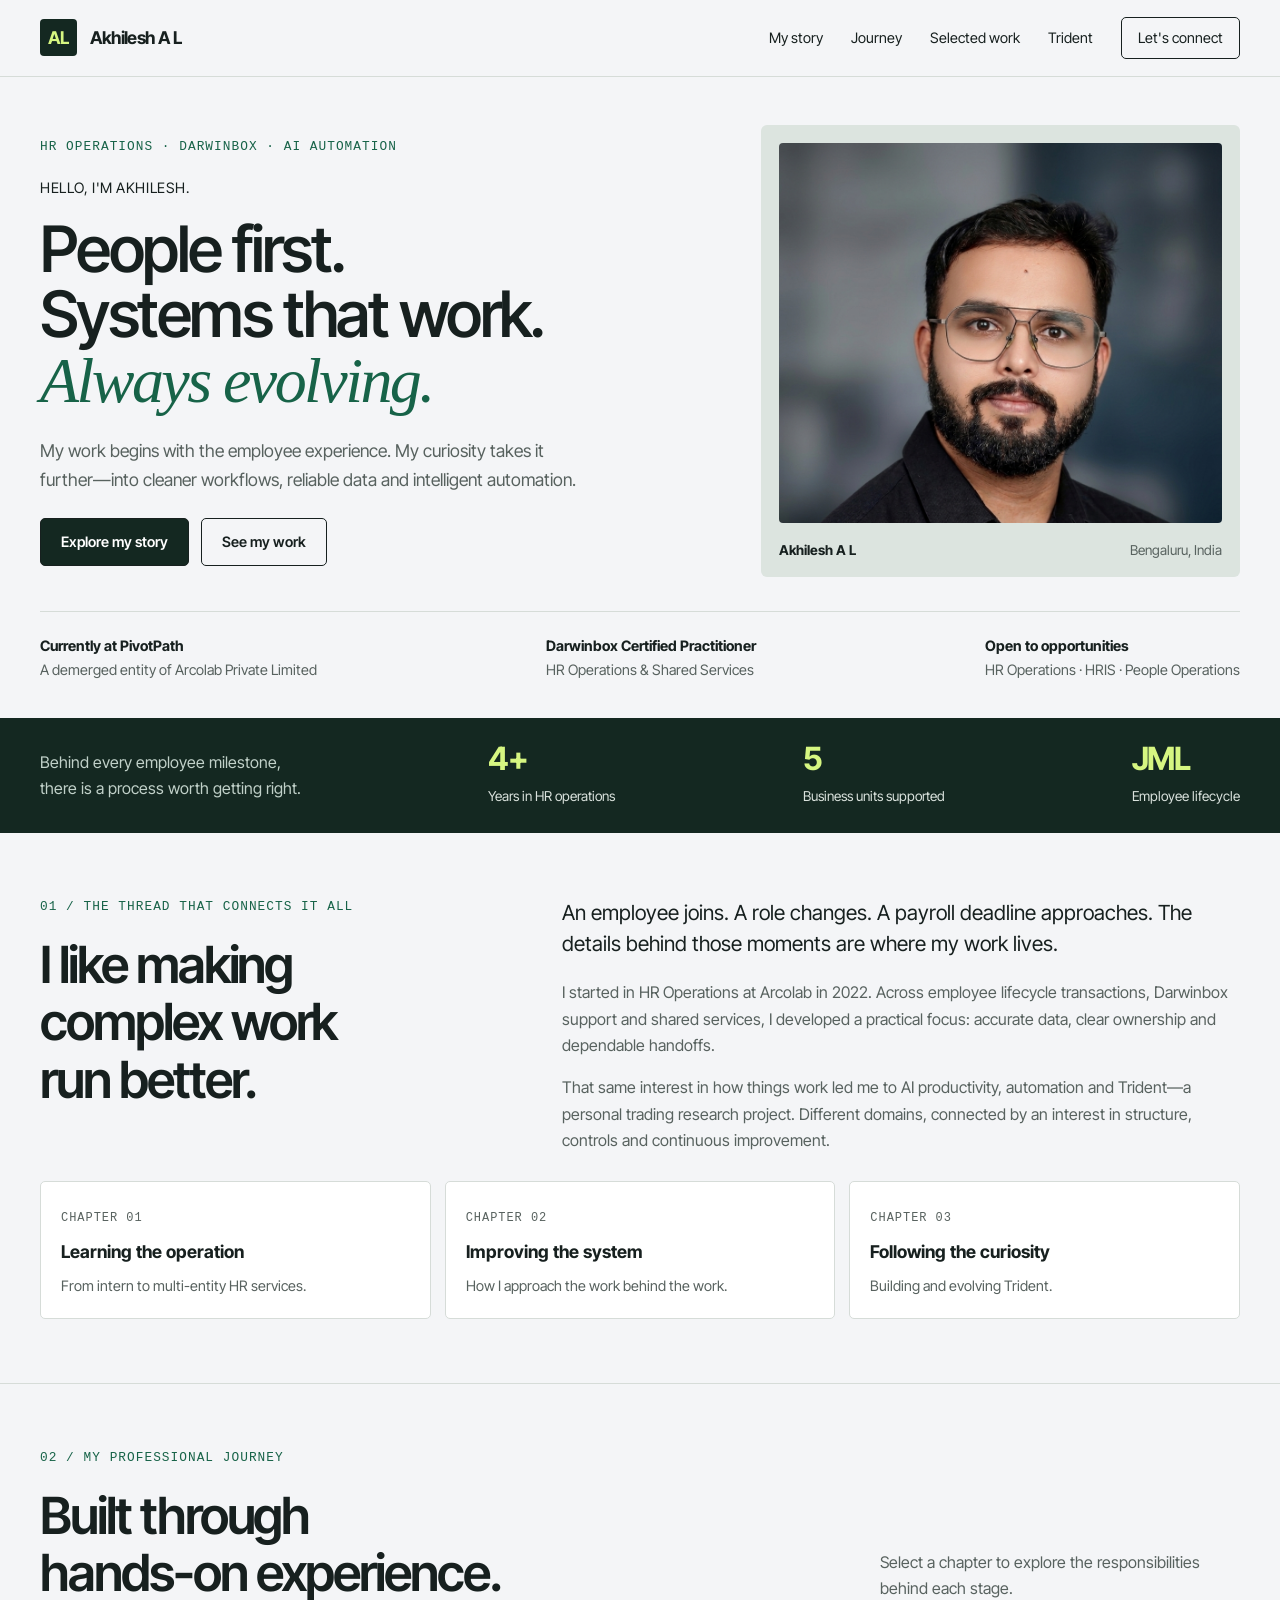
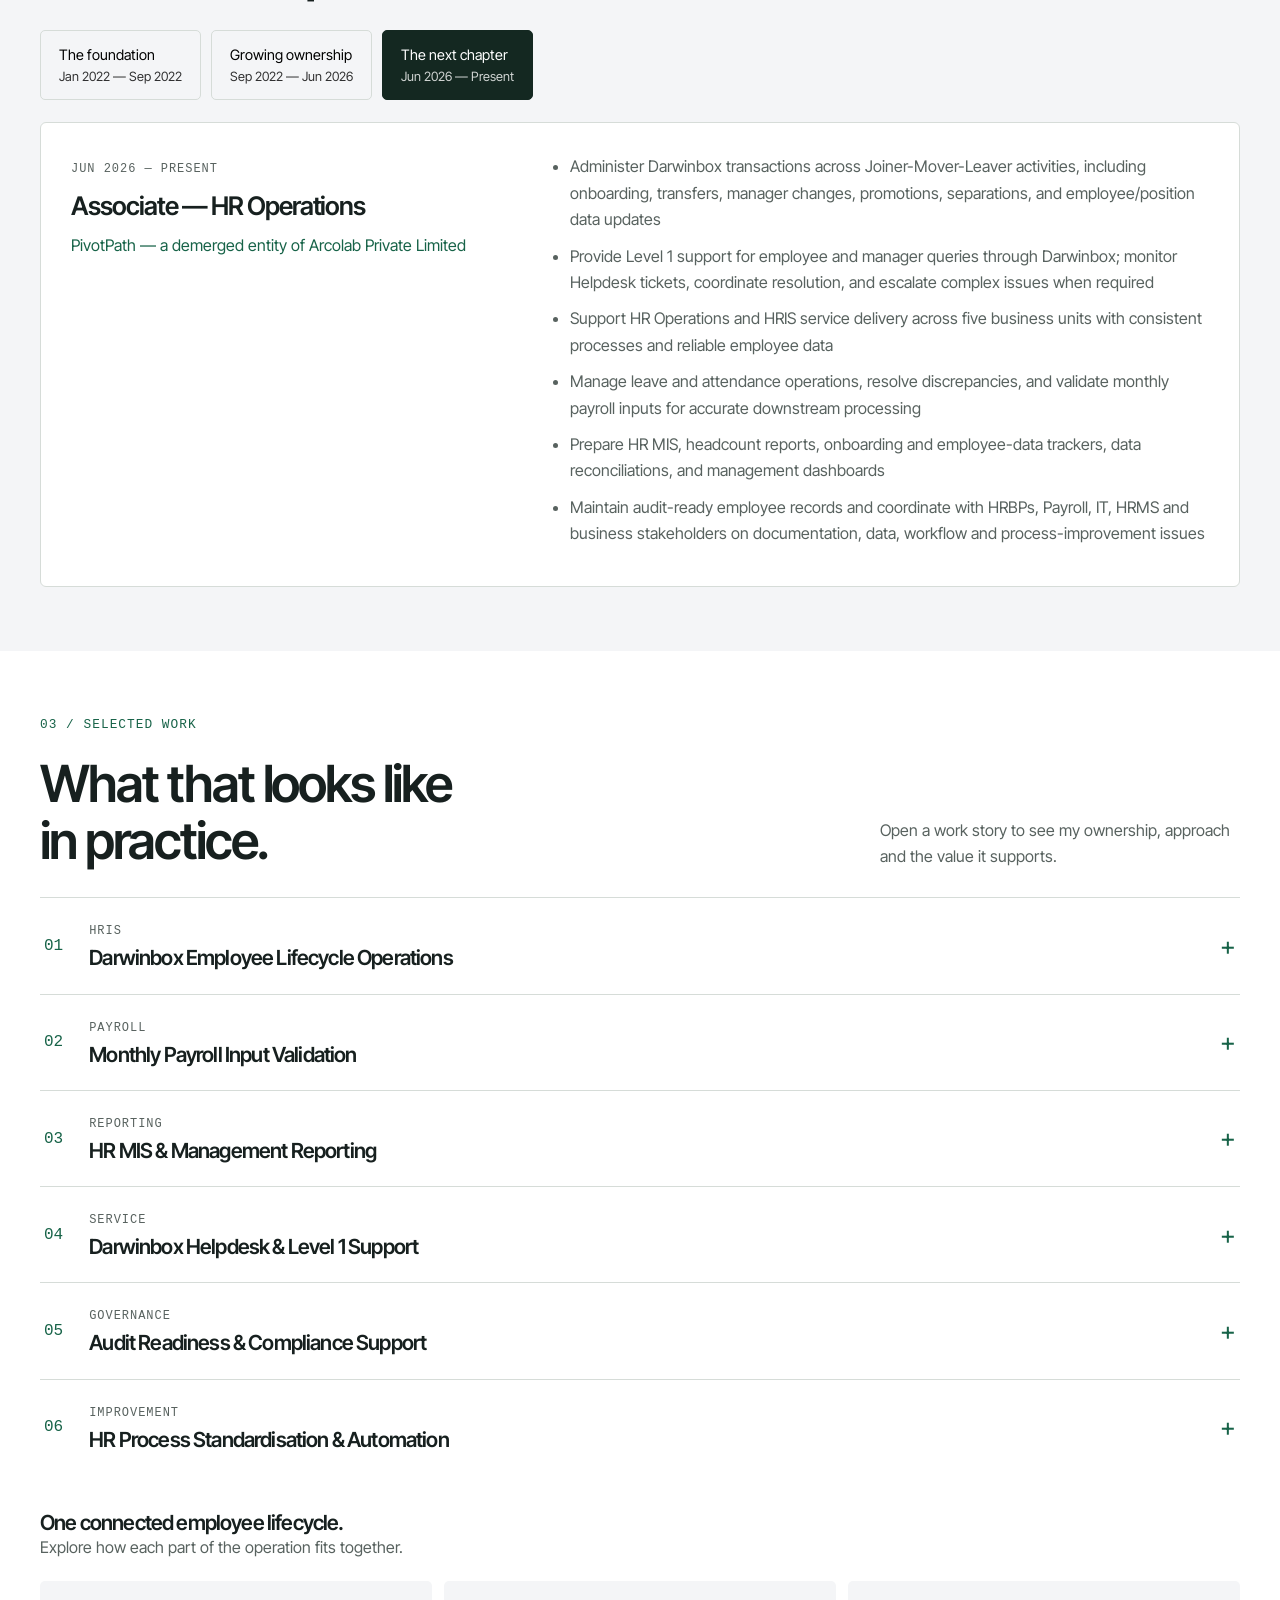
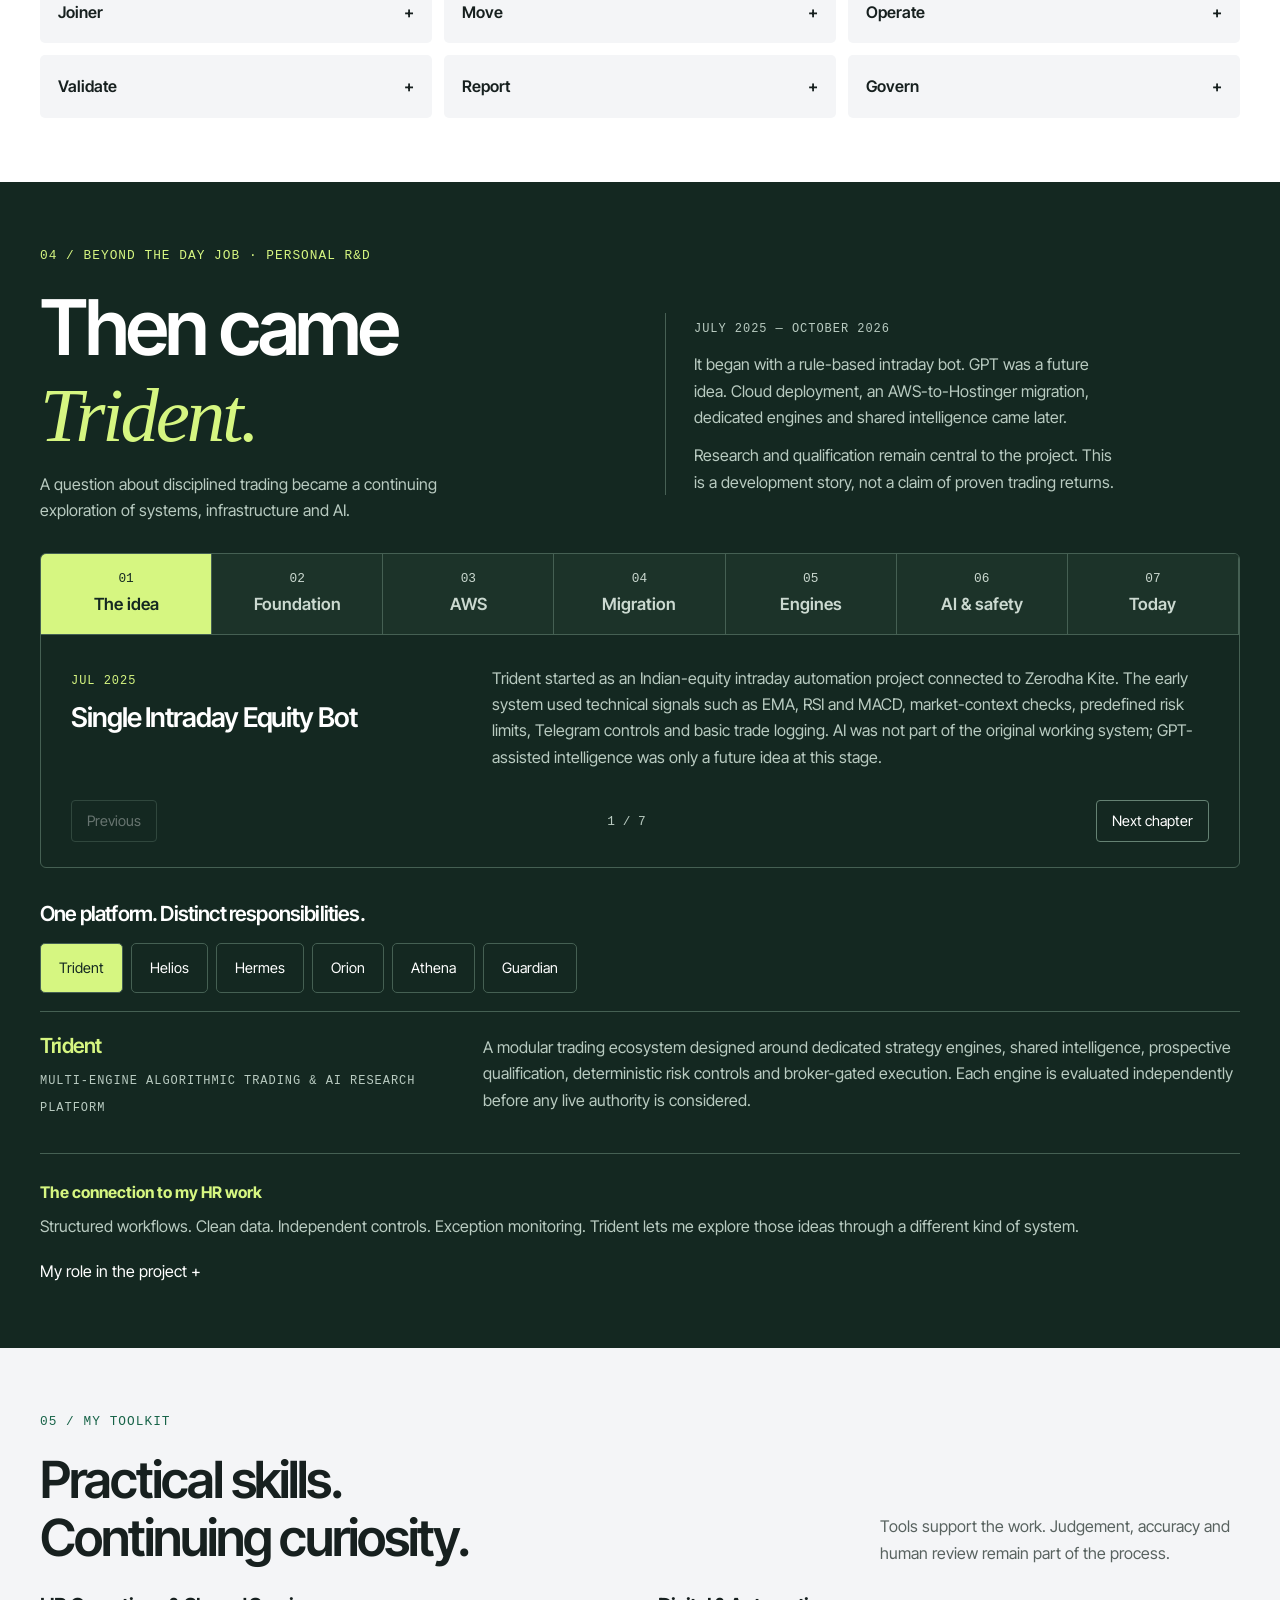
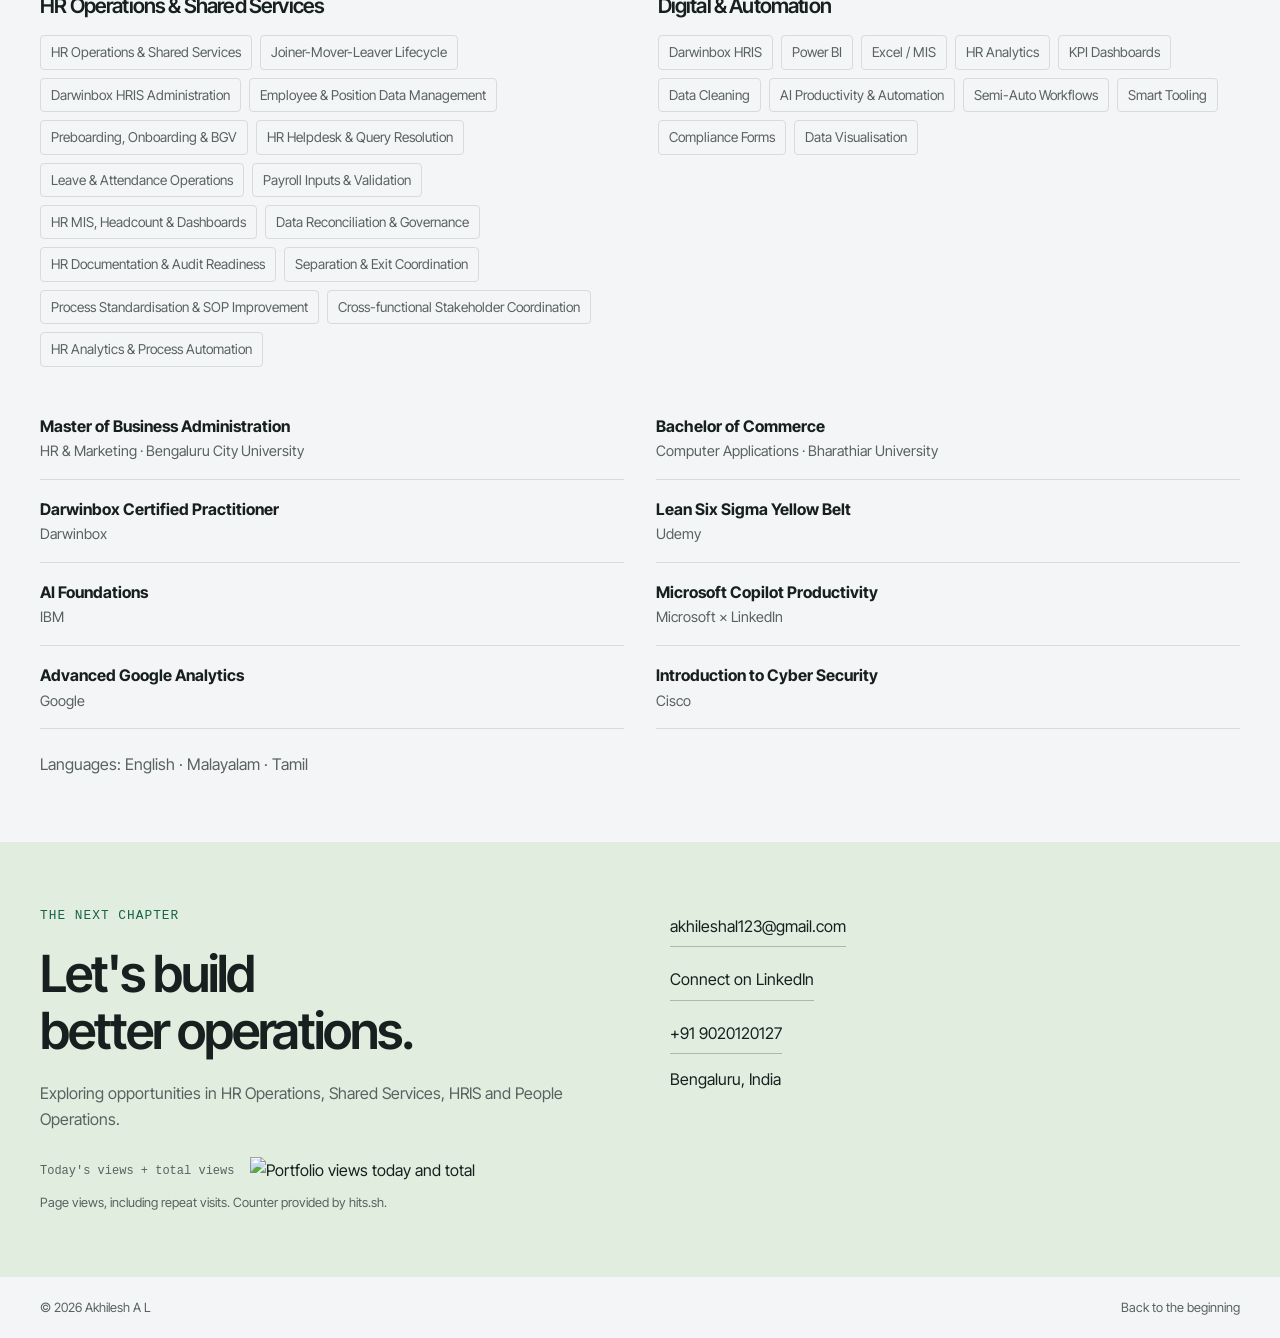
==== index.html @ 6a4f5e1f "Redesign portfolio with narrative chapters and interactive career and Trident explorers" ====
<!doctype html><html lang="en"><head><meta charset="utf-8"><meta name="viewport" content="width=device-width,initial-scale=1"><meta name="description" content="Akhilesh A L — HR Operations, Darwinbox and shared services. Explore my career, practical work and the Trident trading research journey."><title>Akhilesh A L — People, Systems & Possibility</title><link rel="preconnect" href="https://fonts.googleapis.com"><link rel="preconnect" href="https://fonts.gstatic.com" crossorigin><link href="https://fonts.googleapis.com/css2?family=Inter+Tight:wght@400;500;550;600;700&display=swap" rel="stylesheet"><style>
:root{--bg:#f4f5f7;--paper:#fff;--ink:#17201f;--muted:#58625f;--line:#d6dcd8;--accent:#176348;--lime:#d6f681;--dark:#142821;--mono:ui-monospace,SFMono-Regular,Consolas,monospace}*{box-sizing:border-box}html{scroll-behavior:smooth;scroll-padding-top:100px}body{margin:0;background:var(--bg);color:var(--ink);font:16px/1.65 'Inter Tight',Arial,sans-serif}a{color:inherit;text-decoration:none}button,summary{cursor:pointer}button{font:inherit}button,a,summary{-webkit-tap-highlight-color:transparent}button:focus-visible,a:focus-visible,summary:focus-visible{outline:3px solid #819d3e;outline-offset:5px}p,h1,h2,h3{margin:0}p{color:var(--muted)}h1,h2,h3{line-height:1.12;letter-spacing:-.04em}h2{font-size:clamp(2rem,4vw,3.4rem);font-weight:600}h3{font-size:1.3rem;font-weight:600}.wrap{width:min(1220px,calc(100% - 80px));margin:auto}section{padding:64px 0}.eyebrow,small{font:500 .8rem/1.5 var(--mono);letter-spacing:.08em;text-transform:uppercase}.eyebrow{color:var(--accent);display:block;margin-bottom:20px}small{font-size:.75rem;color:var(--muted)}nav{position:sticky;top:0;z-index:30;background:rgba(244,245,247,.96);border-bottom:1px solid var(--line);backdrop-filter:blur(16px)}.nav-row{height:76px;display:flex;align-items:center;justify-content:space-between;gap:24px}.brand{font-weight:700;letter-spacing:-.04em;font-size:1.1rem}.brand b{background:var(--dark);color:var(--lime);padding:8px;margin-right:10px;border-radius:4px}.nav-links{display:flex;gap:28px;align-items:center;font-size:.9rem}.nav-links a.active{color:var(--accent);text-decoration:underline;text-underline-offset:8px}.nav-contact{border:1px solid var(--ink);padding:8px 16px;border-radius:5px}.menu{display:none;background:none;border:1px solid var(--line);padding:8px 12px}.skip{position:absolute;top:-100px}.skip:focus{top:10px;background:white;z-index:99;padding:10px}#progress{position:fixed;top:0;left:0;height:3px;background:var(--accent);z-index:50;width:0}#hero{padding:48px 0 36px}.hero-grid{display:grid;grid-template-columns:1.4fr 1fr;gap:50px;align-items:center}.hero-name{font-size:.9rem;letter-spacing:.04em;margin-bottom:16px}h1{font-size:clamp(3rem,5vw,4.5rem);font-weight:550;line-height:1.02}h1 em{font-family:Georgia,serif;font-weight:400;color:var(--accent)}.hero-copy>p{max-width:550px;margin:24px 0;font-size:1.1rem;line-height:1.6}.actions{display:flex;gap:12px;flex-wrap:wrap}.button{display:inline-flex;align-items:center;justify-content:center;min-height:48px;border-radius:5px;padding:11px 20px;border:1px solid var(--ink);font-size:.9rem;font-weight:600;background:transparent}.button.primary{background:var(--dark);color:white}.button:hover{background:var(--accent);color:white}.portrait{position:relative;background:#dce4df;padding:18px 18px 0;border-radius:6px;overflow:hidden}.portrait img{display:block;width:100%;height:380px;object-fit:cover;object-position:center 20%;border-radius:4px}.photo-caption{display:flex;justify-content:space-between;padding:16px 0;gap:16px;font-size:.85rem}.photo-caption span{color:var(--muted)}.hero-footer{display:flex;justify-content:space-between;gap:24px;border-top:1px solid var(--line);margin-top:34px;padding-top:22px;font-size:.9rem}.hero-footer strong{display:block}.hero-footer span{color:var(--muted)}.intro-strip{padding:25px 0;background:var(--dark);color:white}.strip-inner{display:flex;justify-content:space-between;gap:24px;align-items:center}.strip-inner>p{color:#c1d1c9;max-width:340px}.metric strong{font-size:2rem;line-height:1;letter-spacing:-.05em;color:var(--lime)}.metric span{display:block;font-size:.85rem;margin-top:8px;color:#dae2dd}.heading{display:flex;justify-content:space-between;gap:35px;align-items:end;margin-bottom:28px}.heading>p{max-width:360px;font-size:1rem}.split{display:grid;grid-template-columns:.8fr 1.2fr;gap:70px}.story-lead{font-size:1.3rem;line-height:1.5;color:var(--ink);margin-bottom:20px}.story-text p+p{margin-top:16px}.chapter-links{display:grid;grid-template-columns:repeat(3,1fr);gap:14px;margin-top:28px}.chapter-links a{border:1px solid var(--line);padding:20px;border-radius:5px;background:var(--paper);transition:transform .2s,border-color .2s}.chapter-links a:hover{transform:translateY(-4px);border-color:var(--accent)}.chapter-links b{display:block;margin:8px 0;font-size:1.1rem}.chapter-links p{font-size:.9rem}#experience{border-top:1px solid var(--line)}.tab-row{display:flex;gap:10px;flex-wrap:wrap;margin-bottom:22px}.tab-row button,.engine-tabs button{border:1px solid var(--line);background:transparent;padding:12px 18px;border-radius:5px;font-size:.9rem;text-align:left}.tab-row button[aria-selected=true]{background:var(--dark);color:white;border-color:var(--dark)}.tab-row button span{display:block;font-size:.8rem;opacity:.8}.career-panel{display:grid;grid-template-columns:1fr 1.5fr;gap:40px;padding:30px;background:var(--paper);border:1px solid var(--line);border-radius:6px}.career-panel h3{font-size:1.6rem;margin:12px 0}.career-panel ul{padding-left:20px;margin:0}.career-panel li{color:var(--muted);margin-bottom:10px}.career-panel .company{color:var(--accent)}#impact{background:#fff}.case{border-top:1px solid var(--line)}.case:last-child{border-bottom:1px solid var(--line)}summary{list-style:none}summary::-webkit-details-marker{display:none}.case summary{display:flex;gap:26px;padding:24px 4px;align-items:center}.number{color:var(--accent);font:1rem var(--mono)}.case summary small{display:block;margin-bottom:6px}.plus{margin-left:auto;font-size:1.6rem;color:var(--accent);transition:transform .2s}details[open] .plus{transform:rotate(45deg)}.case-content{padding:0 42px 28px;max-width:1050px}.case-columns{display:grid;grid-template-columns:repeat(3,1fr);gap:24px;margin:24px 0}.case-columns.compact{grid-template-columns:repeat(2,1fr)}.case-columns p{margin-top:6px}.case-tools,.tags{display:flex;gap:8px;flex-wrap:wrap}.case-tools span,.tags span{padding:5px 10px;border:1px solid var(--line);border-radius:4px;font-size:.85rem;color:var(--muted)}.workflow{margin-top:36px}.workflow-list{display:grid;grid-template-columns:repeat(3,1fr);gap:12px;margin-top:20px}.workflow-item{background:var(--bg);padding:18px;border-radius:5px}.workflow-item summary{font-weight:600;display:flex;justify-content:space-between}.workflow-item p{margin-top:12px;font-size:.95rem}#lab{background:var(--dark);color:white}.dark .eyebrow{color:var(--lime)}.dark p{color:#b9cbc1}.lab-header{display:grid;grid-template-columns:1fr 1fr;gap:50px;margin-bottom:30px}.lab-header h2{font-size:clamp(3rem,6vw,5.5rem);margin-bottom:12px}.lab-header h2 em{color:var(--lime);font-family:Georgia,serif;font-weight:400}.lab-header>div>p{max-width:420px}.lab-note{border-left:1px solid #476054;padding-left:28px;align-self:center}.lab-note small{color:#b9cbc1}.lab-note p{margin-top:12px}.evolution{border:1px solid #456053;border-radius:6px;overflow:hidden}.step-tabs{display:grid;grid-template-columns:repeat(7,1fr);background:#1c3329}.step-tabs button{padding:16px 8px;background:none;border:0;border-right:1px solid #456053;border-bottom:1px solid #456053;color:#cbd9d0;font: .8rem/1.4 var(--mono)}.step-tabs button[aria-selected=true]{background:var(--lime);color:var(--dark)}.step-tabs button span{display:block;font:600 1.05rem/1.5 'Inter Tight',sans-serif;margin-top:4px}.evo-body{padding:30px;display:grid;grid-template-columns:.7fr 1.3fr;gap:35px}.evo-body h3{font-size:1.7rem;margin-top:12px}.evo-body small{color:var(--lime)}.evo-control{display:flex;justify-content:space-between;align-items:center;padding:0 30px 25px;gap:12px}.evo-control button{border:1px solid #658273;background:transparent;color:white;padding:8px 15px;border-radius:4px;font-size:.9rem}.evo-control button:disabled{opacity:.35;cursor:default}.evo-control span{color:#b9cbc1;font: .8rem var(--mono)}.engine-explorer{margin-top:34px}.engine-tabs{display:flex;flex-wrap:wrap;gap:8px;margin:18px 0}.engine-tabs button{border-color:#456053;color:white}.engine-tabs button[aria-selected=true]{background:var(--lime);color:var(--dark)}.engine-panel{display:grid;grid-template-columns:.7fr 1.3fr;gap:35px;border-top:1px solid #456053;padding-top:22px}.engine-panel h3{color:var(--lime);margin-bottom:8px}.engine-panel small{color:#b9cbc1}.bridge{margin-top:35px;border-top:1px solid #456053;padding-top:25px}.bridge strong{color:var(--lime)}.bridge p{margin-top:8px}.tools-grid{display:grid;grid-template-columns:1fr 1fr;gap:35px}.tools-grid h3{margin-bottom:18px}.credentials{display:grid;grid-template-columns:repeat(2,1fr);gap:0 32px;margin-top:30px}.credential{padding:16px 0;border-bottom:1px solid var(--line)}.credential span{display:block;color:var(--muted);font-size:.9rem}.languages{margin-top:22px;color:var(--muted)}#contact{background:#e1eddf}.contact-grid{display:grid;grid-template-columns:1fr 1fr;gap:60px}.contact-grid h2{margin-bottom:20px}.contact-links{display:flex;flex-direction:column;gap:12px;align-items:flex-start}.contact-links>a{border-bottom:1px solid #a9bca7;padding:7px 0;overflow-wrap:anywhere}.traffic{display:flex;align-items:center;gap:16px;flex-wrap:wrap;margin-top:25px}.traffic img{max-width:100%}.traffic small{text-transform:none;letter-spacing:0}.traffic-note{font-size:.8rem;margin-top:8px}footer{padding:20px 0;font-size:.8rem;color:var(--muted)}footer .wrap{display:flex;justify-content:space-between;gap:20px}button:hover{filter:brightness(.93)}@keyframes chapterIn{from{opacity:.35;transform:translateY(6px)}to{opacity:1;transform:translateY(0)}}[role=tabpanel]>div,[role=tabpanel]>p,[role=tabpanel]>ul{animation:chapterIn .28s ease-out}@media(min-width:1500px){.portrait img{height:410px}}@media(max-width:900px){.wrap{width:calc(100% - 40px)}.nav-links{gap:16px}.hero-grid{gap:25px;grid-template-columns:1.2fr 1fr}.portrait img{height:330px}.split{gap:30px}.strip-inner{flex-wrap:wrap}.strip-inner>p{max-width:none;width:100%}.career-panel{grid-template-columns:1fr;gap:22px}.step-tabs{grid-template-columns:repeat(4,1fr)}.lab-header{gap:25px}.hero-footer{flex-wrap:wrap}}@media(max-width:640px){section{padding:40px 0}.nav-row{height:66px}.menu{display:block}.nav-links{display:none;position:absolute;top:66px;left:0;right:0;padding:20px;background:var(--bg);border-bottom:1px solid var(--line);flex-direction:column;align-items:stretch}.nav-links.open{display:flex}.hero-grid{grid-template-columns:1fr;gap:28px}#hero{padding:30px 0}h1{font-size:clamp(2.7rem,12vw,4rem)}.hero-copy>p{font-size:1rem;margin:20px 0}.portrait{max-width:420px;width:100%;margin:auto}.portrait img{height:300px}.hero-footer{margin-top:24px;padding-top:18px;gap:14px}.hero-footer>div{width:100%}.strip-inner{gap:20px}.metric{flex:1}.metric strong{font-size:1.7rem}.metric span{font-size:.8rem}.heading,.split,.lab-header,.contact-grid,.tools-grid{display:block}.heading>p{margin-top:16px}.split>.story-text{margin-top:22px}.chapter-links{grid-template-columns:1fr}.chapter-links a{padding:16px}.chapter-links p{font-size:.95rem}.career-panel{padding:22px}.tab-row{gap:8px}.tab-row button{flex:1;padding:10px}.case summary{gap:14px;padding:20px 0}.case summary h3{font-size:1.15rem}.case-content{padding:0 0 24px}.case-columns,.case-columns.compact{grid-template-columns:1fr;gap:14px}.workflow-list{grid-template-columns:repeat(2,1fr)}.lab-note{margin-top:22px;padding-left:18px}.step-tabs button{font-size:.75rem}.step-tabs button span{font-size:.85rem}.evo-body,.engine-panel{grid-template-columns:1fr;gap:20px;padding:22px}.engine-panel{padding:20px 0 0}.evo-control{padding:0 22px 22px}.credentials{grid-template-columns:1fr}.tools-grid>div+div{margin-top:28px}.contact-links{margin-top:25px}footer .wrap{flex-direction:column;gap:5px}.photo-caption{font-size:.8rem}.eyebrow{margin-bottom:14px}}@media(prefers-reduced-motion:reduce){html{scroll-behavior:auto}*{transition:none!important;animation:none!important}}@media print{nav,#progress,.menu,.actions,.tab-row,.step-tabs,.evo-control{display:none}body{background:white}section{break-inside:avoid}.wrap{width:100%}}
</style></head><body><a class="skip" href="#main">Skip to content</a><div id="progress" aria-hidden="true"></div><nav aria-label="Main navigation"><div class="wrap nav-row"><a class="brand" href="#hero"><b>AL</b> Akhilesh A L</a><button class="menu" aria-expanded="false" aria-controls="navigation">Menu</button><div class="nav-links" id="navigation"><a href="#about">My story</a><a href="#experience">Journey</a><a href="#impact">Selected work</a><a href="#lab">Trident</a><a class="nav-contact" href="#contact">Let's connect</a></div></div></nav><main id="main">
<section id="hero"><div class="wrap"><div class="hero-grid"><div class="hero-copy"><div class="eyebrow">HR operations · Darwinbox · AI automation</div><div class="hero-name">HELLO, I'M AKHILESH.</div><h1>People first.<br>Systems that work.<br><em>Always evolving.</em></h1><p>My work begins with the employee experience. My curiosity takes it further—into cleaner workflows, reliable data and intelligent automation.</p><div class="actions"><a class="button primary" href="#about">Explore my story</a><a class="button" href="#impact">See my work</a></div></div><div class="portrait"><img src="[data-uri]" alt="Akhilesh A L" fetchpriority="high"><div class="photo-caption"><strong>Akhilesh A L</strong><span>Bengaluru, India</span></div></div></div><div class="hero-footer"><div><strong>Currently at PivotPath</strong><span>A demerged entity of Arcolab Private Limited</span></div><div><strong>Darwinbox Certified Practitioner</strong><span>HR Operations &amp; Shared Services</span></div><div><strong>Open to opportunities</strong><span>HR Operations · HRIS · People Operations</span></div></div></div></section>
<div class="intro-strip"><div class="wrap strip-inner"><p>Behind every employee milestone,<br>there is a process worth getting right.</p><div class="metric"><strong>4+</strong><span>Years in HR operations</span></div><div class="metric"><strong>5</strong><span>Business units supported</span></div><div class="metric"><strong>JML</strong><span>Employee lifecycle</span></div></div></div>
<section id="about"><div class="wrap"><div class="split"><div><span class="eyebrow">01 / The thread that connects it all</span><h2>I like making<br>complex work<br>run better.</h2></div><div class="story-text"><p class="story-lead">An employee joins. A role changes. A payroll deadline approaches. The details behind those moments are where my work lives.</p><p>I started in HR Operations at Arcolab in 2022. Across employee lifecycle transactions, Darwinbox support and shared services, I developed a practical focus: accurate data, clear ownership and dependable handoffs.</p><p>That same interest in how things work led me to AI productivity, automation and Trident—a personal trading research project. Different domains, connected by an interest in structure, controls and continuous improvement.</p></div></div><div class="chapter-links"><a href="#experience"><small>Chapter 01</small><b>Learning the operation</b><p>From intern to multi-entity HR services.</p></a><a href="#impact"><small>Chapter 02</small><b>Improving the system</b><p>How I approach the work behind the work.</p></a><a href="#lab"><small>Chapter 03</small><b>Following the curiosity</b><p>Building and evolving Trident.</p></a></div></div></section>
<section id="experience"><div class="wrap"><div class="heading"><div><span class="eyebrow">02 / My professional journey</span><h2>Built through<br>hands-on experience.</h2></div><p>Select a chapter to explore the responsibilities behind each stage.</p></div><div class="tab-row" role="tablist" aria-label="Career chapters"><button role="tab" id="career-tab-0" aria-controls="career-panel" aria-selected="false" tabindex="-1" data-career="0">The foundation<span>Jan 2022 — Sep 2022</span></button><button role="tab" id="career-tab-1" aria-controls="career-panel" aria-selected="false" tabindex="-1" data-career="1">Growing ownership<span>Sep 2022 — Jun 2026</span></button><button role="tab" id="career-tab-2" aria-controls="career-panel" aria-selected="true" tabindex="0" data-career="2">The next chapter<span>Jun 2026 — Present</span></button></div><div id="career-panel" class="career-panel" role="tabpanel" tabindex="0"></div></div></section>
<section id="impact"><div class="wrap"><div class="heading"><div><span class="eyebrow">03 / Selected work</span><h2>What that looks like<br>in practice.</h2></div><p>Open a work story to see my ownership, approach and the value it supports.</p></div><details class="case"><summary><span class="number">01</span><span><small>HRIS</small><h3>Darwinbox Employee Lifecycle Operations</h3></span><span class="plus" aria-hidden="true">+</span></summary><div class="case-content"><p>End-to-end operational support for employee lifecycle transactions with an emphasis on timely processing, clean data and dependable handoffs.</p><div class="case-columns">
          <div><small>OWNERSHIP</small><p>Onboarding, transfers, manager changes, promotions, separations and employee/position updates.</p></div>
          <div><small>WORKFLOW</small><p>Request → validation → Darwinbox transaction → dependency follow-up → closure.</p></div>
          <div><small>VALUE</small><p>Consistent lifecycle execution and reliable employee records across multiple business units.</p></div>
        </div>
        <div class="case-tools"><span>Darwinbox</span><span>JML</span><span>Employee Data</span><span>Position Data</span></div>
      </div></details><details class="case"><summary><span class="number">02</span><span><small>PAYROLL</small><h3>Monthly Payroll Input Validation</h3></span><span class="plus" aria-hidden="true">+</span></summary><div class="case-content"><p>Structured monthly validation of HR inputs before downstream payroll processing.</p><div class="case-columns compact">
          <div><small>CHECKS</small><p>Attendance, leave, encashment, new joiners, separations and employee changes.</p></div>
          <div><small>VALUE</small><p>Cleaner payroll handoff, better exception visibility and stronger input discipline.</p></div>
        </div>
        <div class="case-tools"><span>Darwinbox</span><span>Excel</span><span>Reconciliation</span></div>
      </div></details><details class="case"><summary><span class="number">03</span><span><small>REPORTING</small><h3>HR MIS &amp; Management Reporting</h3></span><span class="plus" aria-hidden="true">+</span></summary><div class="case-content"><p>Recurring and ad-hoc reporting to convert operational HR data into stakeholder-ready information.</p><div class="case-columns compact">
          <div><small>OUTPUTS</small><p>Headcount, joiner/exit MIS, onboarding trackers, employee-data reports and KPI views.</p></div>
          <div><small>VALUE</small><p>Better visibility, structured follow-up and a more consistent reporting rhythm.</p></div>
        </div>
        <div class="case-tools"><span>Excel</span><span>Power BI</span><span>MIS</span><span>Data Visualisation</span></div>
      </div></details><details class="case"><summary><span class="number">04</span><span><small>SERVICE</small><h3>Darwinbox Helpdesk &amp; Level 1 Support</h3></span><span class="plus" aria-hidden="true">+</span></summary><div class="case-content"><p>Front-line HRIS support for employees and managers, backed by structured escalation when issues require specialist intervention.</p><div class="case-columns compact">
          <div><small>OWNERSHIP</small><p>Ticket monitoring, query resolution, issue triage, stakeholder follow-up and escalation.</p></div>
          <div><small>VALUE</small><p>Clearer ownership of employee queries and dependable closure of recurring HRIS issues.</p></div>
        </div>
        <div class="case-tools"><span>Darwinbox Helpdesk</span><span>Level 1 Support</span><span>Stakeholder Coordination</span></div>
      </div></details><details class="case"><summary><span class="number">05</span><span><small>GOVERNANCE</small><h3>Audit Readiness &amp; Compliance Support</h3></span><span class="plus" aria-hidden="true">+</span></summary><div class="case-content"><p>Maintaining employee records, operational trackers and supporting documentation in a review-ready state.</p><div class="case-columns compact">
          <div><small>SCOPE</small><p>Employee documentation, data checks, compliance reporting and cross-functional evidence coordination.</p></div>
          <div><small>VALUE</small><p>More dependable records and faster retrieval of operational evidence during reviews.</p></div>
        </div>
        <div class="case-tools"><span>Audit Readiness</span><span>Compliance</span><span>Documentation</span></div>
      </div></details><details class="case"><summary><span class="number">06</span><span><small>IMPROVEMENT</small><h3>HR Process Standardisation &amp; Automation</h3></span><span class="plus" aria-hidden="true">+</span></summary><div class="case-content"><p>Using practical tools to simplify repetitive HR work without losing control, traceability or human review.</p><div class="case-columns compact">
          <div><small>APPROACH</small><p>Standard templates, Excel checks, AI-assisted workflow structuring and practical automation.</p></div>
          <div><small>VALUE</small><p>Less repetitive effort, more consistent outputs and easier recurring execution.</p></div>
        </div>
        <div class="case-tools"><span>Excel</span><span>AI Productivity &amp; Automation</span><span>SOPs</span></div>
      </div></details><div class="workflow" id="command"><h3>One connected employee lifecycle.</h3><p>Explore how each part of the operation fits together.</p><div class="workflow-list"><details class="workflow-item"><summary>Joiner<span aria-hidden="true">+</span></summary><p>Preboarding checks, onboarding data, BGV coordination, employee setup and stakeholder handoffs.</p></details><details class="workflow-item"><summary>Move<span aria-hidden="true">+</span></summary><p>Transfers, manager changes, promotions, organisation updates and position-data maintenance in Darwinbox.</p></details><details class="workflow-item"><summary>Operate<span aria-hidden="true">+</span></summary><p>Leave and attendance support, HR helpdesk, employee queries, master-data checks and recurring HR transactions.</p></details><details class="workflow-item"><summary>Validate<span aria-hidden="true">+</span></summary><p>Monthly payroll-input validation across attendance, leave, encashment, joiners, exits and employee changes.</p></details><details class="workflow-item"><summary>Report<span aria-hidden="true">+</span></summary><p>HR MIS, headcount, lifecycle trackers, KPI dashboards and stakeholder-ready operational reporting.</p></details><details class="workflow-item"><summary>Govern<span aria-hidden="true">+</span></summary><p>Audit-ready documentation, compliance support, access/data coordination and continuous process standardisation.</p></details></div></div></div></section>
<section id="lab" class="dark"><div class="wrap"><span class="eyebrow">04 / Beyond the day job · Personal R&amp;D</span><div class="lab-header"><div><h2>Then came<br><em>Trident.</em></h2><p>A question about disciplined trading became a continuing exploration of systems, infrastructure and AI.</p></div><div class="lab-note"><small>July 2025 — October 2026</small><p>It began with a rule-based intraday bot. GPT was a future idea. Cloud deployment, an AWS-to-Hostinger migration, dedicated engines and shared intelligence came later.</p><p>Research and qualification remain central to the project. This is a development story, not a claim of proven trading returns.</p></div></div><div class="evolution"><div class="step-tabs" role="tablist" aria-label="Trident development stages"><button role="tab" id="evo-tab-0" aria-controls="evo-panel" aria-selected="true" tabindex="0" data-step="0">01<span>The idea</span></button><button role="tab" id="evo-tab-1" aria-controls="evo-panel" aria-selected="false" tabindex="-1" data-step="1">02<span>Foundation</span></button><button role="tab" id="evo-tab-2" aria-controls="evo-panel" aria-selected="false" tabindex="-1" data-step="2">03<span>AWS</span></button><button role="tab" id="evo-tab-3" aria-controls="evo-panel" aria-selected="false" tabindex="-1" data-step="3">04<span>Migration</span></button><button role="tab" id="evo-tab-4" aria-controls="evo-panel" aria-selected="false" tabindex="-1" data-step="4">05<span>Engines</span></button><button role="tab" id="evo-tab-5" aria-controls="evo-panel" aria-selected="false" tabindex="-1" data-step="5">06<span>AI & safety</span></button><button role="tab" id="evo-tab-6" aria-controls="evo-panel" aria-selected="false" tabindex="-1" data-step="6">07<span>Today</span></button></div><div class="evo-body" id="evo-panel" role="tabpanel" tabindex="0"></div><div class="evo-control"><button id="previous">Previous</button><span id="step-count"></span><button id="next">Next chapter</button></div></div><div class="engine-explorer"><h3>One platform. Distinct responsibilities.</h3><div class="engine-tabs" role="tablist" aria-label="Trident components"><button role="tab" id="engine-tab-0" aria-controls="engine-panel" aria-selected="true" tabindex="0" data-engine="0">Trident</button><button role="tab" id="engine-tab-1" aria-controls="engine-panel" aria-selected="false" tabindex="-1" data-engine="1">Helios</button><button role="tab" id="engine-tab-2" aria-controls="engine-panel" aria-selected="false" tabindex="-1" data-engine="2">Hermes</button><button role="tab" id="engine-tab-3" aria-controls="engine-panel" aria-selected="false" tabindex="-1" data-engine="3">Orion</button><button role="tab" id="engine-tab-4" aria-controls="engine-panel" aria-selected="false" tabindex="-1" data-engine="4">Athena</button><button role="tab" id="engine-tab-5" aria-controls="engine-panel" aria-selected="false" tabindex="-1" data-engine="5">Guardian</button></div><div class="engine-panel" id="engine-panel" role="tabpanel" tabindex="0"></div></div><div class="bridge"><strong>The connection to my HR work</strong><p>Structured workflows. Clean data. Independent controls. Exception monitoring. Trident lets me explore those ideas through a different kind of system.</p><details style="margin-top:18px"><summary>My role in the project +</summary><p>Concept and product design, trading-system architecture, strategy experimentation, cloud deployment, AWS-to-VPS migration, engine orchestration, risk-control design, forward testing, monitoring, GPT integration and deployment oversight.</p></details></div></div></section>
<section id="skills"><div class="wrap"><div class="heading"><div><span class="eyebrow">05 / My toolkit</span><h2>Practical skills.<br>Continuing curiosity.</h2></div><p>Tools support the work. Judgement, accuracy and human review remain part of the process.</p></div><div class="tools-grid"><div><h3>HR Operations &amp; Shared Services</h3><div class="tags"><span>HR Operations &amp; Shared Services</span><span>Joiner-Mover-Leaver Lifecycle</span><span>Darwinbox HRIS Administration</span><span>Employee &amp; Position Data Management</span><span>Preboarding, Onboarding &amp; BGV</span><span>HR Helpdesk &amp; Query Resolution</span><span>Leave &amp; Attendance Operations</span><span>Payroll Inputs &amp; Validation</span><span>HR MIS, Headcount &amp; Dashboards</span><span>Data Reconciliation &amp; Governance</span><span>HR Documentation &amp; Audit Readiness</span><span>Separation &amp; Exit Coordination</span><span>Process Standardisation &amp; SOP Improvement</span><span>Cross-functional Stakeholder Coordination</span><span>HR Analytics &amp; Process Automation</span></div></div><div id="stack"><h3>Digital &amp; Automation</h3><div class="tags"><span>Darwinbox HRIS</span><span>Power BI</span><span>Excel / MIS</span><span>HR Analytics</span><span>KPI Dashboards</span><span>Data Cleaning</span><span>AI Productivity &amp; Automation</span><span>Semi-Auto Workflows</span><span>Smart Tooling</span><span>Compliance Forms</span><span>Data Visualisation</span></div></div></div><div class="credentials"><div class="credential"><strong>Master of Business Administration</strong><span>HR &amp; Marketing · Bengaluru City University</span></div><div class="credential"><strong>Bachelor of Commerce</strong><span>Computer Applications · Bharathiar University</span></div><div class="credential"><strong>Darwinbox Certified Practitioner</strong><span>Darwinbox</span></div><div class="credential"><strong>Lean Six Sigma Yellow Belt</strong><span>Udemy</span></div><div class="credential"><strong>AI Foundations</strong><span>IBM</span></div><div class="credential"><strong>Microsoft Copilot Productivity</strong><span>Microsoft × LinkedIn</span></div><div class="credential"><strong>Advanced Google Analytics</strong><span>Google</span></div><div class="credential"><strong>Introduction to Cyber Security</strong><span>Cisco</span></div></div><p class="languages">Languages: English · Malayalam · Tamil</p></div></section>
<section id="contact"><div class="wrap"><div class="contact-grid"><div><span class="eyebrow">The next chapter</span><h2>Let's build<br>better operations.</h2><p>Exploring opportunities in HR Operations, Shared Services, HRIS and People Operations.</p></div><div class="contact-links"><a href="mailto:akhileshal123@gmail.com">akhileshal123@gmail.com</a><a href="https://linkedin.com/in/akhilesh-hr" target="_blank" rel="noopener noreferrer">Connect on LinkedIn</a><a href="tel:+919020120127">+91 9020120127</a><span>Bengaluru, India</span></div></div><div class="traffic"><small>Today's views + total views</small><a class="traffic-badge" href="https://hits.sh/akhileshal96.github.io/" target="_blank" rel="noopener noreferrer" aria-label="View portfolio traffic statistics">
          <img src="https://hits.sh/akhileshal96.github.io.svg?view=today-total&amp;style=flat-square&amp;label=Portfolio%20Views&amp;color=1e54f5&amp;labelColor=050814" alt="Portfolio views today and total" loading="eager" referrerpolicy="no-referrer">
        </a>
      </div><p class="traffic-note">Page views, including repeat visits. Counter provided by hits.sh.</p></div></section></main><footer><div class="wrap"><span>© 2026 Akhilesh A L</span><a href="#hero">Back to the beginning</a></div></footer><script>
const career=[{"date": "Jan 2022 \u2014 Sep 2022", "role": "HR Operations Intern", "company": "Arcolab Private Limited", "items": ["Supported onboarding documentation, employee data management and payroll processing for contract employees in Darwinbox", "Prepared HR MIS on joiners, exits and onboarding status and maintained employee records across multiple entities", "Coordinated training nominations, schedules and documentation and supported access-card issuance and employee HR technical queries"]}, {"date": "Sep 2022 \u2014 Jun 2026", "role": "Associate \u2014 HR Operations", "company": "Arcolab Private Limited", "items": ["Managed HR Operations and Darwinbox support across five business units, covering preboarding/onboarding, BGV coordination, employee lifecycle transactions, employee data and HR service delivery", "Processed onboarding checks and approvals, transfers, manager changes, promotions and separations in Darwinbox with focus on accurate and timely HRIS updates", "Provided Level 1 employee and manager support and managed Darwinbox Helpdesk tickets, coordinating resolution and escalation of complex issues", "Served as leave and attendance SPOC, validating attendance, leave and encashment inputs for monthly payroll", "Validated payroll imports and new-joiner inputs and supported incentive, payout and F&F coordination using accurate employee and separation data", "Managed employee and position data, workforce planning and contract-workforce onboarding, extensions, attendance and exits", "Produced HR analytics, KPI dashboards, joiner/exit MIS and compliance reports while maintaining audit-ready employee records", "Acted as HR Operations SPOC for Steriscience and supported workflow standardisation, stakeholder coordination and AI-assisted productivity / automation improvements"]}, {"date": "Jun 2026 \u2014 Present", "role": "Associate \u2014 HR Operations", "company": "PivotPath \u2014 a demerged entity of Arcolab Private Limited", "items": ["Administer Darwinbox transactions across Joiner-Mover-Leaver activities, including onboarding, transfers, manager changes, promotions, separations, and employee/position data updates", "Provide Level 1 support for employee and manager queries through Darwinbox; monitor Helpdesk tickets, coordinate resolution, and escalate complex issues when required", "Support HR Operations and HRIS service delivery across five business units with consistent processes and reliable employee data", "Manage leave and attendance operations, resolve discrepancies, and validate monthly payroll inputs for accurate downstream processing", "Prepare HR MIS, headcount reports, onboarding and employee-data trackers, data reconciliations, and management dashboards", "Maintain audit-ready employee records and coordinate with HRBPs, Payroll, IT, HRMS and business stakeholders on documentation, data, workflow and process-improvement issues"]}], evolution=[{"date": "JUL 2025", "title": "Single Intraday Equity Bot", "body": "Trident started as an Indian-equity intraday automation project connected to Zerodha Kite. The early system used technical signals such as EMA, RSI and MACD, market-context checks, predefined risk limits, Telegram controls and basic trade logging. AI was not part of the original working system; GPT-assisted intelligence was only a future idea at this stage."}, {"date": "2025", "title": "Signal Quality, Execution Logic & Risk Controls", "body": "The system expanded with wider market screening, trailing-stop logic, re-entry rules, live/test modes, P&L tracking, Telegram notifications and stronger daily risk controls. AI remained a planned enhancement rather than an active part of the trading logic."}, {"date": "2026", "title": "Persistent Cloud Runtime & System Hardening", "body": "Trident moved from development experiments into a persistent AWS-hosted environment. GitHub-synchronised deployment, system services, paper-trading lanes, multi-position logic and runtime monitoring were introduced. The project was becoming an operational system rather than only a trading script."}, {"date": "MID 2026", "title": "AWS \u2192 Hostinger VPS", "body": "As Trident became larger and more service-oriented, the infrastructure was migrated from AWS to a dedicated Hostinger VPS. The migration created a cleaner operating base for persistent services, environment separation, monitoring, deployment management and continuous development."}, {"date": "AUG 2026", "title": "From One Bot to Dedicated Trading Engines", "body": "Trident evolved into a modular platform rather than a single strategy. Helios was developed around swing equities, Hermes around intraday equities and Orion around defined-risk options. Shared services were added so individual engines could operate independently while using common intelligence, monitoring and risk infrastructure."}, {"date": "SEP 2026", "title": "Athena Intelligence, Guardian Risk & Evidence Gates", "body": "AI was introduced later in Trident's development. Athena became the shared intelligence and monitoring layer, while Guardian was designed as an independent risk boundary. Development also moved toward prospective forward testing, engine qualification, broker reconciliation and fail-closed release gates so research or intelligence could not bypass hard deployment controls."}, {"date": "NOW \u00b7 OCT 2026", "title": "AI-Assisted Multi-Engine Trading R&D Platform", "body": "Trident now operates as a modular trading research system with engine-specific qualification, market-data infrastructure, shared intelligence, monitoring, broker integration, forward validation and fail-closed risk controls. The current focus is improving proven trading behaviour through evidence-based testing while keeping live authority behind explicit qualification and release gates."}], engines=[{"name": "Trident", "role": "Multi-Engine Algorithmic Trading & AI Research Platform", "body": "A modular trading ecosystem designed around dedicated strategy engines, shared intelligence, prospective qualification, deterministic risk controls and broker-gated execution. Each engine is evaluated independently before any live authority is considered."}, {"name": "Helios", "role": "Swing Equity Engine", "body": "Trident's swing-equity engine, designed around rule-based opportunity selection, position management and evidence-driven qualification before deployment."}, {"name": "Hermes", "role": "Intraday Equity Engine", "body": "Trident's intraday equity engine, developed around short-horizon market signals, execution constraints and prospective forward evidence."}, {"name": "Orion", "role": "Defined-Risk Options Engine", "body": "Trident's options engine, focused on defined-risk structures, volatility-aware logic and controlled qualification before production use."}, {"name": "Athena", "role": "Shared Intelligence & Monitoring Layer", "body": "Athena interprets system evidence, surfaces engine status, supports analysis and explains decisions. It is intentionally separated from hard execution and risk authority."}, {"name": "Guardian", "role": "Independent Risk & Safety Layer", "body": "A fail-closed control boundary governing exposure, order eligibility, concentration, loss limits and broker-side safety checks independently of strategy or AI logic."}];
const escapeHTML=s=>s.replace(/[&<>"']/g,c=>({'&':'&amp;','<':'&lt;','>':'&gt;','"':'&quot;',"'":'&#39;'}[c]));
function selectTabs(key,i){document.querySelectorAll(`[data-${key}]`).forEach((b,j)=>{b.setAttribute('aria-selected',String(i===j));b.tabIndex=i===j?0:-1})}
function showCareer(i){selectTabs('career',i);const c=career[i];const p=document.querySelector('#career-panel');p.setAttribute('aria-labelledby',`career-tab-${i}`);p.innerHTML=`<div><small>${escapeHTML(c.date)}</small><h3>${escapeHTML(c.role)}</h3><p class="company">${escapeHTML(c.company)}</p></div><ul>${c.items.map(t=>`<li>${escapeHTML(t)}</li>`).join('')}</ul>`}
let step=0;function showStep(i){step=i;selectTabs('step',i);const e=evolution[i],p=document.querySelector('#evo-panel');p.setAttribute('aria-labelledby',`evo-tab-${i}`);p.innerHTML=`<div><small>${escapeHTML(e.date)}</small><h3>${escapeHTML(e.title)}</h3></div><p>${escapeHTML(e.body)}</p>`;document.querySelector('#step-count').textContent=`${i+1} / ${evolution.length}`;document.querySelector('#previous').disabled=i===0;document.querySelector('#next').disabled=i===evolution.length-1}
function showEngine(i){selectTabs('engine',i);const e=engines[i],p=document.querySelector('#engine-panel');p.setAttribute('aria-labelledby',`engine-tab-${i}`);p.innerHTML=`<div><h3>${escapeHTML(e.name)}</h3><small>${escapeHTML(e.role)}</small></div><p>${escapeHTML(e.body)}</p>`}
for(const [key,fn] of [['career',showCareer],['step',showStep],['engine',showEngine]]){const tabs=[...document.querySelectorAll(`[data-${key}]`)];tabs.forEach((b,i)=>{b.addEventListener('click',()=>fn(i));b.addEventListener('keydown',event=>{let next;if(event.key==='ArrowRight')next=(i+1)%tabs.length;else if(event.key==='ArrowLeft')next=(i+tabs.length-1)%tabs.length;else if(event.key==='Home')next=0;else if(event.key==='End')next=tabs.length-1;else return;event.preventDefault();fn(next);tabs[next].focus()})})}
showCareer(2);showStep(0);showEngine(0);document.querySelector('#previous').onclick=()=>showStep(Math.max(0,step-1));document.querySelector('#next').onclick=()=>showStep(Math.min(evolution.length-1,step+1));
const menu=document.querySelector('.menu'),navigation=document.querySelector('#navigation');menu.onclick=()=>{const open=menu.getAttribute('aria-expanded')!=='true';menu.setAttribute('aria-expanded',String(open));navigation.classList.toggle('open',open)};navigation.querySelectorAll('a').forEach(a=>a.onclick=()=>{navigation.classList.remove('open');menu.setAttribute('aria-expanded','false')});document.addEventListener('keydown',e=>{if(e.key==='Escape'&&navigation.classList.contains('open')){navigation.classList.remove('open');menu.setAttribute('aria-expanded','false');menu.focus()}});
const navlinks=[...navigation.querySelectorAll('a')];function updateScroll(){const range=document.documentElement.scrollHeight-innerHeight;document.querySelector('#progress').style.width=(range>0?scrollY/range*100:0)+'%';let current='';document.querySelectorAll('section[id]').forEach(s=>{if(s.getBoundingClientRect().top<180)current=s.id});navlinks.forEach(a=>{const active=a.hash==='#'+current;a.classList.toggle('active',active);if(active)a.setAttribute('aria-current','location');else a.removeAttribute('aria-current')})}window.addEventListener('scroll',updateScroll,{passive:true});updateScroll();
</script></body></html>
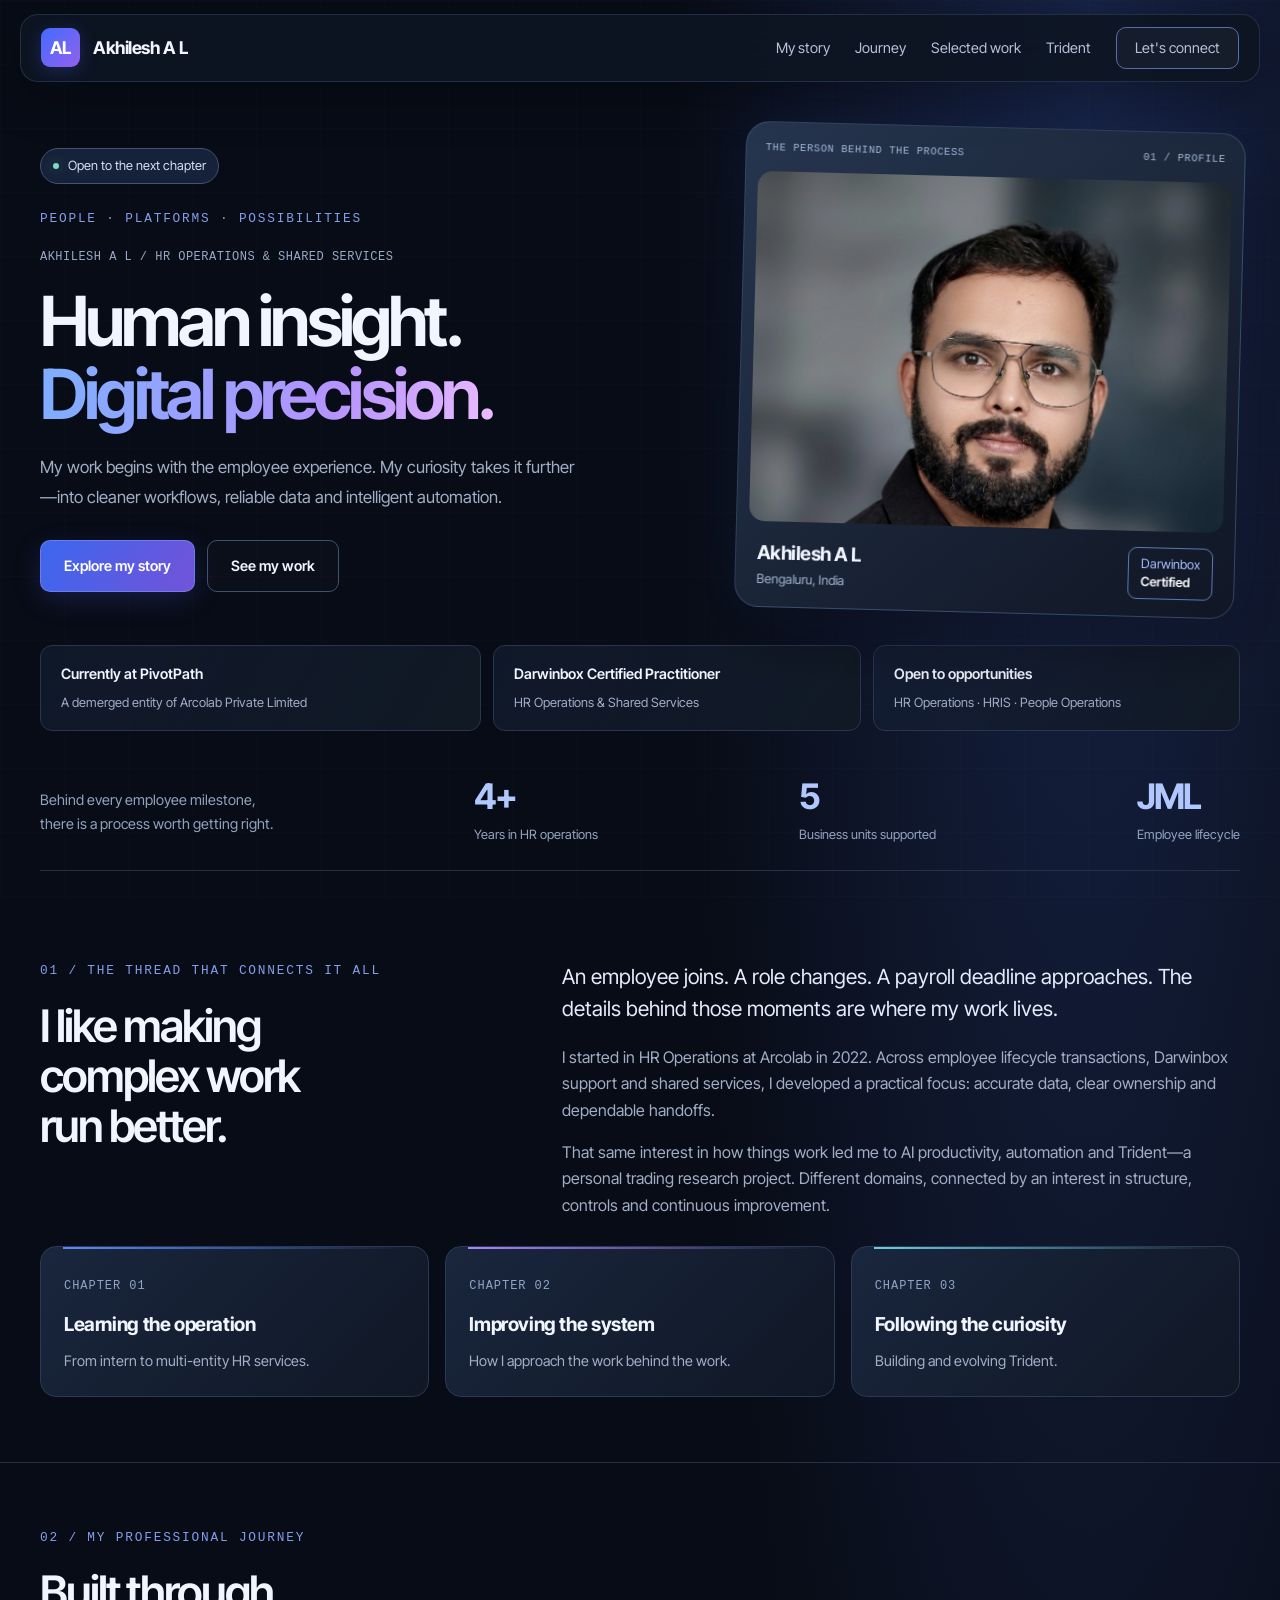
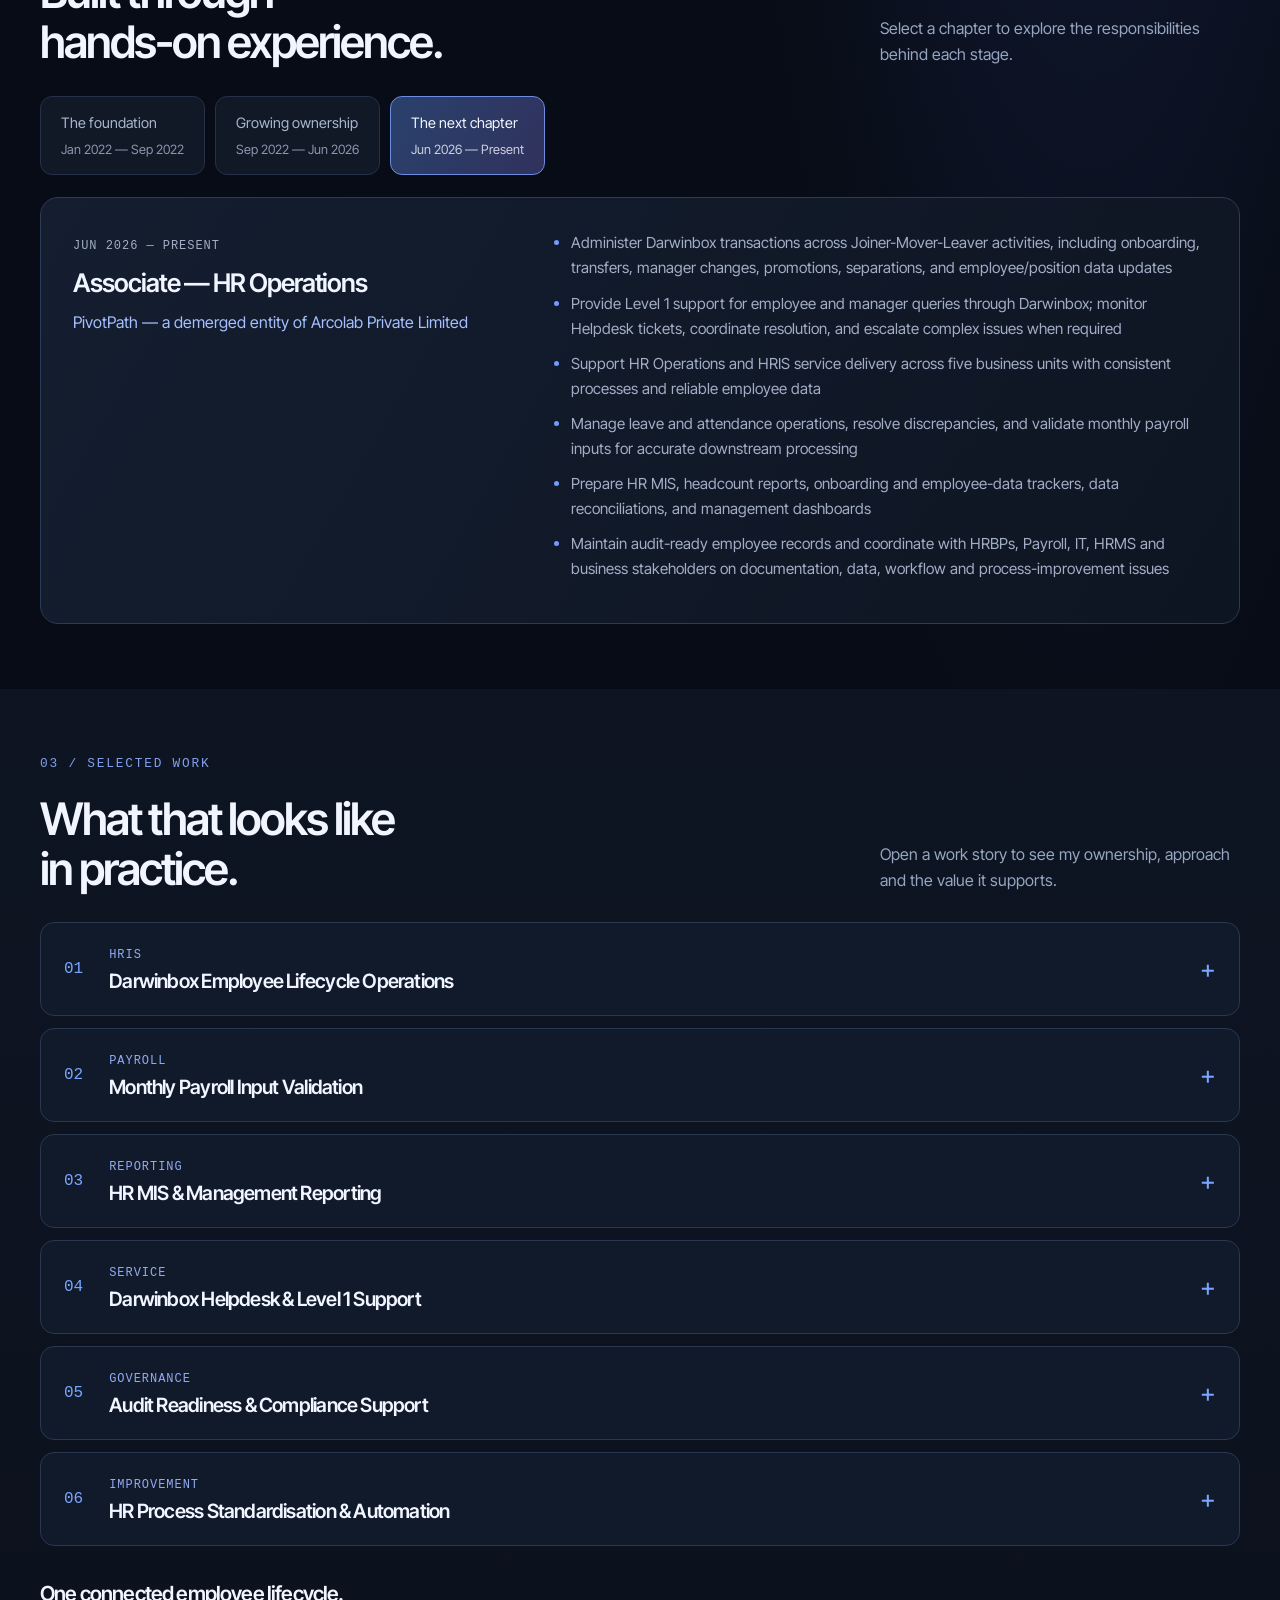
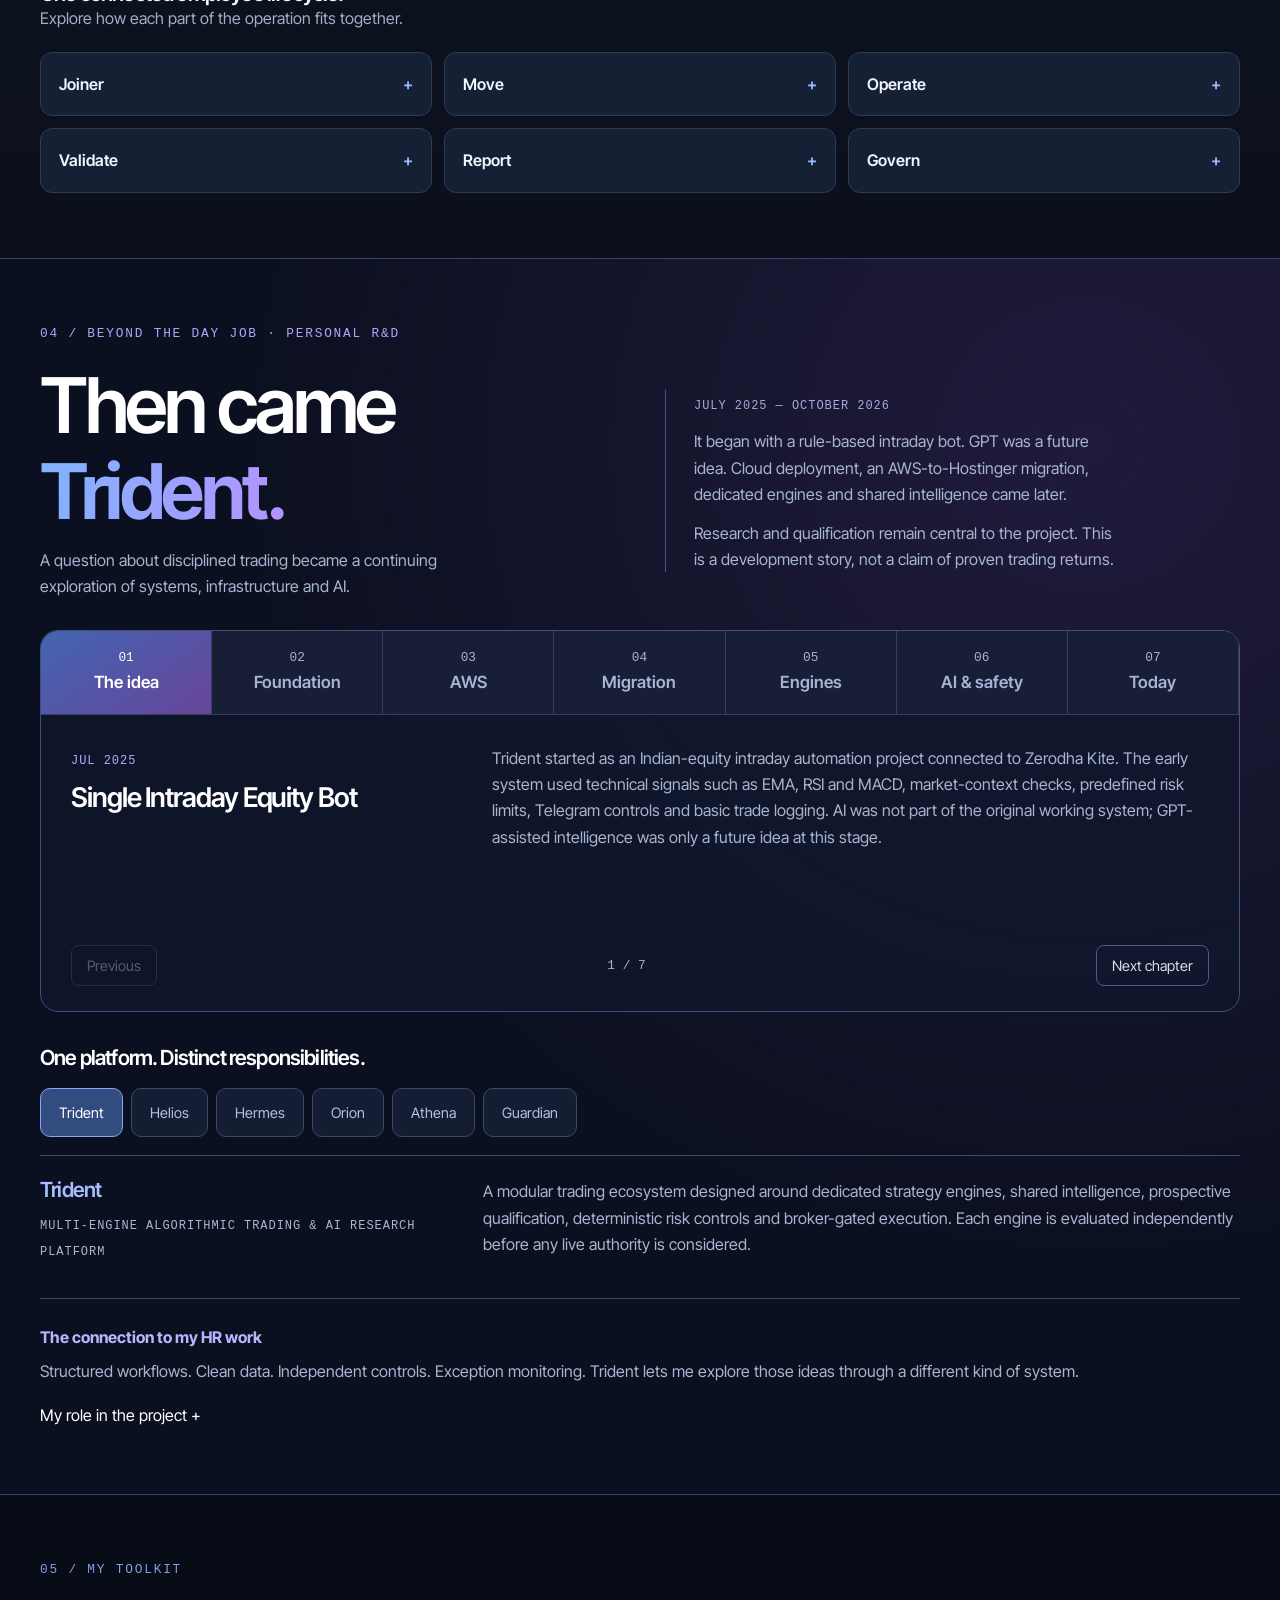
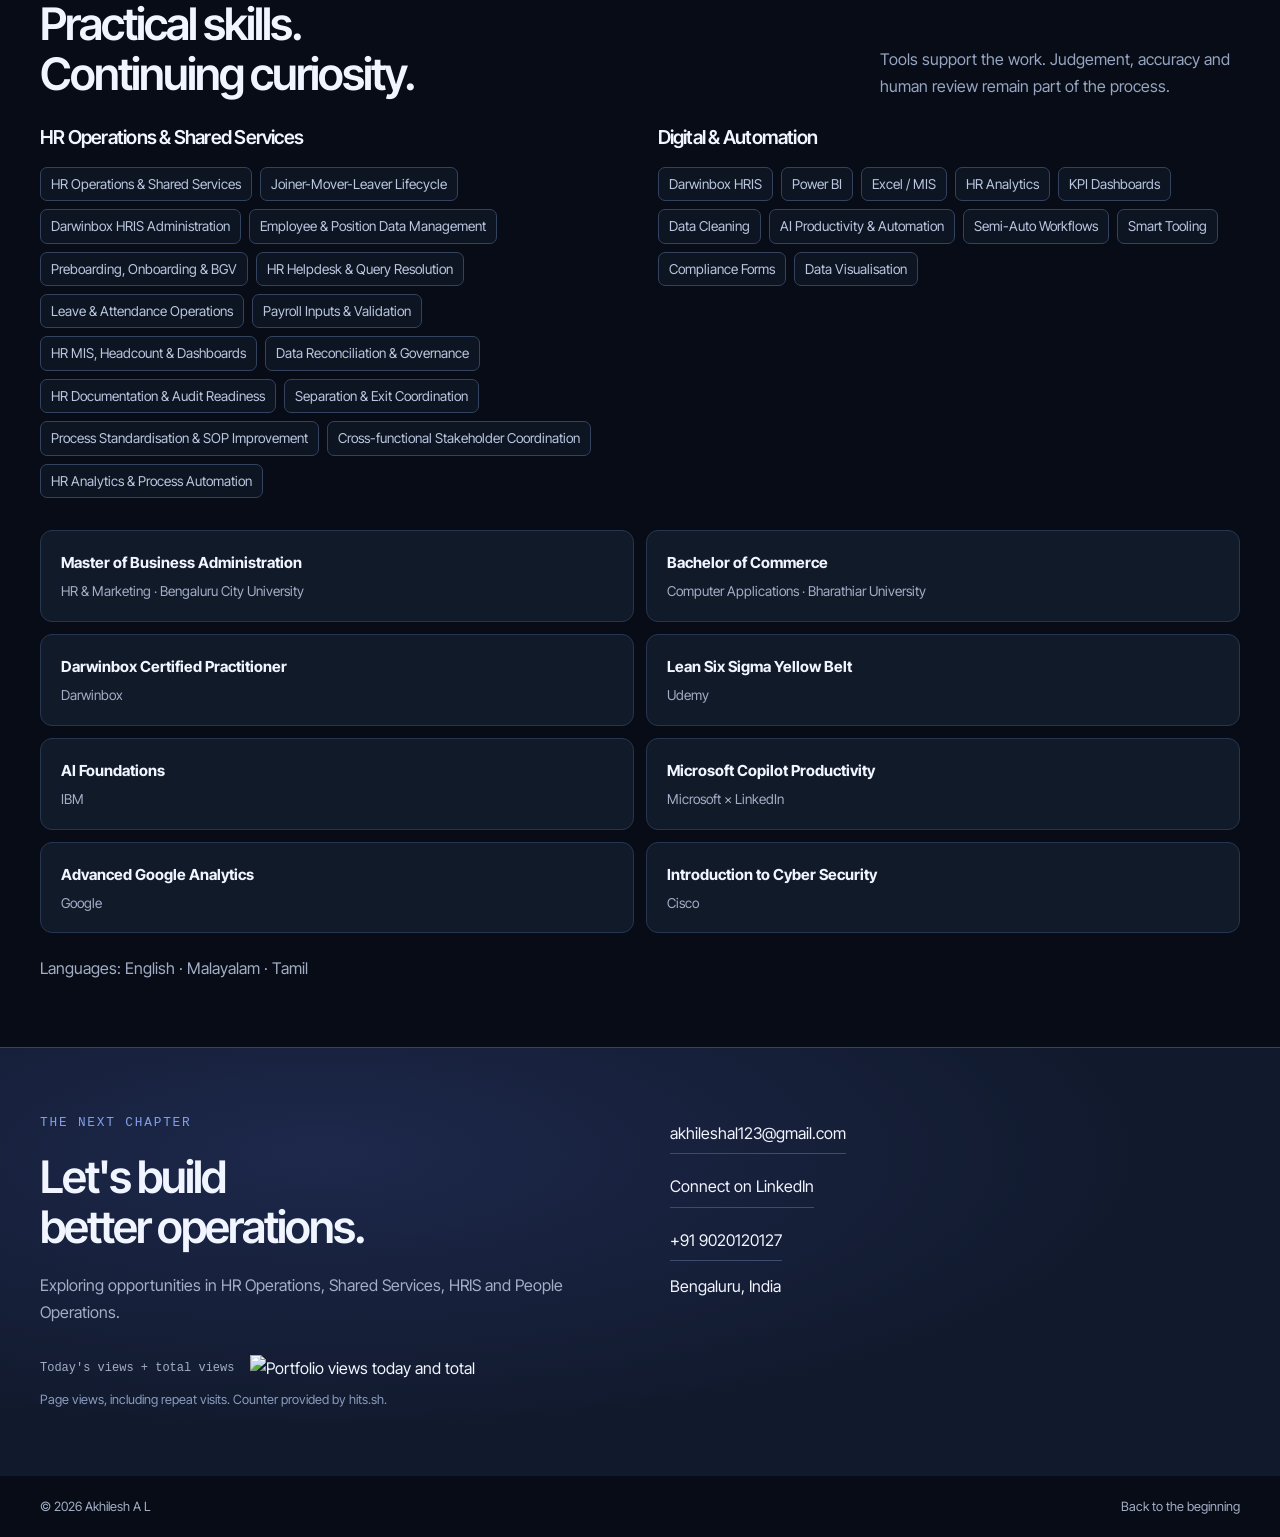
==== commit 6866e456: "Modernize portfolio with dark blue visual system, gradient typography and dimensional cards" ====
--- a/index.html
+++ b/index.html
@@ -1,7 +1,11 @@
 <!doctype html><html lang="en"><head><meta charset="utf-8"><meta name="viewport" content="width=device-width,initial-scale=1"><meta name="description" content="Akhilesh A L — HR Operations, Darwinbox and shared services. Explore my career, practical work and the Trident trading research journey."><title>Akhilesh A L — People, Systems & Possibility</title><link rel="preconnect" href="https://fonts.googleapis.com"><link rel="preconnect" href="https://fonts.gstatic.com" crossorigin><link href="https://fonts.googleapis.com/css2?family=Inter+Tight:wght@400;500;550;600;700&display=swap" rel="stylesheet"><style>
 :root{--bg:#f4f5f7;--paper:#fff;--ink:#17201f;--muted:#58625f;--line:#d6dcd8;--accent:#176348;--lime:#d6f681;--dark:#142821;--mono:ui-monospace,SFMono-Regular,Consolas,monospace}*{box-sizing:border-box}html{scroll-behavior:smooth;scroll-padding-top:100px}body{margin:0;background:var(--bg);color:var(--ink);font:16px/1.65 'Inter Tight',Arial,sans-serif}a{color:inherit;text-decoration:none}button,summary{cursor:pointer}button{font:inherit}button,a,summary{-webkit-tap-highlight-color:transparent}button:focus-visible,a:focus-visible,summary:focus-visible{outline:3px solid #819d3e;outline-offset:5px}p,h1,h2,h3{margin:0}p{color:var(--muted)}h1,h2,h3{line-height:1.12;letter-spacing:-.04em}h2{font-size:clamp(2rem,4vw,3.4rem);font-weight:600}h3{font-size:1.3rem;font-weight:600}.wrap{width:min(1220px,calc(100% - 80px));margin:auto}section{padding:64px 0}.eyebrow,small{font:500 .8rem/1.5 var(--mono);letter-spacing:.08em;text-transform:uppercase}.eyebrow{color:var(--accent);display:block;margin-bottom:20px}small{font-size:.75rem;color:var(--muted)}nav{position:sticky;top:0;z-index:30;background:rgba(244,245,247,.96);border-bottom:1px solid var(--line);backdrop-filter:blur(16px)}.nav-row{height:76px;display:flex;align-items:center;justify-content:space-between;gap:24px}.brand{font-weight:700;letter-spacing:-.04em;font-size:1.1rem}.brand b{background:var(--dark);color:var(--lime);padding:8px;margin-right:10px;border-radius:4px}.nav-links{display:flex;gap:28px;align-items:center;font-size:.9rem}.nav-links a.active{color:var(--accent);text-decoration:underline;text-underline-offset:8px}.nav-contact{border:1px solid var(--ink);padding:8px 16px;border-radius:5px}.menu{display:none;background:none;border:1px solid var(--line);padding:8px 12px}.skip{position:absolute;top:-100px}.skip:focus{top:10px;background:white;z-index:99;padding:10px}#progress{position:fixed;top:0;left:0;height:3px;background:var(--accent);z-index:50;width:0}#hero{padding:48px 0 36px}.hero-grid{display:grid;grid-template-columns:1.4fr 1fr;gap:50px;align-items:center}.hero-name{font-size:.9rem;letter-spacing:.04em;margin-bottom:16px}h1{font-size:clamp(3rem,5vw,4.5rem);font-weight:550;line-height:1.02}h1 em{font-family:Georgia,serif;font-weight:400;color:var(--accent)}.hero-copy>p{max-width:550px;margin:24px 0;font-size:1.1rem;line-height:1.6}.actions{display:flex;gap:12px;flex-wrap:wrap}.button{display:inline-flex;align-items:center;justify-content:center;min-height:48px;border-radius:5px;padding:11px 20px;border:1px solid var(--ink);font-size:.9rem;font-weight:600;background:transparent}.button.primary{background:var(--dark);color:white}.button:hover{background:var(--accent);color:white}.portrait{position:relative;background:#dce4df;padding:18px 18px 0;border-radius:6px;overflow:hidden}.portrait img{display:block;width:100%;height:380px;object-fit:cover;object-position:center 20%;border-radius:4px}.photo-caption{display:flex;justify-content:space-between;padding:16px 0;gap:16px;font-size:.85rem}.photo-caption span{color:var(--muted)}.hero-footer{display:flex;justify-content:space-between;gap:24px;border-top:1px solid var(--line);margin-top:34px;padding-top:22px;font-size:.9rem}.hero-footer strong{display:block}.hero-footer span{color:var(--muted)}.intro-strip{padding:25px 0;background:var(--dark);color:white}.strip-inner{display:flex;justify-content:space-between;gap:24px;align-items:center}.strip-inner>p{color:#c1d1c9;max-width:340px}.metric strong{font-size:2rem;line-height:1;letter-spacing:-.05em;color:var(--lime)}.metric span{display:block;font-size:.85rem;margin-top:8px;color:#dae2dd}.heading{display:flex;justify-content:space-between;gap:35px;align-items:end;margin-bottom:28px}.heading>p{max-width:360px;font-size:1rem}.split{display:grid;grid-template-columns:.8fr 1.2fr;gap:70px}.story-lead{font-size:1.3rem;line-height:1.5;color:var(--ink);margin-bottom:20px}.story-text p+p{margin-top:16px}.chapter-links{display:grid;grid-template-columns:repeat(3,1fr);gap:14px;margin-top:28px}.chapter-links a{border:1px solid var(--line);padding:20px;border-radius:5px;background:var(--paper);transition:transform .2s,border-color .2s}.chapter-links a:hover{transform:translateY(-4px);border-color:var(--accent)}.chapter-links b{display:block;margin:8px 0;font-size:1.1rem}.chapter-links p{font-size:.9rem}#experience{border-top:1px solid var(--line)}.tab-row{display:flex;gap:10px;flex-wrap:wrap;margin-bottom:22px}.tab-row button,.engine-tabs button{border:1px solid var(--line);background:transparent;padding:12px 18px;border-radius:5px;font-size:.9rem;text-align:left}.tab-row button[aria-selected=true]{background:var(--dark);color:white;border-color:var(--dark)}.tab-row button span{display:block;font-size:.8rem;opacity:.8}.career-panel{display:grid;grid-template-columns:1fr 1.5fr;gap:40px;padding:30px;background:var(--paper);border:1px solid var(--line);border-radius:6px}.career-panel h3{font-size:1.6rem;margin:12px 0}.career-panel ul{padding-left:20px;margin:0}.career-panel li{color:var(--muted);margin-bottom:10px}.career-panel .company{color:var(--accent)}#impact{background:#fff}.case{border-top:1px solid var(--line)}.case:last-child{border-bottom:1px solid var(--line)}summary{list-style:none}summary::-webkit-details-marker{display:none}.case summary{display:flex;gap:26px;padding:24px 4px;align-items:center}.number{color:var(--accent);font:1rem var(--mono)}.case summary small{display:block;margin-bottom:6px}.plus{margin-left:auto;font-size:1.6rem;color:var(--accent);transition:transform .2s}details[open] .plus{transform:rotate(45deg)}.case-content{padding:0 42px 28px;max-width:1050px}.case-columns{display:grid;grid-template-columns:repeat(3,1fr);gap:24px;margin:24px 0}.case-columns.compact{grid-template-columns:repeat(2,1fr)}.case-columns p{margin-top:6px}.case-tools,.tags{display:flex;gap:8px;flex-wrap:wrap}.case-tools span,.tags span{padding:5px 10px;border:1px solid var(--line);border-radius:4px;font-size:.85rem;color:var(--muted)}.workflow{margin-top:36px}.workflow-list{display:grid;grid-template-columns:repeat(3,1fr);gap:12px;margin-top:20px}.workflow-item{background:var(--bg);padding:18px;border-radius:5px}.workflow-item summary{font-weight:600;display:flex;justify-content:space-between}.workflow-item p{margin-top:12px;font-size:.95rem}#lab{background:var(--dark);color:white}.dark .eyebrow{color:var(--lime)}.dark p{color:#b9cbc1}.lab-header{display:grid;grid-template-columns:1fr 1fr;gap:50px;margin-bottom:30px}.lab-header h2{font-size:clamp(3rem,6vw,5.5rem);margin-bottom:12px}.lab-header h2 em{color:var(--lime);font-family:Georgia,serif;font-weight:400}.lab-header>div>p{max-width:420px}.lab-note{border-left:1px solid #476054;padding-left:28px;align-self:center}.lab-note small{color:#b9cbc1}.lab-note p{margin-top:12px}.evolution{border:1px solid #456053;border-radius:6px;overflow:hidden}.step-tabs{display:grid;grid-template-columns:repeat(7,1fr);background:#1c3329}.step-tabs button{padding:16px 8px;background:none;border:0;border-right:1px solid #456053;border-bottom:1px solid #456053;color:#cbd9d0;font: .8rem/1.4 var(--mono)}.step-tabs button[aria-selected=true]{background:var(--lime);color:var(--dark)}.step-tabs button span{display:block;font:600 1.05rem/1.5 'Inter Tight',sans-serif;margin-top:4px}.evo-body{padding:30px;display:grid;grid-template-columns:.7fr 1.3fr;gap:35px}.evo-body h3{font-size:1.7rem;margin-top:12px}.evo-body small{color:var(--lime)}.evo-control{display:flex;justify-content:space-between;align-items:center;padding:0 30px 25px;gap:12px}.evo-control button{border:1px solid #658273;background:transparent;color:white;padding:8px 15px;border-radius:4px;font-size:.9rem}.evo-control button:disabled{opacity:.35;cursor:default}.evo-control span{color:#b9cbc1;font: .8rem var(--mono)}.engine-explorer{margin-top:34px}.engine-tabs{display:flex;flex-wrap:wrap;gap:8px;margin:18px 0}.engine-tabs button{border-color:#456053;color:white}.engine-tabs button[aria-selected=true]{background:var(--lime);color:var(--dark)}.engine-panel{display:grid;grid-template-columns:.7fr 1.3fr;gap:35px;border-top:1px solid #456053;padding-top:22px}.engine-panel h3{color:var(--lime);margin-bottom:8px}.engine-panel small{color:#b9cbc1}.bridge{margin-top:35px;border-top:1px solid #456053;padding-top:25px}.bridge strong{color:var(--lime)}.bridge p{margin-top:8px}.tools-grid{display:grid;grid-template-columns:1fr 1fr;gap:35px}.tools-grid h3{margin-bottom:18px}.credentials{display:grid;grid-template-columns:repeat(2,1fr);gap:0 32px;margin-top:30px}.credential{padding:16px 0;border-bottom:1px solid var(--line)}.credential span{display:block;color:var(--muted);font-size:.9rem}.languages{margin-top:22px;color:var(--muted)}#contact{background:#e1eddf}.contact-grid{display:grid;grid-template-columns:1fr 1fr;gap:60px}.contact-grid h2{margin-bottom:20px}.contact-links{display:flex;flex-direction:column;gap:12px;align-items:flex-start}.contact-links>a{border-bottom:1px solid #a9bca7;padding:7px 0;overflow-wrap:anywhere}.traffic{display:flex;align-items:center;gap:16px;flex-wrap:wrap;margin-top:25px}.traffic img{max-width:100%}.traffic small{text-transform:none;letter-spacing:0}.traffic-note{font-size:.8rem;margin-top:8px}footer{padding:20px 0;font-size:.8rem;color:var(--muted)}footer .wrap{display:flex;justify-content:space-between;gap:20px}button:hover{filter:brightness(.93)}@keyframes chapterIn{from{opacity:.35;transform:translateY(6px)}to{opacity:1;transform:translateY(0)}}[role=tabpanel]>div,[role=tabpanel]>p,[role=tabpanel]>ul{animation:chapterIn .28s ease-out}@media(min-width:1500px){.portrait img{height:410px}}@media(max-width:900px){.wrap{width:calc(100% - 40px)}.nav-links{gap:16px}.hero-grid{gap:25px;grid-template-columns:1.2fr 1fr}.portrait img{height:330px}.split{gap:30px}.strip-inner{flex-wrap:wrap}.strip-inner>p{max-width:none;width:100%}.career-panel{grid-template-columns:1fr;gap:22px}.step-tabs{grid-template-columns:repeat(4,1fr)}.lab-header{gap:25px}.hero-footer{flex-wrap:wrap}}@media(max-width:640px){section{padding:40px 0}.nav-row{height:66px}.menu{display:block}.nav-links{display:none;position:absolute;top:66px;left:0;right:0;padding:20px;background:var(--bg);border-bottom:1px solid var(--line);flex-direction:column;align-items:stretch}.nav-links.open{display:flex}.hero-grid{grid-template-columns:1fr;gap:28px}#hero{padding:30px 0}h1{font-size:clamp(2.7rem,12vw,4rem)}.hero-copy>p{font-size:1rem;margin:20px 0}.portrait{max-width:420px;width:100%;margin:auto}.portrait img{height:300px}.hero-footer{margin-top:24px;padding-top:18px;gap:14px}.hero-footer>div{width:100%}.strip-inner{gap:20px}.metric{flex:1}.metric strong{font-size:1.7rem}.metric span{font-size:.8rem}.heading,.split,.lab-header,.contact-grid,.tools-grid{display:block}.heading>p{margin-top:16px}.split>.story-text{margin-top:22px}.chapter-links{grid-template-columns:1fr}.chapter-links a{padding:16px}.chapter-links p{font-size:.95rem}.career-panel{padding:22px}.tab-row{gap:8px}.tab-row button{flex:1;padding:10px}.case summary{gap:14px;padding:20px 0}.case summary h3{font-size:1.15rem}.case-content{padding:0 0 24px}.case-columns,.case-columns.compact{grid-template-columns:1fr;gap:14px}.workflow-list{grid-template-columns:repeat(2,1fr)}.lab-note{margin-top:22px;padding-left:18px}.step-tabs button{font-size:.75rem}.step-tabs button span{font-size:.85rem}.evo-body,.engine-panel{grid-template-columns:1fr;gap:20px;padding:22px}.engine-panel{padding:20px 0 0}.evo-control{padding:0 22px 22px}.credentials{grid-template-columns:1fr}.tools-grid>div+div{margin-top:28px}.contact-links{margin-top:25px}footer .wrap{flex-direction:column;gap:5px}.photo-caption{font-size:.8rem}.eyebrow{margin-bottom:14px}}@media(prefers-reduced-motion:reduce){html{scroll-behavior:auto}*{transition:none!important;animation:none!important}}@media print{nav,#progress,.menu,.actions,.tab-row,.step-tabs,.evo-control{display:none}body{background:white}section{break-inside:avoid}.wrap{width:100%}}
+
+/* Modern visual system */
+:root{--bg:#080c16;--paper:#101725;--ink:#f1f5ff;--muted:#a2aec6;--line:#253147;--accent:#7aa5ff;--lime:#9bb9ff;--dark:#0c1222}
+body{background:radial-gradient(ellipse at 85% 0%,#172346 0,transparent 27%),var(--bg);font-family:'Inter Tight',Arial,sans-serif}body::before{content:'';position:fixed;inset:0;pointer-events:none;background-image:linear-gradient(#6c8ed206 1px,transparent 1px),linear-gradient(90deg,#6c8ed206 1px,transparent 1px);background-size:64px 64px;z-index:-1}.wrap{width:min(1220px,calc(100% - 80px))}nav{top:14px;width:min(1280px,calc(100% - 40px));margin:14px auto 0;border:1px solid #43577766;background:#0e1523e8;box-shadow:0 12px 50px #0004;border-radius:18px}.nav-row{height:66px;width:calc(100% - 40px)}.brand{letter-spacing:-.03em}.brand b{background:linear-gradient(135deg,#426cff,#9360ed);color:white;border-radius:9px;padding:9px;box-shadow:0 4px 18px #5264ff40}.nav-links{gap:25px;color:#b6c1d7}.nav-links a:hover{color:white}.nav-contact{border:1px solid #566eae;background:#ffffff08;border-radius:10px;padding:8px 18px}.nav-links a.active{color:#a5bfff}.menu{color:var(--ink);border-radius:8px}#progress{background:linear-gradient(90deg,#547eff,#ba79ff);height:2px}section{padding:65px 0}.eyebrow{color:#839fea;font-size:.8rem;letter-spacing:.14em}.hero-status{display:inline-flex;align-items:center;gap:9px;border:1px solid #415472;border-radius:30px;padding:6px 12px;margin-bottom:25px;color:#d5e0f5;font-size:.8rem;background:#162239}.hero-status span{width:6px;height:6px;border-radius:50%;background:#7dddc0;box-shadow:0 0 12px #7dddc060}#hero{padding:45px 0 30px}.hero-grid{grid-template-columns:1.3fr 1fr;gap:50px}.hero-name{color:#99a8c4;font:500 .75rem/1.6 var(--mono);letter-spacing:.04em;margin-bottom:18px}h1{font-size:clamp(2.8rem,5.4vw,4.6rem);line-height:1.06;letter-spacing:-.055em;font-weight:650}h1 em{font:inherit;background:linear-gradient(105deg,#80adff 5%,#b593ff 65%,#edbdff);background-clip:text;-webkit-background-clip:text;color:transparent}.hero-copy>p{font-size:1.05rem;max-width:550px;margin:22px 0 28px;line-height:1.75}.button{border:1px solid #42516e;border-radius:10px;padding:13px 23px;background:#ffffff04}.button.primary{background:linear-gradient(120deg,#3b67ee,#7353d9);color:white;border-color:#839cf780;box-shadow:0 8px 28px #4c60ec33}.button:hover{background:#283c69;border-color:#8ba4f5;transform:translateY(-2px)}.button.primary:hover{background:linear-gradient(120deg,#537cff,#885feb)}.button,.chapter-links a{transition:transform .2s,background .2s,border-color .2s}.portrait{background:linear-gradient(140deg,#26364f,#101624);padding:12px;border:1px solid #5473a16b;border-radius:24px;box-shadow:0 24px 70px #0006,0 0 60px #5174f51a;transform:rotate(1.5deg)}.portrait-top{display:flex;justify-content:space-between;gap:10px;padding:6px 7px 15px;font:500 .65rem/1.5 var(--mono);letter-spacing:.06em;color:#a3b6d7}.portrait img{height:350px;border-radius:15px;object-position:center 20%;filter:saturate(.83)}.photo-caption{padding:16px 9px 5px;align-items:center}.photo-caption strong{display:block;font-size:1.2rem;letter-spacing:-.03em}.photo-caption span{display:block;color:#a5b5d0;font-size:.8rem}.photo-caption .profile-seal{border:1px solid #5978b6;padding:7px 12px;border-radius:9px;line-height:1.4;color:#a6beff}.profile-seal b{color:white;font-weight:600}.hero-footer{border:0;margin-top:32px;padding:0;display:grid;grid-template-columns:1.2fr 1fr 1fr;gap:12px}.hero-footer>div{background:linear-gradient(120deg,#152037a0,#111925);border:1px solid #283650;padding:16px 20px;border-radius:12px}.hero-footer strong{font-size:.9rem;font-weight:600;margin-bottom:4px}.hero-footer span{font-size:.8rem}.intro-strip{background:transparent;padding:18px 0 25px}.strip-inner{border-bottom:1px solid var(--line);padding-bottom:25px}.strip-inner>p{color:#92a2be;font-size:.9rem}.metric strong{color:#b1c8ff;font-size:2.2rem}.metric span{color:#94a4c0;font-size:.8rem}h2{font-size:clamp(2rem,3.5vw,3rem);font-weight:600;letter-spacing:-.045em}.story-lead{color:#e4ebfc}.chapter-links{gap:16px}.chapter-links a{background:linear-gradient(135deg,#19263d,#101725);border:1px solid #2b3a54;border-radius:16px;padding:23px;position:relative;overflow:hidden}.chapter-links a::before{content:'';position:absolute;top:0;left:22px;right:22px;height:2px;background:linear-gradient(90deg,#5d87ff,transparent)}.chapter-links a:nth-child(2)::before{background:linear-gradient(90deg,#ad82fc,transparent)}.chapter-links a:nth-child(3)::before{background:linear-gradient(90deg,#6bcedf,transparent)}.chapter-links b{font-size:1.2rem;letter-spacing:-.02em;margin:12px 0 9px}.chapter-links small{color:#91a4c6}.chapter-links a:hover{border-color:#728bca;box-shadow:0 10px 30px #0003}.tab-row{gap:10px}.tab-row button{border-radius:12px;color:#a8b6d0;background:#111927;padding:14px 20px}.tab-row button[aria-selected=true]{background:linear-gradient(120deg,#29416c,#30325d);border-color:#6d8de3;color:#f3f6ff}.tab-row button span{margin-top:5px}.career-panel{background:linear-gradient(120deg,#141e30,#0e1522);border-radius:18px;padding:32px;border-color:#2c3b57}.career-panel .company{color:#a6c0ff}.career-panel li::marker{color:#729aff}.career-panel li{font-size:.95rem}#impact{background:linear-gradient(180deg,#0e1522,#0b101c)}.case{border:1px solid #293750;border-radius:14px;background:#111a2b;margin-bottom:12px;overflow:hidden}.case:last-child{border:1px solid #293750}.case summary{padding:23px}.case summary:hover{background:#ffffff03}.case[open]{border-color:#5876b7;background:linear-gradient(115deg,#17243d,#111827)}.case summary small{color:#91aaf1}.case-content{padding:0 28px 27px 67px;max-width:none}.case summary h3{font-size:1.23rem}.case-tools span,.tags span{border-color:#33435f;background:#1c2a4050;color:#bac7df;border-radius:7px}.workflow-item{background:#162035;border:1px solid #2d3b56;border-radius:12px}.workflow-item summary span{color:#98b8ff}#lab{background:radial-gradient(ellipse at 85% 15%,#30235190,transparent 55%),#0b1020;position:relative;border-top:1px solid #3c4265;border-bottom:1px solid #3c4265}.lab-header h2{font-size:clamp(3rem,6vw,5.2rem)}.lab-header h2 em{font:inherit;font-weight:650;background:linear-gradient(100deg,#7fb4ff,#b592ff);background-clip:text;-webkit-background-clip:text;color:transparent}.dark p{color:#a7b6d0}.dark .eyebrow{color:#afa6ff}.lab-note{border-left-color:#514e82}.lab-note small{color:#a9a9d9}.evolution{border-color:#454d78;border-radius:18px;background:#11172bd0}.step-tabs{background:#171e35}.step-tabs button{border-color:#373f62;color:#a7b4d4;padding:18px 8px}.step-tabs button[aria-selected=true]{background:linear-gradient(145deg,#4265b1,#68459a);color:white}.evo-body{padding:30px;min-height:230px}.evo-body small{color:#b4abff}.evo-control button{border-color:#505a87;border-radius:8px;color:#d2ddf3}.evo-control span{color:#a1aed0}.engine-tabs button{border-color:#394969;border-radius:10px;background:#151d32;color:#afc2df}.engine-tabs button[aria-selected=true]{background:#334c80;color:#fff;border-color:#87a5f5}.engine-panel{border-color:#394969}.engine-panel h3{color:#a6beff}.engine-panel small{color:#a9b6d1}.bridge{border-color:#394969}.bridge strong{color:#b8b5ff}.credentials{gap:12px;grid-template-columns:repeat(2,1fr);margin-top:32px}.credential{background:#111a29;border:1px solid #273650;padding:18px 20px;border-radius:12px}.credential strong{font-size:.95rem}.credential span{font-size:.85rem;margin-top:5px}#contact{background:radial-gradient(ellipse at 25% 25%,#29366a80,transparent 60%),#111a2d;border-top:1px solid #344568}.contact-links>a{border-color:#3a4c70}.contact-links>a:hover{color:#a8beff}.traffic{margin-top:30px}.traffic-note{color:#8a9bbd}.heading>p{color:#96a6c2}.tools-grid h3{font-size:1.2rem}.skip:focus{background:#18233d}footer{background:#080c16}.menu:hover{background:#233351}@media(min-width:1500px){.portrait img{height:370px}}@media(max-width:900px){.hero-grid{gap:25px;grid-template-columns:1.2fr 1fr}.portrait img{height:310px}.hero-footer{grid-template-columns:1fr 1fr}.hero-footer>div:last-child{grid-column:1/-1}.nav-links{gap:15px}.nav-row{width:calc(100% - 28px)}.wrap{width:calc(100% - 40px)}.portrait-top{font-size:.6rem}.portrait-top span:last-child{display:none}.strip-inner>p{width:100%}}@media(max-width:640px){nav{width:calc(100% - 24px);top:8px;margin-top:8px;border-radius:14px}.nav-row{height:60px}.nav-links{top:67px;left:0;right:0;border:1px solid #364666;border-radius:14px;background:#111a2b;padding:18px}.wrap{width:calc(100% - 36px)}section{padding:42px 0}#hero{padding:30px 0 22px}.hero-grid{grid-template-columns:1fr;gap:26px}.hero-status{margin-bottom:20px}.hero-name{font-size:.7rem;margin-bottom:17px}h1{font-size:clamp(2.4rem,10vw,3.8rem);line-height:1.12}.hero-copy>p{font-size:1rem;margin:20px 0 23px}.portrait{transform:none;max-width:390px;border-radius:18px}.portrait img{height:310px}.portrait-top{font-size:.62rem}.portrait-top span:last-child{display:block}.photo-caption strong{font-size:1.1rem}.hero-footer{grid-template-columns:1fr;gap:9px;margin-top:22px}.hero-footer>div{padding:12px 16px}.hero-footer>div:last-child{grid-column:auto}.intro-strip{padding:5px 0 10px}.metric strong{font-size:1.8rem}.strip-inner{gap:15px;padding-bottom:22px}.metric span{font-size:.75rem}.chapter-links a{padding:20px}.career-panel{padding:23px}.tab-row{gap:7px}.tab-row button{padding:11px 9px;font-size:.8rem;border-radius:10px}.tab-row button span{font-size:.7rem}.case summary{padding:20px 16px;gap:12px}.case summary h3{font-size:1.1rem}.case-content{padding:0 20px 24px}.case summary small{font-size:.7rem}.number{font-size:.85rem}.evo-body{min-height:0;padding:24px}.evo-control{padding:0 24px 24px}.step-tabs{grid-template-columns:repeat(4,1fr)}.step-tabs button{padding:13px 5px}.credentials{grid-template-columns:1fr}.workflow-item{padding:15px}.evolution{border-radius:14px}.engine-tabs{gap:7px}.engine-tabs button{padding:9px 14px}.contact-links{font-size:.95rem}}@media(prefers-reduced-motion:no-preference){.hero-copy{animation:chapterIn .65s ease both}.portrait{animation:profileIn .8s ease both}@keyframes profileIn{from{opacity:0;translate:0 12px}to{opacity:1;translate:0 0}}}
 </style></head><body><a class="skip" href="#main">Skip to content</a><div id="progress" aria-hidden="true"></div><nav aria-label="Main navigation"><div class="wrap nav-row"><a class="brand" href="#hero"><b>AL</b> Akhilesh A L</a><button class="menu" aria-expanded="false" aria-controls="navigation">Menu</button><div class="nav-links" id="navigation"><a href="#about">My story</a><a href="#experience">Journey</a><a href="#impact">Selected work</a><a href="#lab">Trident</a><a class="nav-contact" href="#contact">Let's connect</a></div></div></nav><main id="main">
-<section id="hero"><div class="wrap"><div class="hero-grid"><div class="hero-copy"><div class="eyebrow">HR operations · Darwinbox · AI automation</div><div class="hero-name">HELLO, I'M AKHILESH.</div><h1>People first.<br>Systems that work.<br><em>Always evolving.</em></h1><p>My work begins with the employee experience. My curiosity takes it further—into cleaner workflows, reliable data and intelligent automation.</p><div class="actions"><a class="button primary" href="#about">Explore my story</a><a class="button" href="#impact">See my work</a></div></div><div class="portrait"><img src="[data-uri]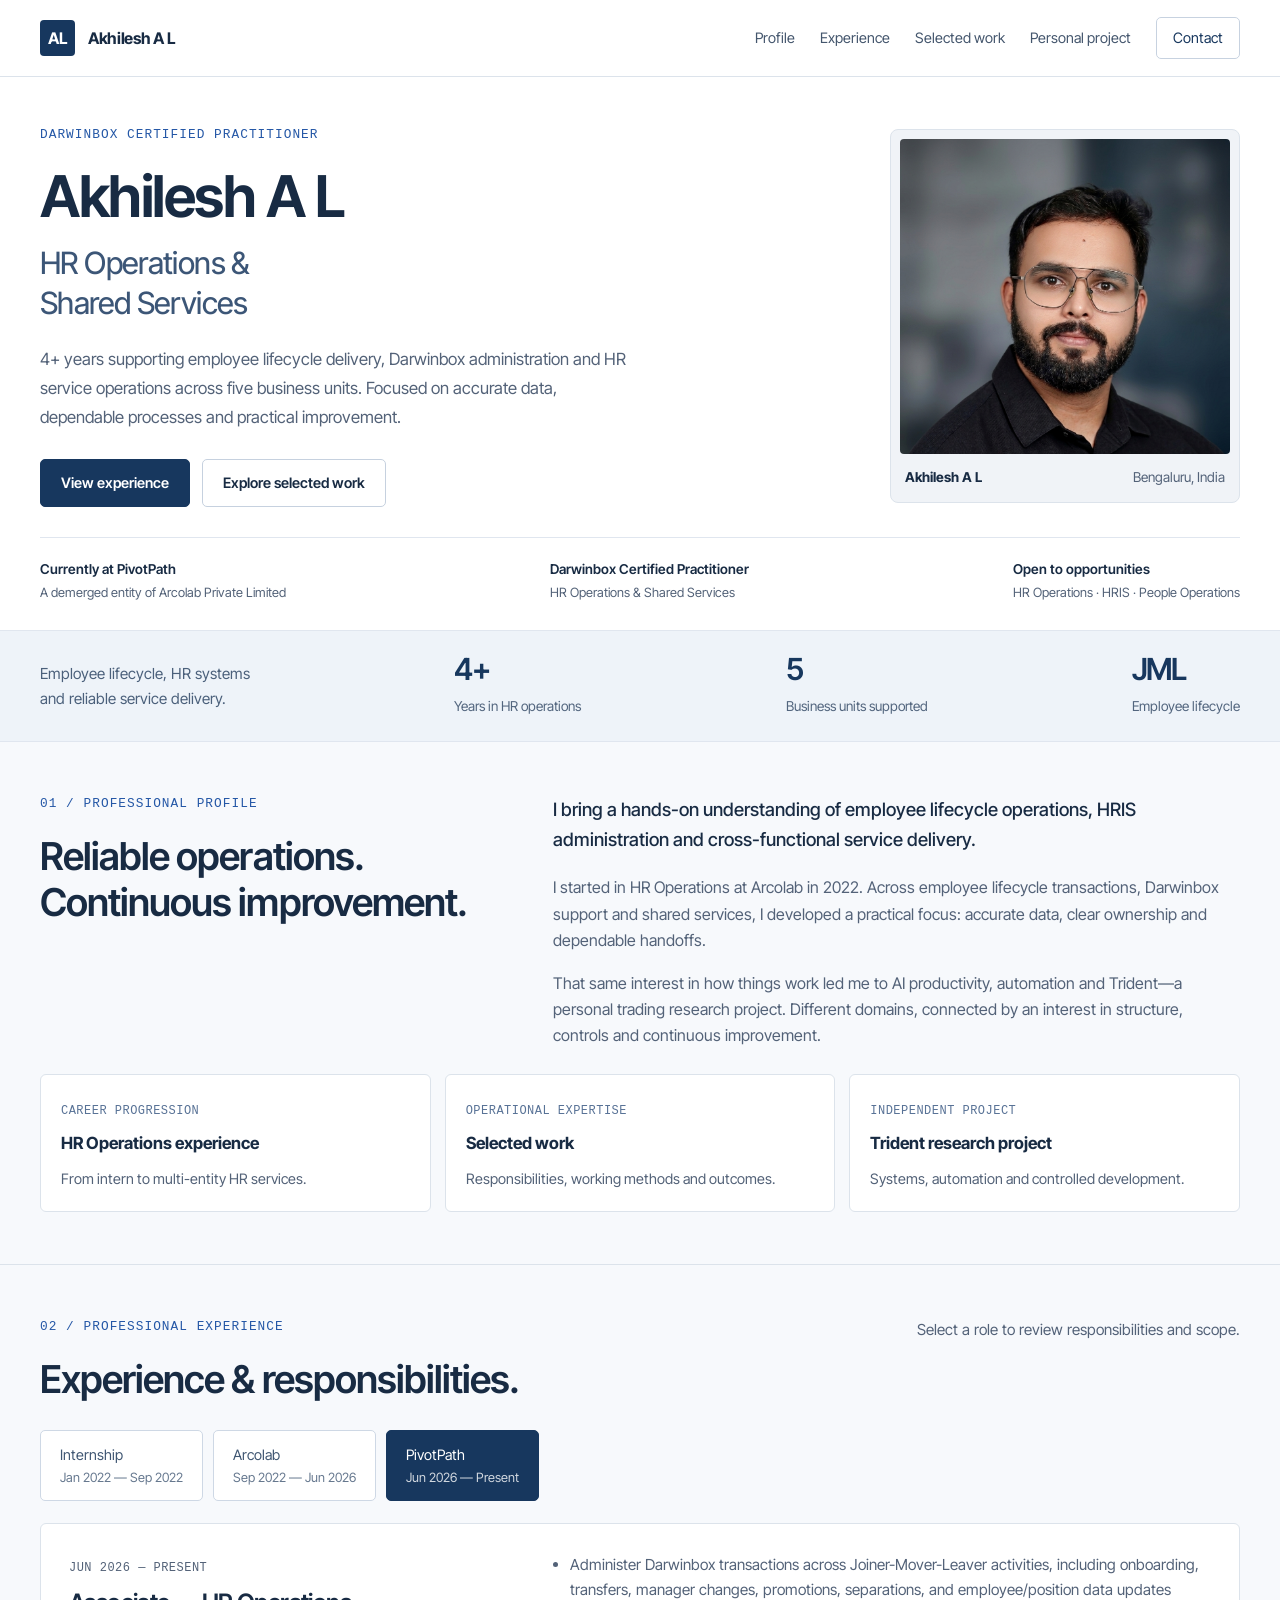
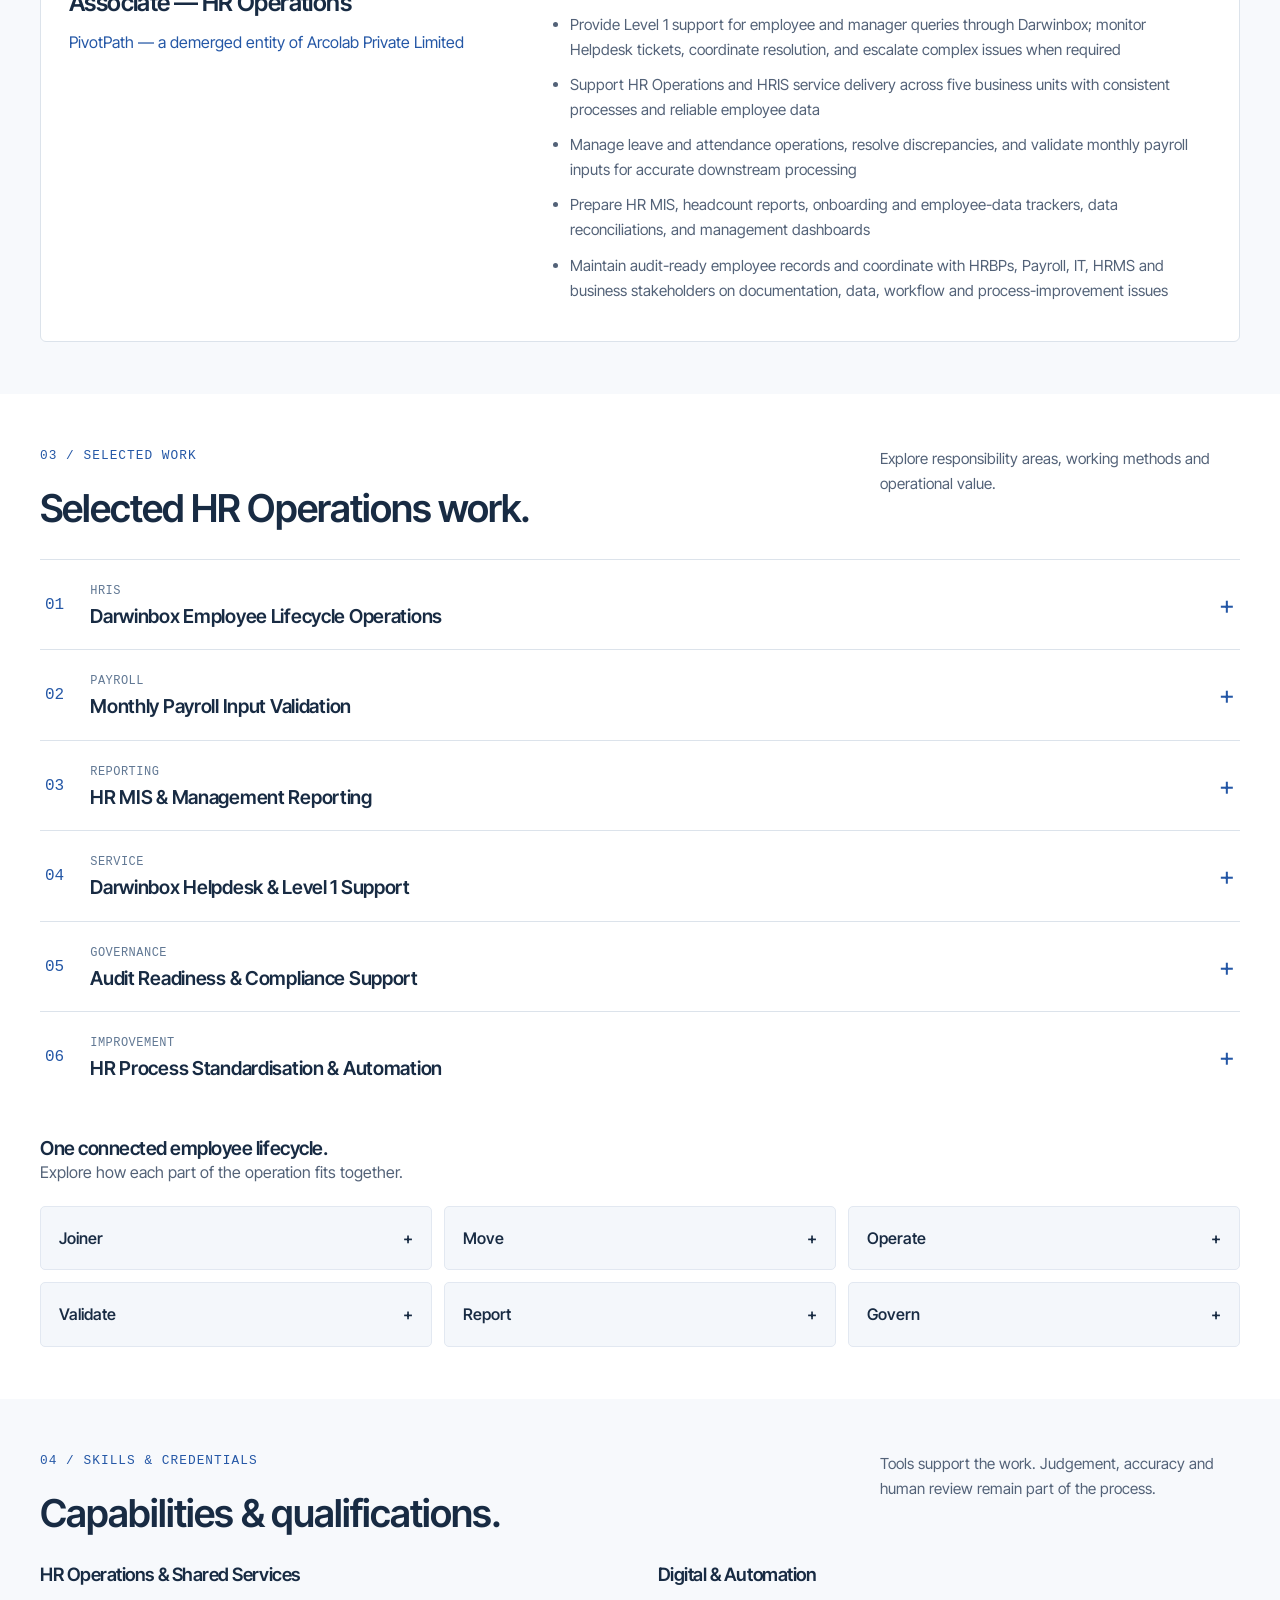
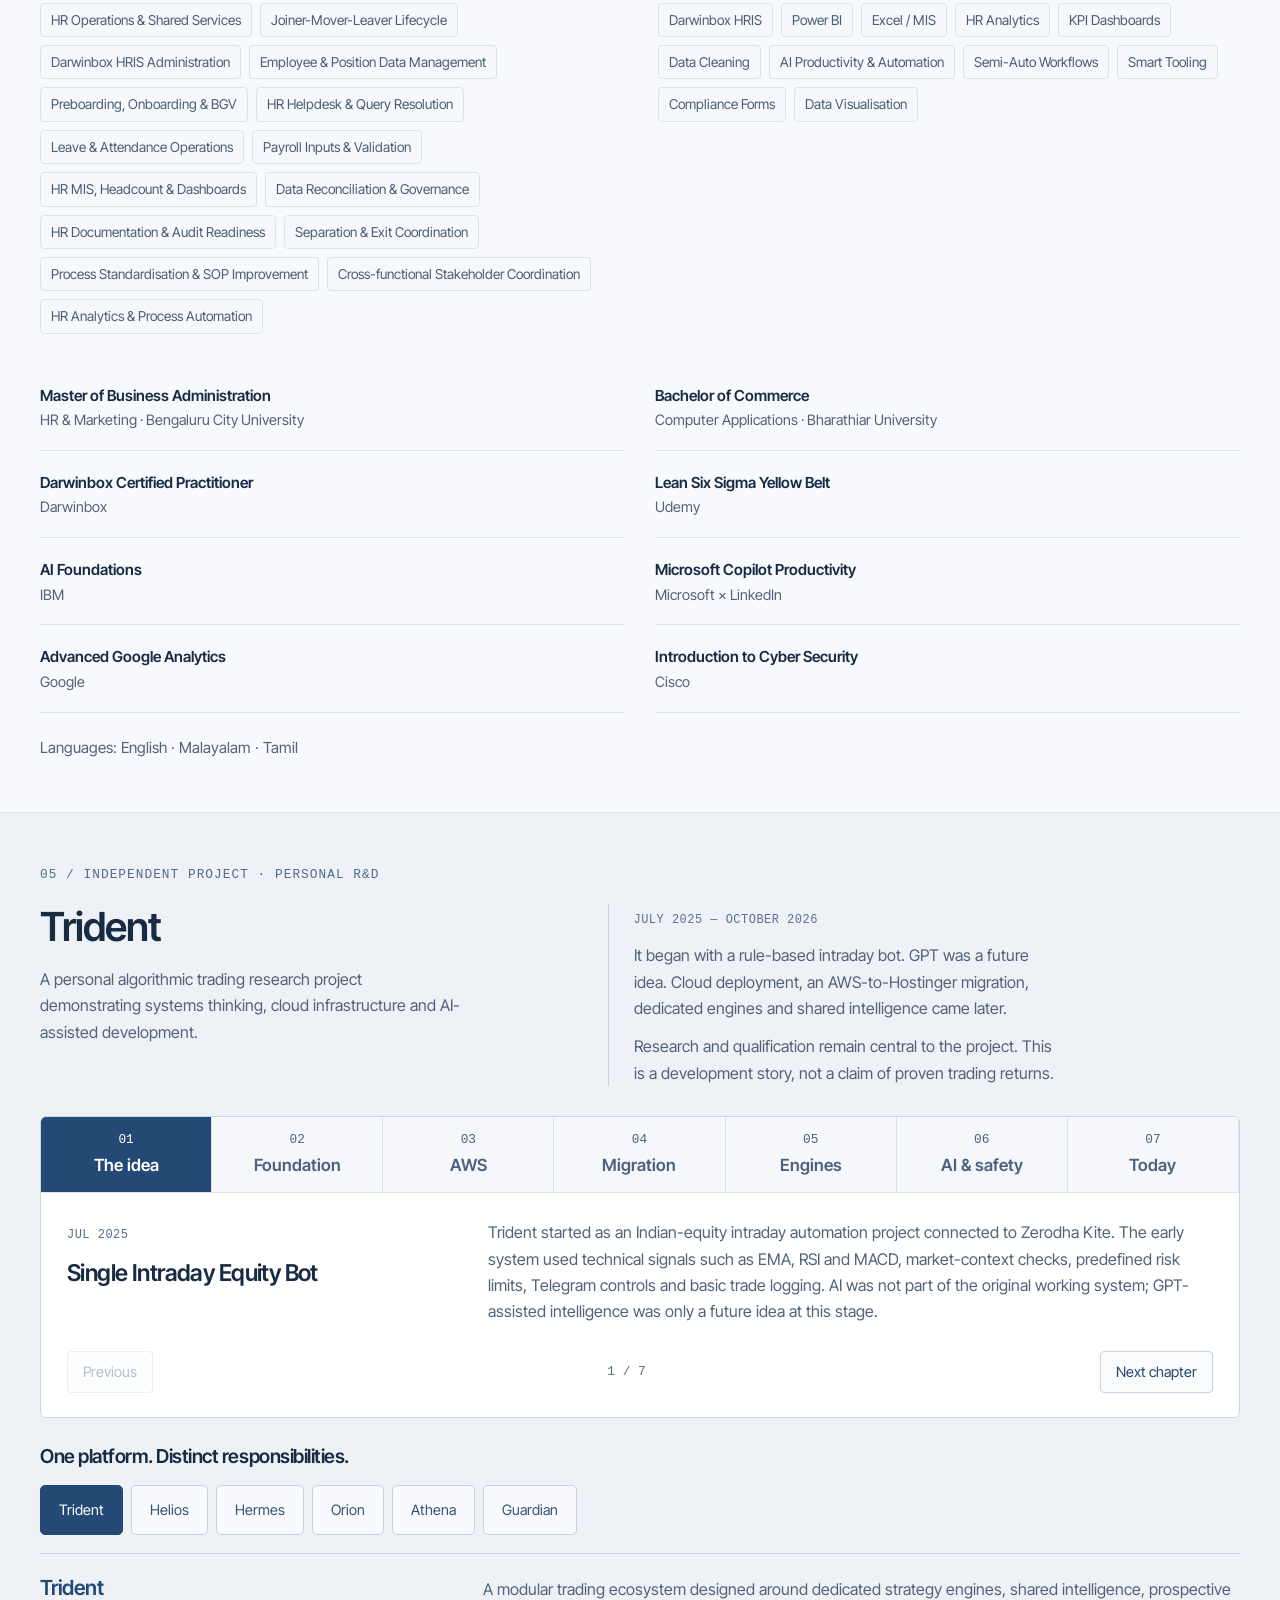
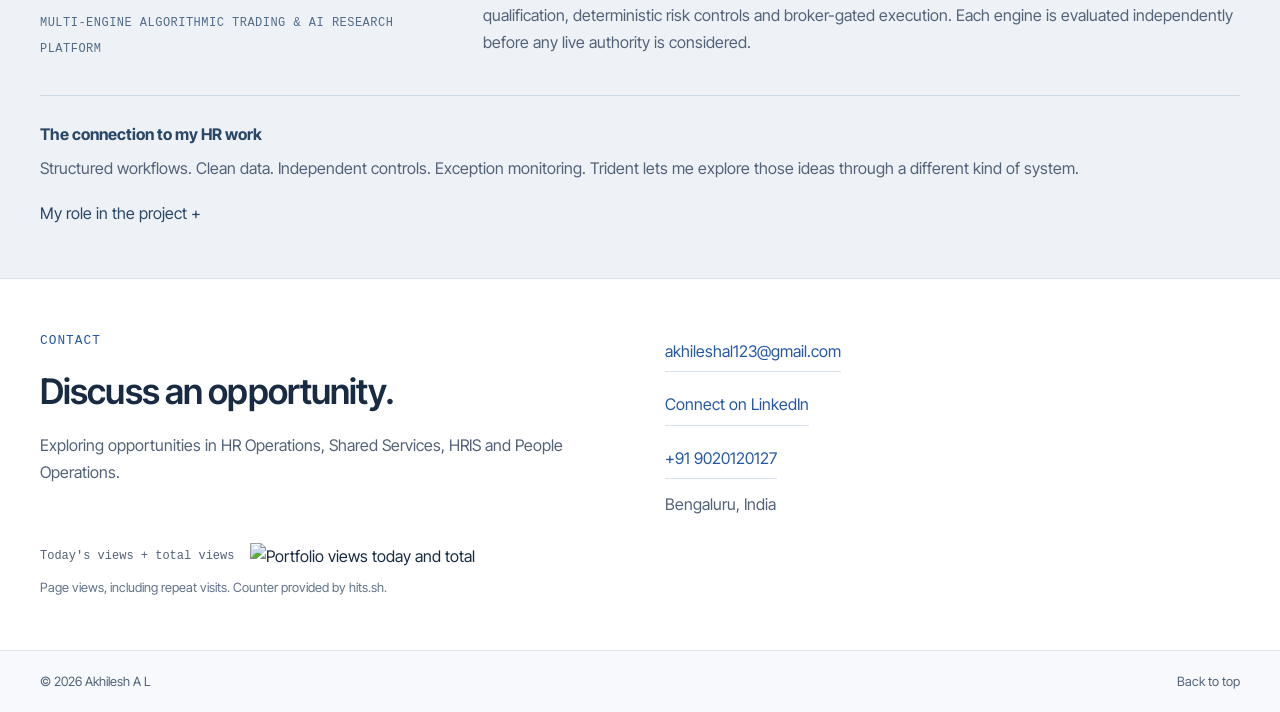
==== commit d31449f2: "Refine portfolio for professional HR positioning with restrained design and career-first hierarchy" ====
--- a/index.html
+++ b/index.html
@@ -1,15 +1,15 @@
-<!doctype html><html lang="en"><head><meta charset="utf-8"><meta name="viewport" content="width=device-width,initial-scale=1"><meta name="description" content="Akhilesh A L — HR Operations, Darwinbox and shared services. Explore my career, practical work and the Trident trading research journey."><title>Akhilesh A L — People, Systems & Possibility</title><link rel="preconnect" href="https://fonts.googleapis.com"><link rel="preconnect" href="https://fonts.gstatic.com" crossorigin><link href="https://fonts.googleapis.com/css2?family=Inter+Tight:wght@400;500;550;600;700&display=swap" rel="stylesheet"><style>
+<!doctype html><html lang="en"><head><meta charset="utf-8"><meta name="viewport" content="width=device-width,initial-scale=1"><meta name="description" content="Akhilesh A L — HR Operations, Darwinbox and shared services. Explore my career, practical work and the Trident trading research journey."><title>Akhilesh A L — HR Operations & Shared Services</title><link rel="preconnect" href="https://fonts.googleapis.com"><link rel="preconnect" href="https://fonts.gstatic.com" crossorigin><link href="https://fonts.googleapis.com/css2?family=Inter+Tight:wght@400;500;550;600;700&display=swap" rel="stylesheet"><style>
 :root{--bg:#f4f5f7;--paper:#fff;--ink:#17201f;--muted:#58625f;--line:#d6dcd8;--accent:#176348;--lime:#d6f681;--dark:#142821;--mono:ui-monospace,SFMono-Regular,Consolas,monospace}*{box-sizing:border-box}html{scroll-behavior:smooth;scroll-padding-top:100px}body{margin:0;background:var(--bg);color:var(--ink);font:16px/1.65 'Inter Tight',Arial,sans-serif}a{color:inherit;text-decoration:none}button,summary{cursor:pointer}button{font:inherit}button,a,summary{-webkit-tap-highlight-color:transparent}button:focus-visible,a:focus-visible,summary:focus-visible{outline:3px solid #819d3e;outline-offset:5px}p,h1,h2,h3{margin:0}p{color:var(--muted)}h1,h2,h3{line-height:1.12;letter-spacing:-.04em}h2{font-size:clamp(2rem,4vw,3.4rem);font-weight:600}h3{font-size:1.3rem;font-weight:600}.wrap{width:min(1220px,calc(100% - 80px));margin:auto}section{padding:64px 0}.eyebrow,small{font:500 .8rem/1.5 var(--mono);letter-spacing:.08em;text-transform:uppercase}.eyebrow{color:var(--accent);display:block;margin-bottom:20px}small{font-size:.75rem;color:var(--muted)}nav{position:sticky;top:0;z-index:30;background:rgba(244,245,247,.96);border-bottom:1px solid var(--line);backdrop-filter:blur(16px)}.nav-row{height:76px;display:flex;align-items:center;justify-content:space-between;gap:24px}.brand{font-weight:700;letter-spacing:-.04em;font-size:1.1rem}.brand b{background:var(--dark);color:var(--lime);padding:8px;margin-right:10px;border-radius:4px}.nav-links{display:flex;gap:28px;align-items:center;font-size:.9rem}.nav-links a.active{color:var(--accent);text-decoration:underline;text-underline-offset:8px}.nav-contact{border:1px solid var(--ink);padding:8px 16px;border-radius:5px}.menu{display:none;background:none;border:1px solid var(--line);padding:8px 12px}.skip{position:absolute;top:-100px}.skip:focus{top:10px;background:white;z-index:99;padding:10px}#progress{position:fixed;top:0;left:0;height:3px;background:var(--accent);z-index:50;width:0}#hero{padding:48px 0 36px}.hero-grid{display:grid;grid-template-columns:1.4fr 1fr;gap:50px;align-items:center}.hero-name{font-size:.9rem;letter-spacing:.04em;margin-bottom:16px}h1{font-size:clamp(3rem,5vw,4.5rem);font-weight:550;line-height:1.02}h1 em{font-family:Georgia,serif;font-weight:400;color:var(--accent)}.hero-copy>p{max-width:550px;margin:24px 0;font-size:1.1rem;line-height:1.6}.actions{display:flex;gap:12px;flex-wrap:wrap}.button{display:inline-flex;align-items:center;justify-content:center;min-height:48px;border-radius:5px;padding:11px 20px;border:1px solid var(--ink);font-size:.9rem;font-weight:600;background:transparent}.button.primary{background:var(--dark);color:white}.button:hover{background:var(--accent);color:white}.portrait{position:relative;background:#dce4df;padding:18px 18px 0;border-radius:6px;overflow:hidden}.portrait img{display:block;width:100%;height:380px;object-fit:cover;object-position:center 20%;border-radius:4px}.photo-caption{display:flex;justify-content:space-between;padding:16px 0;gap:16px;font-size:.85rem}.photo-caption span{color:var(--muted)}.hero-footer{display:flex;justify-content:space-between;gap:24px;border-top:1px solid var(--line);margin-top:34px;padding-top:22px;font-size:.9rem}.hero-footer strong{display:block}.hero-footer span{color:var(--muted)}.intro-strip{padding:25px 0;background:var(--dark);color:white}.strip-inner{display:flex;justify-content:space-between;gap:24px;align-items:center}.strip-inner>p{color:#c1d1c9;max-width:340px}.metric strong{font-size:2rem;line-height:1;letter-spacing:-.05em;color:var(--lime)}.metric span{display:block;font-size:.85rem;margin-top:8px;color:#dae2dd}.heading{display:flex;justify-content:space-between;gap:35px;align-items:end;margin-bottom:28px}.heading>p{max-width:360px;font-size:1rem}.split{display:grid;grid-template-columns:.8fr 1.2fr;gap:70px}.story-lead{font-size:1.3rem;line-height:1.5;color:var(--ink);margin-bottom:20px}.story-text p+p{margin-top:16px}.chapter-links{display:grid;grid-template-columns:repeat(3,1fr);gap:14px;margin-top:28px}.chapter-links a{border:1px solid var(--line);padding:20px;border-radius:5px;background:var(--paper);transition:transform .2s,border-color .2s}.chapter-links a:hover{transform:translateY(-4px);border-color:var(--accent)}.chapter-links b{display:block;margin:8px 0;font-size:1.1rem}.chapter-links p{font-size:.9rem}#experience{border-top:1px solid var(--line)}.tab-row{display:flex;gap:10px;flex-wrap:wrap;margin-bottom:22px}.tab-row button,.engine-tabs button{border:1px solid var(--line);background:transparent;padding:12px 18px;border-radius:5px;font-size:.9rem;text-align:left}.tab-row button[aria-selected=true]{background:var(--dark);color:white;border-color:var(--dark)}.tab-row button span{display:block;font-size:.8rem;opacity:.8}.career-panel{display:grid;grid-template-columns:1fr 1.5fr;gap:40px;padding:30px;background:var(--paper);border:1px solid var(--line);border-radius:6px}.career-panel h3{font-size:1.6rem;margin:12px 0}.career-panel ul{padding-left:20px;margin:0}.career-panel li{color:var(--muted);margin-bottom:10px}.career-panel .company{color:var(--accent)}#impact{background:#fff}.case{border-top:1px solid var(--line)}.case:last-child{border-bottom:1px solid var(--line)}summary{list-style:none}summary::-webkit-details-marker{display:none}.case summary{display:flex;gap:26px;padding:24px 4px;align-items:center}.number{color:var(--accent);font:1rem var(--mono)}.case summary small{display:block;margin-bottom:6px}.plus{margin-left:auto;font-size:1.6rem;color:var(--accent);transition:transform .2s}details[open] .plus{transform:rotate(45deg)}.case-content{padding:0 42px 28px;max-width:1050px}.case-columns{display:grid;grid-template-columns:repeat(3,1fr);gap:24px;margin:24px 0}.case-columns.compact{grid-template-columns:repeat(2,1fr)}.case-columns p{margin-top:6px}.case-tools,.tags{display:flex;gap:8px;flex-wrap:wrap}.case-tools span,.tags span{padding:5px 10px;border:1px solid var(--line);border-radius:4px;font-size:.85rem;color:var(--muted)}.workflow{margin-top:36px}.workflow-list{display:grid;grid-template-columns:repeat(3,1fr);gap:12px;margin-top:20px}.workflow-item{background:var(--bg);padding:18px;border-radius:5px}.workflow-item summary{font-weight:600;display:flex;justify-content:space-between}.workflow-item p{margin-top:12px;font-size:.95rem}#lab{background:var(--dark);color:white}.dark .eyebrow{color:var(--lime)}.dark p{color:#b9cbc1}.lab-header{display:grid;grid-template-columns:1fr 1fr;gap:50px;margin-bottom:30px}.lab-header h2{font-size:clamp(3rem,6vw,5.5rem);margin-bottom:12px}.lab-header h2 em{color:var(--lime);font-family:Georgia,serif;font-weight:400}.lab-header>div>p{max-width:420px}.lab-note{border-left:1px solid #476054;padding-left:28px;align-self:center}.lab-note small{color:#b9cbc1}.lab-note p{margin-top:12px}.evolution{border:1px solid #456053;border-radius:6px;overflow:hidden}.step-tabs{display:grid;grid-template-columns:repeat(7,1fr);background:#1c3329}.step-tabs button{padding:16px 8px;background:none;border:0;border-right:1px solid #456053;border-bottom:1px solid #456053;color:#cbd9d0;font: .8rem/1.4 var(--mono)}.step-tabs button[aria-selected=true]{background:var(--lime);color:var(--dark)}.step-tabs button span{display:block;font:600 1.05rem/1.5 'Inter Tight',sans-serif;margin-top:4px}.evo-body{padding:30px;display:grid;grid-template-columns:.7fr 1.3fr;gap:35px}.evo-body h3{font-size:1.7rem;margin-top:12px}.evo-body small{color:var(--lime)}.evo-control{display:flex;justify-content:space-between;align-items:center;padding:0 30px 25px;gap:12px}.evo-control button{border:1px solid #658273;background:transparent;color:white;padding:8px 15px;border-radius:4px;font-size:.9rem}.evo-control button:disabled{opacity:.35;cursor:default}.evo-control span{color:#b9cbc1;font: .8rem var(--mono)}.engine-explorer{margin-top:34px}.engine-tabs{display:flex;flex-wrap:wrap;gap:8px;margin:18px 0}.engine-tabs button{border-color:#456053;color:white}.engine-tabs button[aria-selected=true]{background:var(--lime);color:var(--dark)}.engine-panel{display:grid;grid-template-columns:.7fr 1.3fr;gap:35px;border-top:1px solid #456053;padding-top:22px}.engine-panel h3{color:var(--lime);margin-bottom:8px}.engine-panel small{color:#b9cbc1}.bridge{margin-top:35px;border-top:1px solid #456053;padding-top:25px}.bridge strong{color:var(--lime)}.bridge p{margin-top:8px}.tools-grid{display:grid;grid-template-columns:1fr 1fr;gap:35px}.tools-grid h3{margin-bottom:18px}.credentials{display:grid;grid-template-columns:repeat(2,1fr);gap:0 32px;margin-top:30px}.credential{padding:16px 0;border-bottom:1px solid var(--line)}.credential span{display:block;color:var(--muted);font-size:.9rem}.languages{margin-top:22px;color:var(--muted)}#contact{background:#e1eddf}.contact-grid{display:grid;grid-template-columns:1fr 1fr;gap:60px}.contact-grid h2{margin-bottom:20px}.contact-links{display:flex;flex-direction:column;gap:12px;align-items:flex-start}.contact-links>a{border-bottom:1px solid #a9bca7;padding:7px 0;overflow-wrap:anywhere}.traffic{display:flex;align-items:center;gap:16px;flex-wrap:wrap;margin-top:25px}.traffic img{max-width:100%}.traffic small{text-transform:none;letter-spacing:0}.traffic-note{font-size:.8rem;margin-top:8px}footer{padding:20px 0;font-size:.8rem;color:var(--muted)}footer .wrap{display:flex;justify-content:space-between;gap:20px}button:hover{filter:brightness(.93)}@keyframes chapterIn{from{opacity:.35;transform:translateY(6px)}to{opacity:1;transform:translateY(0)}}[role=tabpanel]>div,[role=tabpanel]>p,[role=tabpanel]>ul{animation:chapterIn .28s ease-out}@media(min-width:1500px){.portrait img{height:410px}}@media(max-width:900px){.wrap{width:calc(100% - 40px)}.nav-links{gap:16px}.hero-grid{gap:25px;grid-template-columns:1.2fr 1fr}.portrait img{height:330px}.split{gap:30px}.strip-inner{flex-wrap:wrap}.strip-inner>p{max-width:none;width:100%}.career-panel{grid-template-columns:1fr;gap:22px}.step-tabs{grid-template-columns:repeat(4,1fr)}.lab-header{gap:25px}.hero-footer{flex-wrap:wrap}}@media(max-width:640px){section{padding:40px 0}.nav-row{height:66px}.menu{display:block}.nav-links{display:none;position:absolute;top:66px;left:0;right:0;padding:20px;background:var(--bg);border-bottom:1px solid var(--line);flex-direction:column;align-items:stretch}.nav-links.open{display:flex}.hero-grid{grid-template-columns:1fr;gap:28px}#hero{padding:30px 0}h1{font-size:clamp(2.7rem,12vw,4rem)}.hero-copy>p{font-size:1rem;margin:20px 0}.portrait{max-width:420px;width:100%;margin:auto}.portrait img{height:300px}.hero-footer{margin-top:24px;padding-top:18px;gap:14px}.hero-footer>div{width:100%}.strip-inner{gap:20px}.metric{flex:1}.metric strong{font-size:1.7rem}.metric span{font-size:.8rem}.heading,.split,.lab-header,.contact-grid,.tools-grid{display:block}.heading>p{margin-top:16px}.split>.story-text{margin-top:22px}.chapter-links{grid-template-columns:1fr}.chapter-links a{padding:16px}.chapter-links p{font-size:.95rem}.career-panel{padding:22px}.tab-row{gap:8px}.tab-row button{flex:1;padding:10px}.case summary{gap:14px;padding:20px 0}.case summary h3{font-size:1.15rem}.case-content{padding:0 0 24px}.case-columns,.case-columns.compact{grid-template-columns:1fr;gap:14px}.workflow-list{grid-template-columns:repeat(2,1fr)}.lab-note{margin-top:22px;padding-left:18px}.step-tabs button{font-size:.75rem}.step-tabs button span{font-size:.85rem}.evo-body,.engine-panel{grid-template-columns:1fr;gap:20px;padding:22px}.engine-panel{padding:20px 0 0}.evo-control{padding:0 22px 22px}.credentials{grid-template-columns:1fr}.tools-grid>div+div{margin-top:28px}.contact-links{margin-top:25px}footer .wrap{flex-direction:column;gap:5px}.photo-caption{font-size:.8rem}.eyebrow{margin-bottom:14px}}@media(prefers-reduced-motion:reduce){html{scroll-behavior:auto}*{transition:none!important;animation:none!important}}@media print{nav,#progress,.menu,.actions,.tab-row,.step-tabs,.evo-control{display:none}body{background:white}section{break-inside:avoid}.wrap{width:100%}}
 
-/* Modern visual system */
-:root{--bg:#080c16;--paper:#101725;--ink:#f1f5ff;--muted:#a2aec6;--line:#253147;--accent:#7aa5ff;--lime:#9bb9ff;--dark:#0c1222}
-body{background:radial-gradient(ellipse at 85% 0%,#172346 0,transparent 27%),var(--bg);font-family:'Inter Tight',Arial,sans-serif}body::before{content:'';position:fixed;inset:0;pointer-events:none;background-image:linear-gradient(#6c8ed206 1px,transparent 1px),linear-gradient(90deg,#6c8ed206 1px,transparent 1px);background-size:64px 64px;z-index:-1}.wrap{width:min(1220px,calc(100% - 80px))}nav{top:14px;width:min(1280px,calc(100% - 40px));margin:14px auto 0;border:1px solid #43577766;background:#0e1523e8;box-shadow:0 12px 50px #0004;border-radius:18px}.nav-row{height:66px;width:calc(100% - 40px)}.brand{letter-spacing:-.03em}.brand b{background:linear-gradient(135deg,#426cff,#9360ed);color:white;border-radius:9px;padding:9px;box-shadow:0 4px 18px #5264ff40}.nav-links{gap:25px;color:#b6c1d7}.nav-links a:hover{color:white}.nav-contact{border:1px solid #566eae;background:#ffffff08;border-radius:10px;padding:8px 18px}.nav-links a.active{color:#a5bfff}.menu{color:var(--ink);border-radius:8px}#progress{background:linear-gradient(90deg,#547eff,#ba79ff);height:2px}section{padding:65px 0}.eyebrow{color:#839fea;font-size:.8rem;letter-spacing:.14em}.hero-status{display:inline-flex;align-items:center;gap:9px;border:1px solid #415472;border-radius:30px;padding:6px 12px;margin-bottom:25px;color:#d5e0f5;font-size:.8rem;background:#162239}.hero-status span{width:6px;height:6px;border-radius:50%;background:#7dddc0;box-shadow:0 0 12px #7dddc060}#hero{padding:45px 0 30px}.hero-grid{grid-template-columns:1.3fr 1fr;gap:50px}.hero-name{color:#99a8c4;font:500 .75rem/1.6 var(--mono);letter-spacing:.04em;margin-bottom:18px}h1{font-size:clamp(2.8rem,5.4vw,4.6rem);line-height:1.06;letter-spacing:-.055em;font-weight:650}h1 em{font:inherit;background:linear-gradient(105deg,#80adff 5%,#b593ff 65%,#edbdff);background-clip:text;-webkit-background-clip:text;color:transparent}.hero-copy>p{font-size:1.05rem;max-width:550px;margin:22px 0 28px;line-height:1.75}.button{border:1px solid #42516e;border-radius:10px;padding:13px 23px;background:#ffffff04}.button.primary{background:linear-gradient(120deg,#3b67ee,#7353d9);color:white;border-color:#839cf780;box-shadow:0 8px 28px #4c60ec33}.button:hover{background:#283c69;border-color:#8ba4f5;transform:translateY(-2px)}.button.primary:hover{background:linear-gradient(120deg,#537cff,#885feb)}.button,.chapter-links a{transition:transform .2s,background .2s,border-color .2s}.portrait{background:linear-gradient(140deg,#26364f,#101624);padding:12px;border:1px solid #5473a16b;border-radius:24px;box-shadow:0 24px 70px #0006,0 0 60px #5174f51a;transform:rotate(1.5deg)}.portrait-top{display:flex;justify-content:space-between;gap:10px;padding:6px 7px 15px;font:500 .65rem/1.5 var(--mono);letter-spacing:.06em;color:#a3b6d7}.portrait img{height:350px;border-radius:15px;object-position:center 20%;filter:saturate(.83)}.photo-caption{padding:16px 9px 5px;align-items:center}.photo-caption strong{display:block;font-size:1.2rem;letter-spacing:-.03em}.photo-caption span{display:block;color:#a5b5d0;font-size:.8rem}.photo-caption .profile-seal{border:1px solid #5978b6;padding:7px 12px;border-radius:9px;line-height:1.4;color:#a6beff}.profile-seal b{color:white;font-weight:600}.hero-footer{border:0;margin-top:32px;padding:0;display:grid;grid-template-columns:1.2fr 1fr 1fr;gap:12px}.hero-footer>div{background:linear-gradient(120deg,#152037a0,#111925);border:1px solid #283650;padding:16px 20px;border-radius:12px}.hero-footer strong{font-size:.9rem;font-weight:600;margin-bottom:4px}.hero-footer span{font-size:.8rem}.intro-strip{background:transparent;padding:18px 0 25px}.strip-inner{border-bottom:1px solid var(--line);padding-bottom:25px}.strip-inner>p{color:#92a2be;font-size:.9rem}.metric strong{color:#b1c8ff;font-size:2.2rem}.metric span{color:#94a4c0;font-size:.8rem}h2{font-size:clamp(2rem,3.5vw,3rem);font-weight:600;letter-spacing:-.045em}.story-lead{color:#e4ebfc}.chapter-links{gap:16px}.chapter-links a{background:linear-gradient(135deg,#19263d,#101725);border:1px solid #2b3a54;border-radius:16px;padding:23px;position:relative;overflow:hidden}.chapter-links a::before{content:'';position:absolute;top:0;left:22px;right:22px;height:2px;background:linear-gradient(90deg,#5d87ff,transparent)}.chapter-links a:nth-child(2)::before{background:linear-gradient(90deg,#ad82fc,transparent)}.chapter-links a:nth-child(3)::before{background:linear-gradient(90deg,#6bcedf,transparent)}.chapter-links b{font-size:1.2rem;letter-spacing:-.02em;margin:12px 0 9px}.chapter-links small{color:#91a4c6}.chapter-links a:hover{border-color:#728bca;box-shadow:0 10px 30px #0003}.tab-row{gap:10px}.tab-row button{border-radius:12px;color:#a8b6d0;background:#111927;padding:14px 20px}.tab-row button[aria-selected=true]{background:linear-gradient(120deg,#29416c,#30325d);border-color:#6d8de3;color:#f3f6ff}.tab-row button span{margin-top:5px}.career-panel{background:linear-gradient(120deg,#141e30,#0e1522);border-radius:18px;padding:32px;border-color:#2c3b57}.career-panel .company{color:#a6c0ff}.career-panel li::marker{color:#729aff}.career-panel li{font-size:.95rem}#impact{background:linear-gradient(180deg,#0e1522,#0b101c)}.case{border:1px solid #293750;border-radius:14px;background:#111a2b;margin-bottom:12px;overflow:hidden}.case:last-child{border:1px solid #293750}.case summary{padding:23px}.case summary:hover{background:#ffffff03}.case[open]{border-color:#5876b7;background:linear-gradient(115deg,#17243d,#111827)}.case summary small{color:#91aaf1}.case-content{padding:0 28px 27px 67px;max-width:none}.case summary h3{font-size:1.23rem}.case-tools span,.tags span{border-color:#33435f;background:#1c2a4050;color:#bac7df;border-radius:7px}.workflow-item{background:#162035;border:1px solid #2d3b56;border-radius:12px}.workflow-item summary span{color:#98b8ff}#lab{background:radial-gradient(ellipse at 85% 15%,#30235190,transparent 55%),#0b1020;position:relative;border-top:1px solid #3c4265;border-bottom:1px solid #3c4265}.lab-header h2{font-size:clamp(3rem,6vw,5.2rem)}.lab-header h2 em{font:inherit;font-weight:650;background:linear-gradient(100deg,#7fb4ff,#b592ff);background-clip:text;-webkit-background-clip:text;color:transparent}.dark p{color:#a7b6d0}.dark .eyebrow{color:#afa6ff}.lab-note{border-left-color:#514e82}.lab-note small{color:#a9a9d9}.evolution{border-color:#454d78;border-radius:18px;background:#11172bd0}.step-tabs{background:#171e35}.step-tabs button{border-color:#373f62;color:#a7b4d4;padding:18px 8px}.step-tabs button[aria-selected=true]{background:linear-gradient(145deg,#4265b1,#68459a);color:white}.evo-body{padding:30px;min-height:230px}.evo-body small{color:#b4abff}.evo-control button{border-color:#505a87;border-radius:8px;color:#d2ddf3}.evo-control span{color:#a1aed0}.engine-tabs button{border-color:#394969;border-radius:10px;background:#151d32;color:#afc2df}.engine-tabs button[aria-selected=true]{background:#334c80;color:#fff;border-color:#87a5f5}.engine-panel{border-color:#394969}.engine-panel h3{color:#a6beff}.engine-panel small{color:#a9b6d1}.bridge{border-color:#394969}.bridge strong{color:#b8b5ff}.credentials{gap:12px;grid-template-columns:repeat(2,1fr);margin-top:32px}.credential{background:#111a29;border:1px solid #273650;padding:18px 20px;border-radius:12px}.credential strong{font-size:.95rem}.credential span{font-size:.85rem;margin-top:5px}#contact{background:radial-gradient(ellipse at 25% 25%,#29366a80,transparent 60%),#111a2d;border-top:1px solid #344568}.contact-links>a{border-color:#3a4c70}.contact-links>a:hover{color:#a8beff}.traffic{margin-top:30px}.traffic-note{color:#8a9bbd}.heading>p{color:#96a6c2}.tools-grid h3{font-size:1.2rem}.skip:focus{background:#18233d}footer{background:#080c16}.menu:hover{background:#233351}@media(min-width:1500px){.portrait img{height:370px}}@media(max-width:900px){.hero-grid{gap:25px;grid-template-columns:1.2fr 1fr}.portrait img{height:310px}.hero-footer{grid-template-columns:1fr 1fr}.hero-footer>div:last-child{grid-column:1/-1}.nav-links{gap:15px}.nav-row{width:calc(100% - 28px)}.wrap{width:calc(100% - 40px)}.portrait-top{font-size:.6rem}.portrait-top span:last-child{display:none}.strip-inner>p{width:100%}}@media(max-width:640px){nav{width:calc(100% - 24px);top:8px;margin-top:8px;border-radius:14px}.nav-row{height:60px}.nav-links{top:67px;left:0;right:0;border:1px solid #364666;border-radius:14px;background:#111a2b;padding:18px}.wrap{width:calc(100% - 36px)}section{padding:42px 0}#hero{padding:30px 0 22px}.hero-grid{grid-template-columns:1fr;gap:26px}.hero-status{margin-bottom:20px}.hero-name{font-size:.7rem;margin-bottom:17px}h1{font-size:clamp(2.4rem,10vw,3.8rem);line-height:1.12}.hero-copy>p{font-size:1rem;margin:20px 0 23px}.portrait{transform:none;max-width:390px;border-radius:18px}.portrait img{height:310px}.portrait-top{font-size:.62rem}.portrait-top span:last-child{display:block}.photo-caption strong{font-size:1.1rem}.hero-footer{grid-template-columns:1fr;gap:9px;margin-top:22px}.hero-footer>div{padding:12px 16px}.hero-footer>div:last-child{grid-column:auto}.intro-strip{padding:5px 0 10px}.metric strong{font-size:1.8rem}.strip-inner{gap:15px;padding-bottom:22px}.metric span{font-size:.75rem}.chapter-links a{padding:20px}.career-panel{padding:23px}.tab-row{gap:7px}.tab-row button{padding:11px 9px;font-size:.8rem;border-radius:10px}.tab-row button span{font-size:.7rem}.case summary{padding:20px 16px;gap:12px}.case summary h3{font-size:1.1rem}.case-content{padding:0 20px 24px}.case summary small{font-size:.7rem}.number{font-size:.85rem}.evo-body{min-height:0;padding:24px}.evo-control{padding:0 24px 24px}.step-tabs{grid-template-columns:repeat(4,1fr)}.step-tabs button{padding:13px 5px}.credentials{grid-template-columns:1fr}.workflow-item{padding:15px}.evolution{border-radius:14px}.engine-tabs{gap:7px}.engine-tabs button{padding:9px 14px}.contact-links{font-size:.95rem}}@media(prefers-reduced-motion:no-preference){.hero-copy{animation:chapterIn .65s ease both}.portrait{animation:profileIn .8s ease both}@keyframes profileIn{from{opacity:0;translate:0 12px}to{opacity:1;translate:0 0}}}
-</style></head><body><a class="skip" href="#main">Skip to content</a><div id="progress" aria-hidden="true"></div><nav aria-label="Main navigation"><div class="wrap nav-row"><a class="brand" href="#hero"><b>AL</b> Akhilesh A L</a><button class="menu" aria-expanded="false" aria-controls="navigation">Menu</button><div class="nav-links" id="navigation"><a href="#about">My story</a><a href="#experience">Journey</a><a href="#impact">Selected work</a><a href="#lab">Trident</a><a class="nav-contact" href="#contact">Let's connect</a></div></div></nav><main id="main">
-<section id="hero"><div class="wrap"><div class="hero-grid"><div class="hero-copy"><div class="hero-status"><span></span> Open to the next chapter</div><div class="eyebrow">People · Platforms · Possibilities</div><div class="hero-name">AKHILESH A L / HR OPERATIONS &amp; SHARED SERVICES</div><h1>Human insight.<br><em>Digital precision.</em></h1><p>My work begins with the employee experience. My curiosity takes it further—into cleaner workflows, reliable data and intelligent automation.</p><div class="actions"><a class="button primary" href="#about">Explore my story</a><a class="button" href="#impact">See my work</a></div></div><div class="portrait"><div class="portrait-top"><span>THE PERSON BEHIND THE PROCESS</span><span>01 / PROFILE</span></div><img src="[data-uri]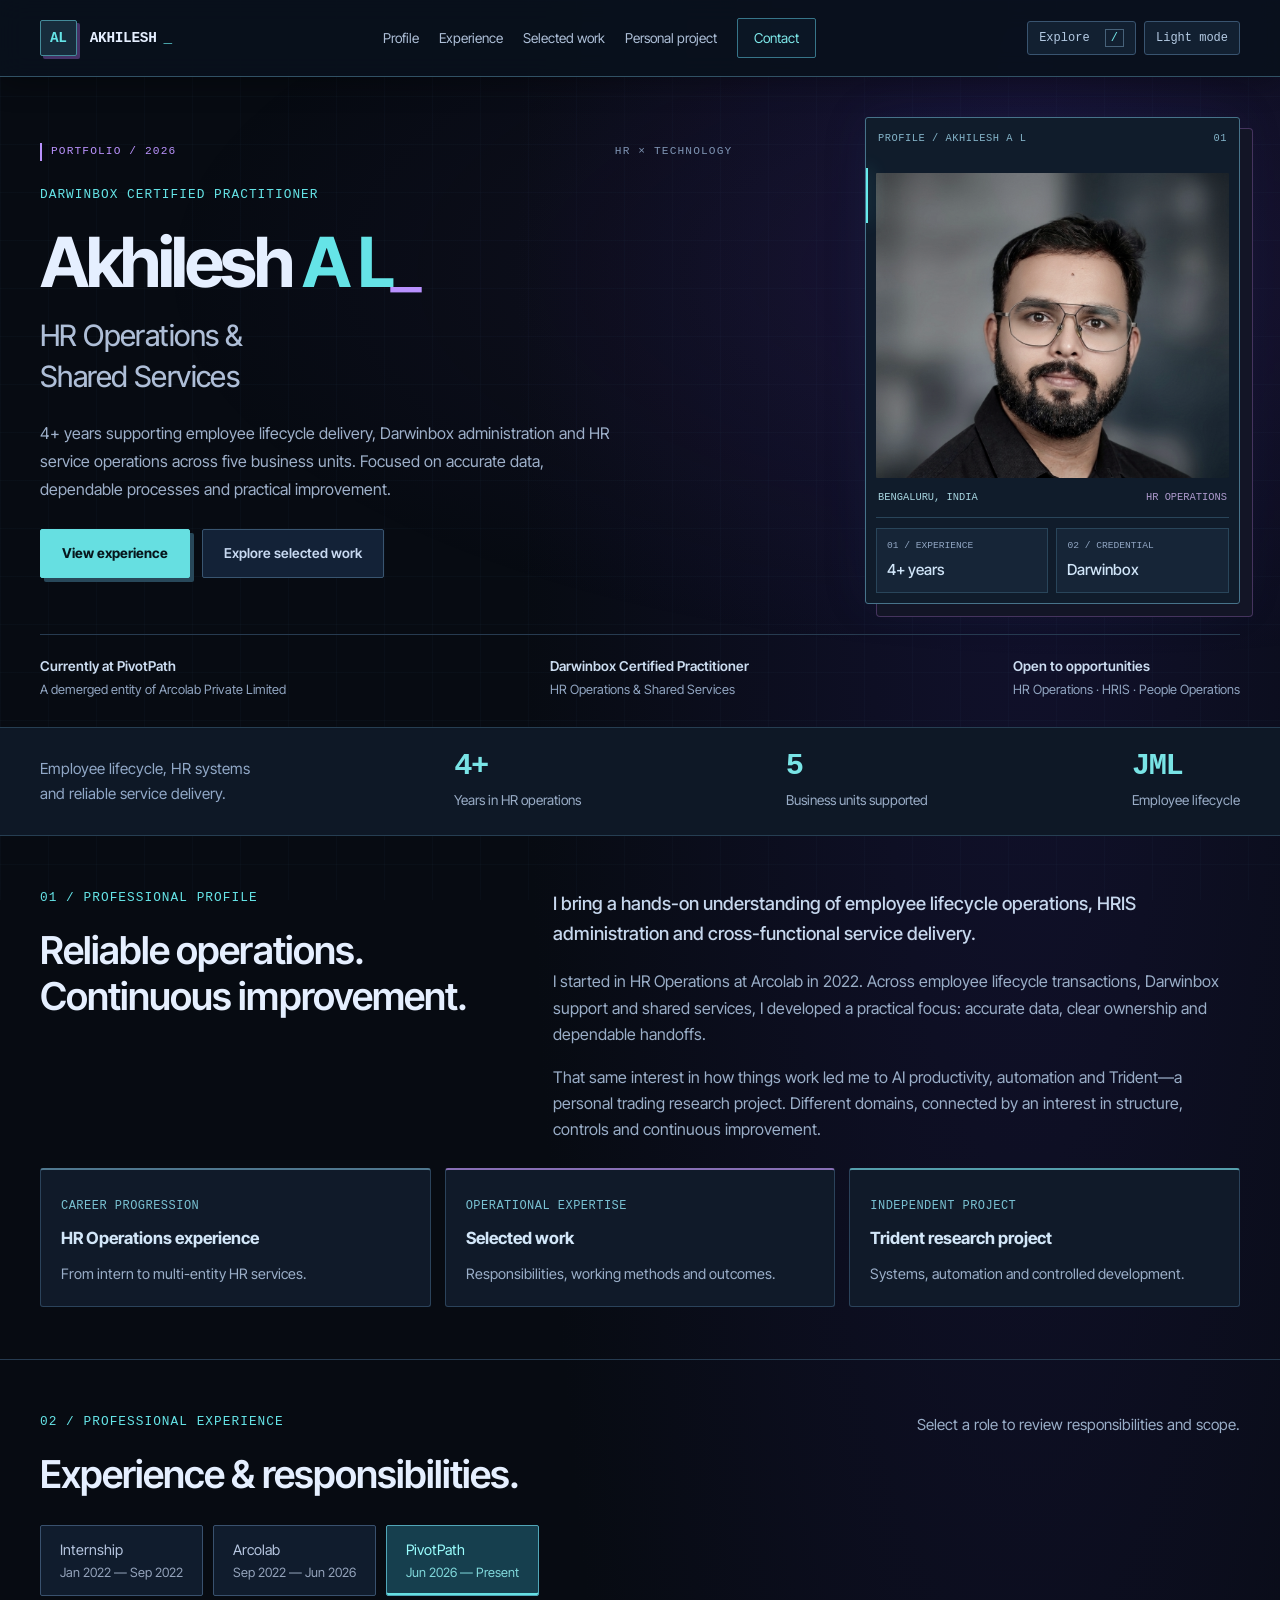
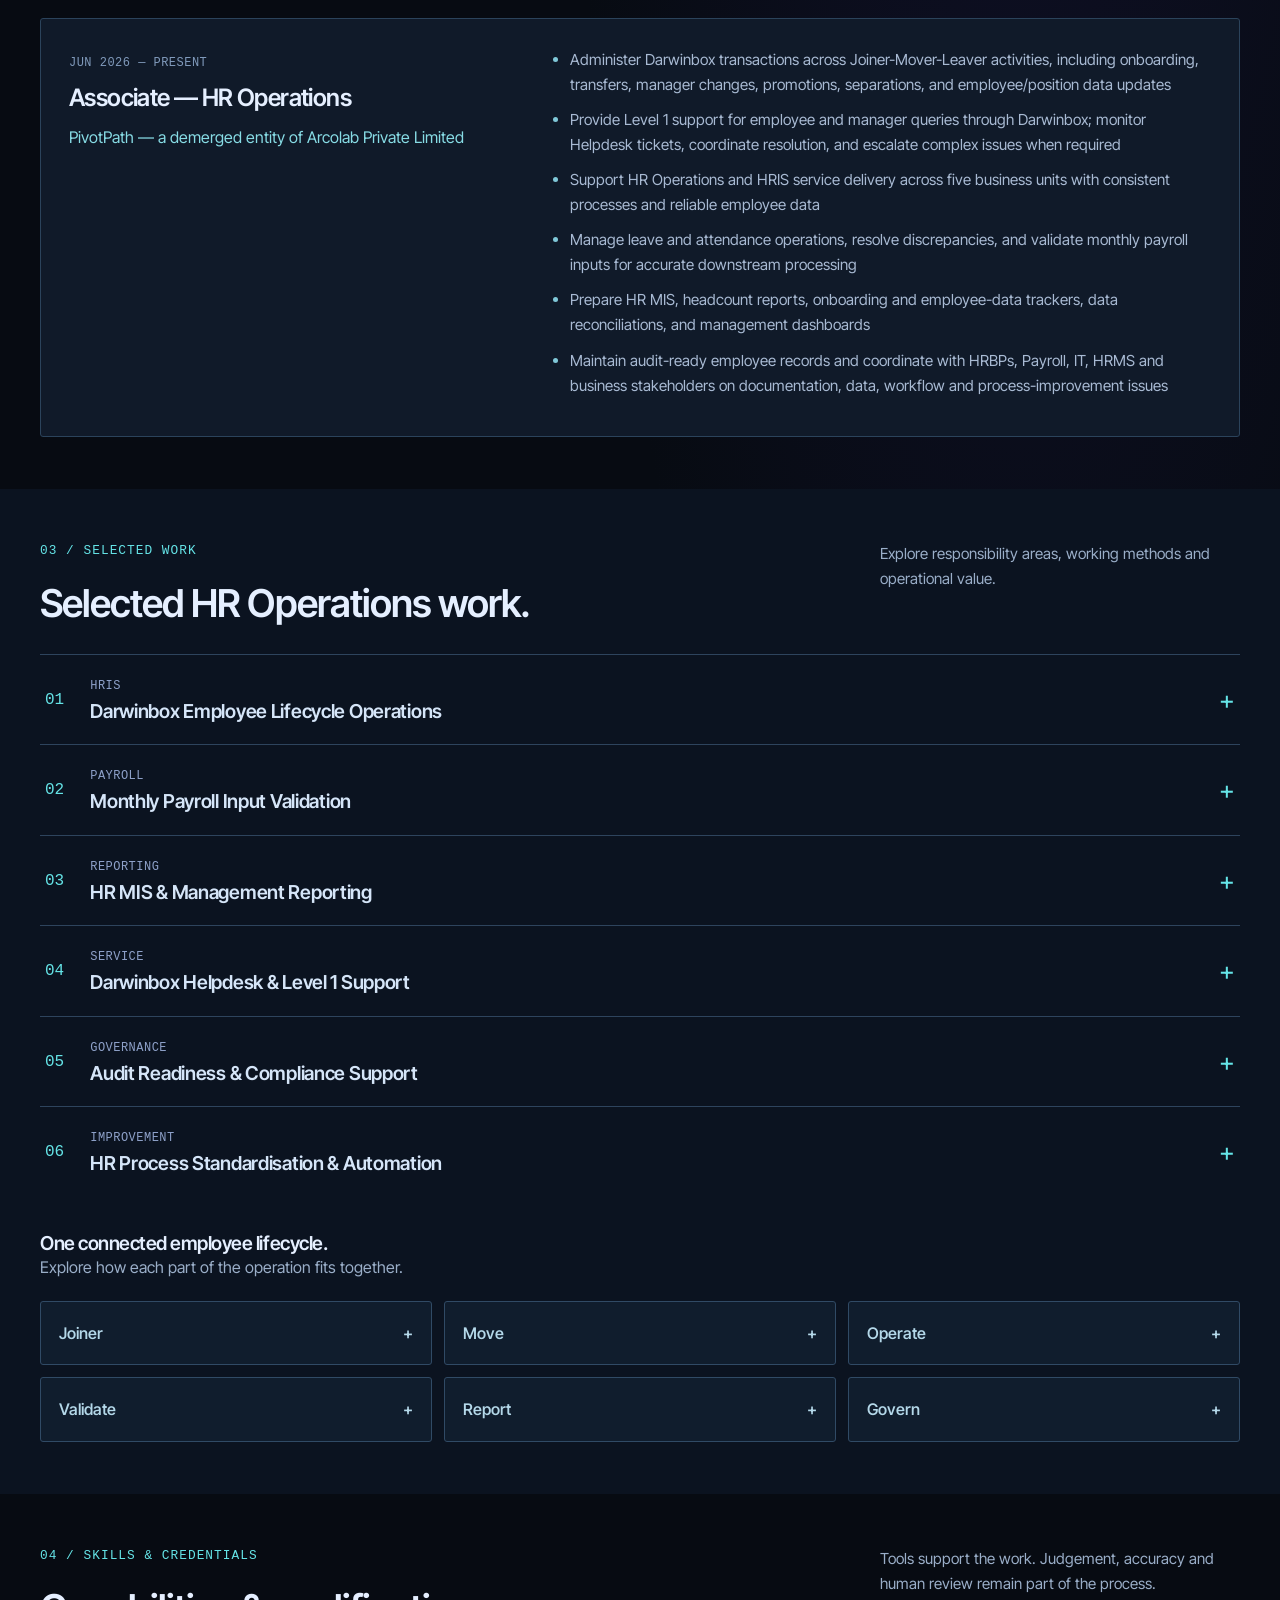
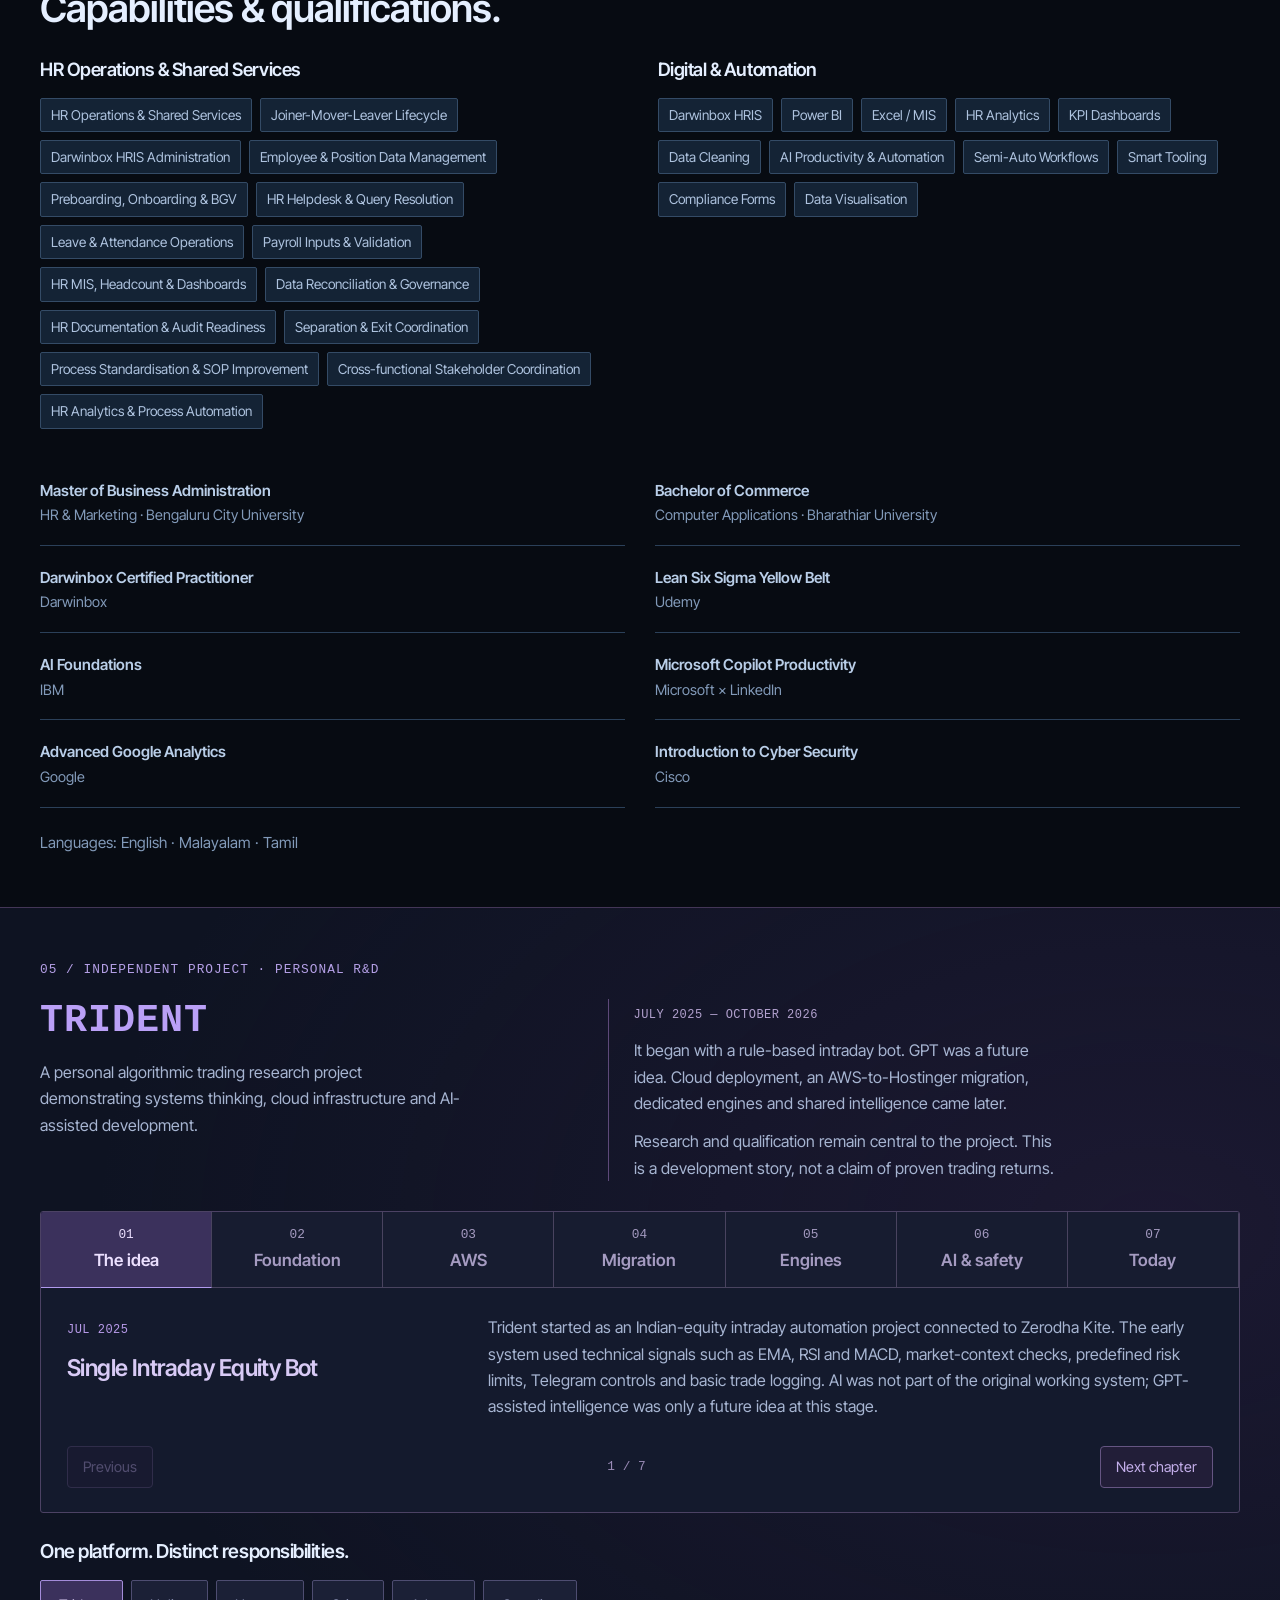
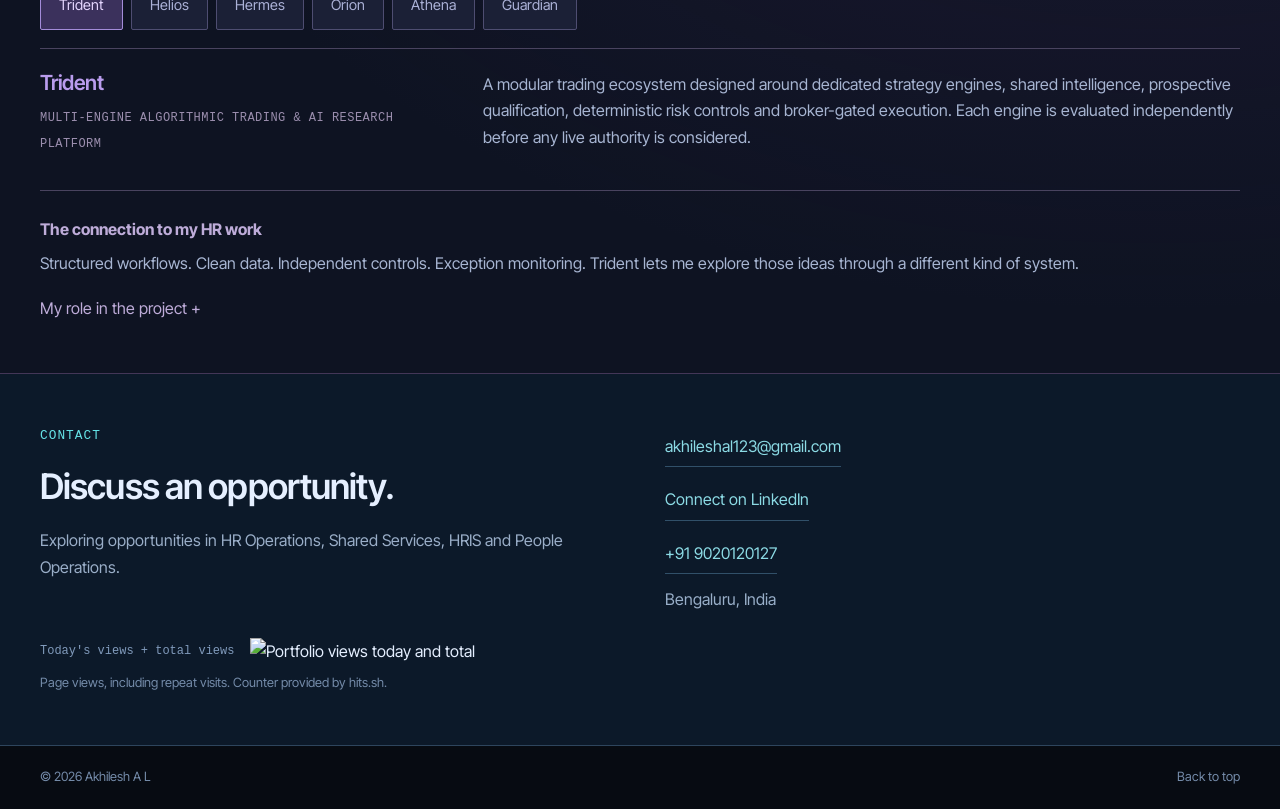
==== commit d286ea42: "Add professional cyberpunk design, theme switch and keyboard section navigator" ====
--- a/index.html
+++ b/index.html
@@ -4,8 +4,10 @@
 
 /* Professional portfolio: restrained type, clear hierarchy, consistent surfaces */
 :root{--bg:#f7f9fc;--paper:#fff;--ink:#182b43;--muted:#536278;--line:#dce3eb;--accent:#2457a6;--lime:#2457a6;--dark:#17375e}body{background:var(--bg);font-family:'Inter Tight',Arial,sans-serif;letter-spacing:0}h1,h2,h3{letter-spacing:-.025em}h1{font-size:clamp(2.6rem,4.5vw,4rem);font-weight:650;line-height:1.12}h2{font-size:clamp(1.9rem,3vw,2.5rem);font-weight:600;line-height:1.2}h3{font-size:1.2rem}nav{background:#ffffffed;border-bottom:1px solid var(--line);backdrop-filter:blur(12px)}.nav-row{height:76px}.brand{font-size:1rem;letter-spacing:-.02em}.brand b{background:var(--dark);color:#fff;border-radius:4px}.nav-links{font-size:.9rem;color:#44566d;gap:25px}.nav-contact{border-color:#c7d2e0;border-radius:5px;color:var(--dark)}#progress{background:#2457a6;height:2px}.eyebrow{font-size:.8rem;letter-spacing:.08em;color:#2457a6}.hero-grid{grid-template-columns:1.4fr .8fr;gap:70px}.professional-role{font-size:clamp(1.6rem,2.4vw,2.1rem);font-weight:450;line-height:1.3;color:#3c5677;letter-spacing:-.02em;margin-top:14px}#hero{padding:48px 0 26px;background:white}.hero-copy>p{font-size:1.05rem;max-width:590px;line-height:1.75;margin:22px 0 26px}.portrait{justify-self:end;width:100%;max-width:350px;background:#f0f3f7;padding:9px;border:1px solid #dce3eb;border-radius:8px;box-shadow:none;transform:none}.portrait img{height:315px;border-radius:4px;filter:none;object-position:center 20%}.photo-caption{padding:12px 5px 4px;font-size:.85rem;display:flex;justify-content:space-between}.photo-caption span{color:#536278}.button{border-radius:5px;padding:11px 20px;font-size:.9rem;border:1px solid #c6d1df;box-shadow:none;background:white}.button.primary{background:#17375e;border-color:#17375e;color:white}.button:hover{background:#2457a6;color:white;border-color:#2457a6}.hero-footer{margin-top:30px;padding-top:20px;border-color:#e0e6ef}.hero-footer strong{font-size:.85rem;font-weight:600}.hero-footer span{font-size:.8rem}.intro-strip{background:#eef3f9;color:var(--ink);padding:23px 0;border-top:1px solid #e0e6ef;border-bottom:1px solid #e0e6ef}.strip-inner>p{color:#4b607b;font-size:.95rem}.metric strong{color:#17375e;font-size:1.9rem;font-weight:600}.metric span{color:#52657e;font-size:.85rem}section{padding:52px 0}.split{gap:55px;grid-template-columns:.8fr 1.2fr}.story-lead{font-size:1.15rem;font-weight:500;line-height:1.65}.chapter-links{gap:14px;margin-top:25px}.chapter-links a{background:white;border:1px solid #dce3eb;padding:20px;border-radius:6px;box-shadow:none}.chapter-links a:hover{border-color:#7d9bc3;transform:none;background:#f7faff}.chapter-links small{color:#587296;font-size:.75rem}.chapter-links b{font-size:1.05rem;margin:9px 0}.chapter-links p{font-size:.9rem}.heading{align-items:start}.heading>p{font-size:.95rem}.tab-row button{border-radius:5px;border-color:#ced8e5;padding:12px 19px;color:#405773;background:white}.tab-row button[aria-selected=true]{background:#17375e;border-color:#17375e;color:white}.career-panel{border-radius:6px;padding:28px;background:white;border-color:#dce3eb}.career-panel h3{font-size:1.5rem}.career-panel li{font-size:.95rem;margin-bottom:10px}.career-panel .company{color:#2457a6}.case summary h3{font-size:1.2rem;letter-spacing:-.015em}.case summary{padding:22px 5px}.case summary small{color:#617894}.case-content{padding-bottom:25px}.case-tools span,.tags span{border-radius:4px;background:#f6f8fb;color:#4b5d73;border-color:#dce3eb;font-size:.85rem}.workflow-item{background:#f4f7fb;border:1px solid #e2e8f1;border-radius:5px}.workflow-item summary{font-weight:550}.credentials{gap:0 30px}.credential{padding:18px 0}.credential strong{font-size:.95rem;font-weight:600}.credential span{font-size:.9rem}.tools-grid h3{font-size:1.15rem}.tags{gap:8px}#lab{background:#eef2f7;border-top:1px solid #d9e1ec;border-bottom:1px solid #d9e1ec;color:#182b43}.dark .eyebrow{color:#526b8c}.lab-header h2{font-size:2.5rem;line-height:1.15;margin-bottom:16px;font-weight:600}.lab-header{grid-template-columns:.9fr 1.1fr;gap:50px}.dark p{color:#536278}.lab-note{border-left-color:#c7d3e2;padding-left:25px}.lab-note small{color:#5c7190}.evolution{background:#fff;border:1px solid #cbd6e4;border-radius:6px}.step-tabs{background:#f5f7fb}.step-tabs button{color:#4b617e;border-color:#d9e2ee;padding:14px 8px}.step-tabs button[aria-selected=true]{background:#234974;color:#fff}.evo-body{padding:26px;gap:30px}.evo-body h3{font-size:1.45rem;line-height:1.3}.evo-body small{color:#526b8c}.evo-control{padding:0 26px 24px}.evo-control button{color:#27466a;border-color:#c5d2e2;border-radius:4px;background:#f9fbfd}.evo-control span{color:#5a6d86}.engine-tabs button{color:#385472;border:1px solid #c5d2e2;border-radius:5px;background:#f8fafd}.engine-tabs button[aria-selected=true]{background:#234974;color:white;border-color:#234974}.engine-panel{border-color:#ccd7e5}.engine-panel h3{color:#244a77;font-size:1.3rem}.engine-panel small{color:#526b8c}.bridge{border-color:#ccd7e5}.bridge strong{color:#294767}.bridge summary{color:#294767}.engine-explorer{margin-top:28px}#contact{background:#fff;border-bottom:1px solid var(--line)}.contact-grid{gap:50px}.contact-grid h2{font-size:2.2rem}.contact-links>a{border-color:#d9e2ec;color:#2457a6}.contact-links span{color:#536278}.traffic-note{color:#62728a}.skip:focus{background:white}footer{background:#f7f9fc}.languages{font-size:.95rem}.nav-links a.active{color:#2457a6}small{letter-spacing:.04em}button:focus-visible,a:focus-visible,summary:focus-visible{outline-color:#5483c3}@media(min-width:1500px){.portrait img{height:335px}}@media(max-width:900px){.hero-grid{grid-template-columns:1.2fr .8fr;gap:30px}.portrait img{height:300px}.nav-links{gap:16px}.split{gap:30px}.hero-footer{gap:18px}.lab-header{gap:30px}}@media(max-width:640px){.nav-row{height:66px}.nav-links{top:66px;background:white}.menu{color:#17375e;border-radius:4px}.hero-grid{grid-template-columns:1fr;gap:26px}#hero{padding:30px 0 24px}.hero-copy>p{font-size:1rem;margin:18px 0 22px}.professional-role{font-size:1.65rem;margin-top:11px}.portrait{max-width:330px;justify-self:center}.portrait img{height:285px}.hero-footer{margin-top:24px;gap:13px}.hero-footer>div{width:100%}.hero-footer strong{font-size:.9rem}.hero-footer span{font-size:.8rem}section{padding:38px 0}.strip-inner{gap:20px}.strip-inner>p{font-size:.9rem}.metric strong{font-size:1.7rem}.metric span{font-size:.75rem}.split{display:block}.chapter-links a{padding:17px}.tab-row button{padding:10px;font-size:.85rem}.tab-row button span{font-size:.75rem}.career-panel{padding:22px}.case summary h3{font-size:1.1rem}.case-content{padding:0 0 24px}.case summary{padding:20px 0}.workflow-list{gap:9px}.workflow-item{padding:15px}.credentials{grid-template-columns:1fr}.lab-header{display:block}.lab-note{margin-top:22px}.lab-header h2{font-size:2.1rem}.evo-body{padding:22px;gap:18px}.evo-control{padding:0 22px 22px}.step-tabs button{padding:12px 5px}.engine-tabs{gap:7px}.engine-tabs button{padding:10px 14px}.contact-grid h2{font-size:1.9rem}}
-</style></head><body><a class="skip" href="#main">Skip to content</a><div id="progress" aria-hidden="true"></div><nav aria-label="Main navigation"><div class="wrap nav-row"><a class="brand" href="#hero"><b>AL</b> Akhilesh A L</a><button class="menu" aria-expanded="false" aria-controls="navigation">Menu</button><div class="nav-links" id="navigation"><a href="#about">Profile</a><a href="#experience">Experience</a><a href="#impact">Selected work</a><a href="#lab">Personal project</a><a class="nav-contact" href="#contact">Contact</a></div></div></nav><main id="main">
-<section id="hero"><div class="wrap"><div class="hero-grid"><div class="hero-copy"><div class="eyebrow">Darwinbox Certified Practitioner</div><h1>Akhilesh A L</h1><h2 class="professional-role">HR Operations &amp;<br>Shared Services</h2><p>4+ years supporting employee lifecycle delivery, Darwinbox administration and HR service operations across five business units. Focused on accurate data, dependable processes and practical improvement.</p><div class="actions"><a class="button primary" href="#experience">View experience</a><a class="button" href="#impact">Explore selected work</a></div></div><div class="portrait"><img src="[data-uri]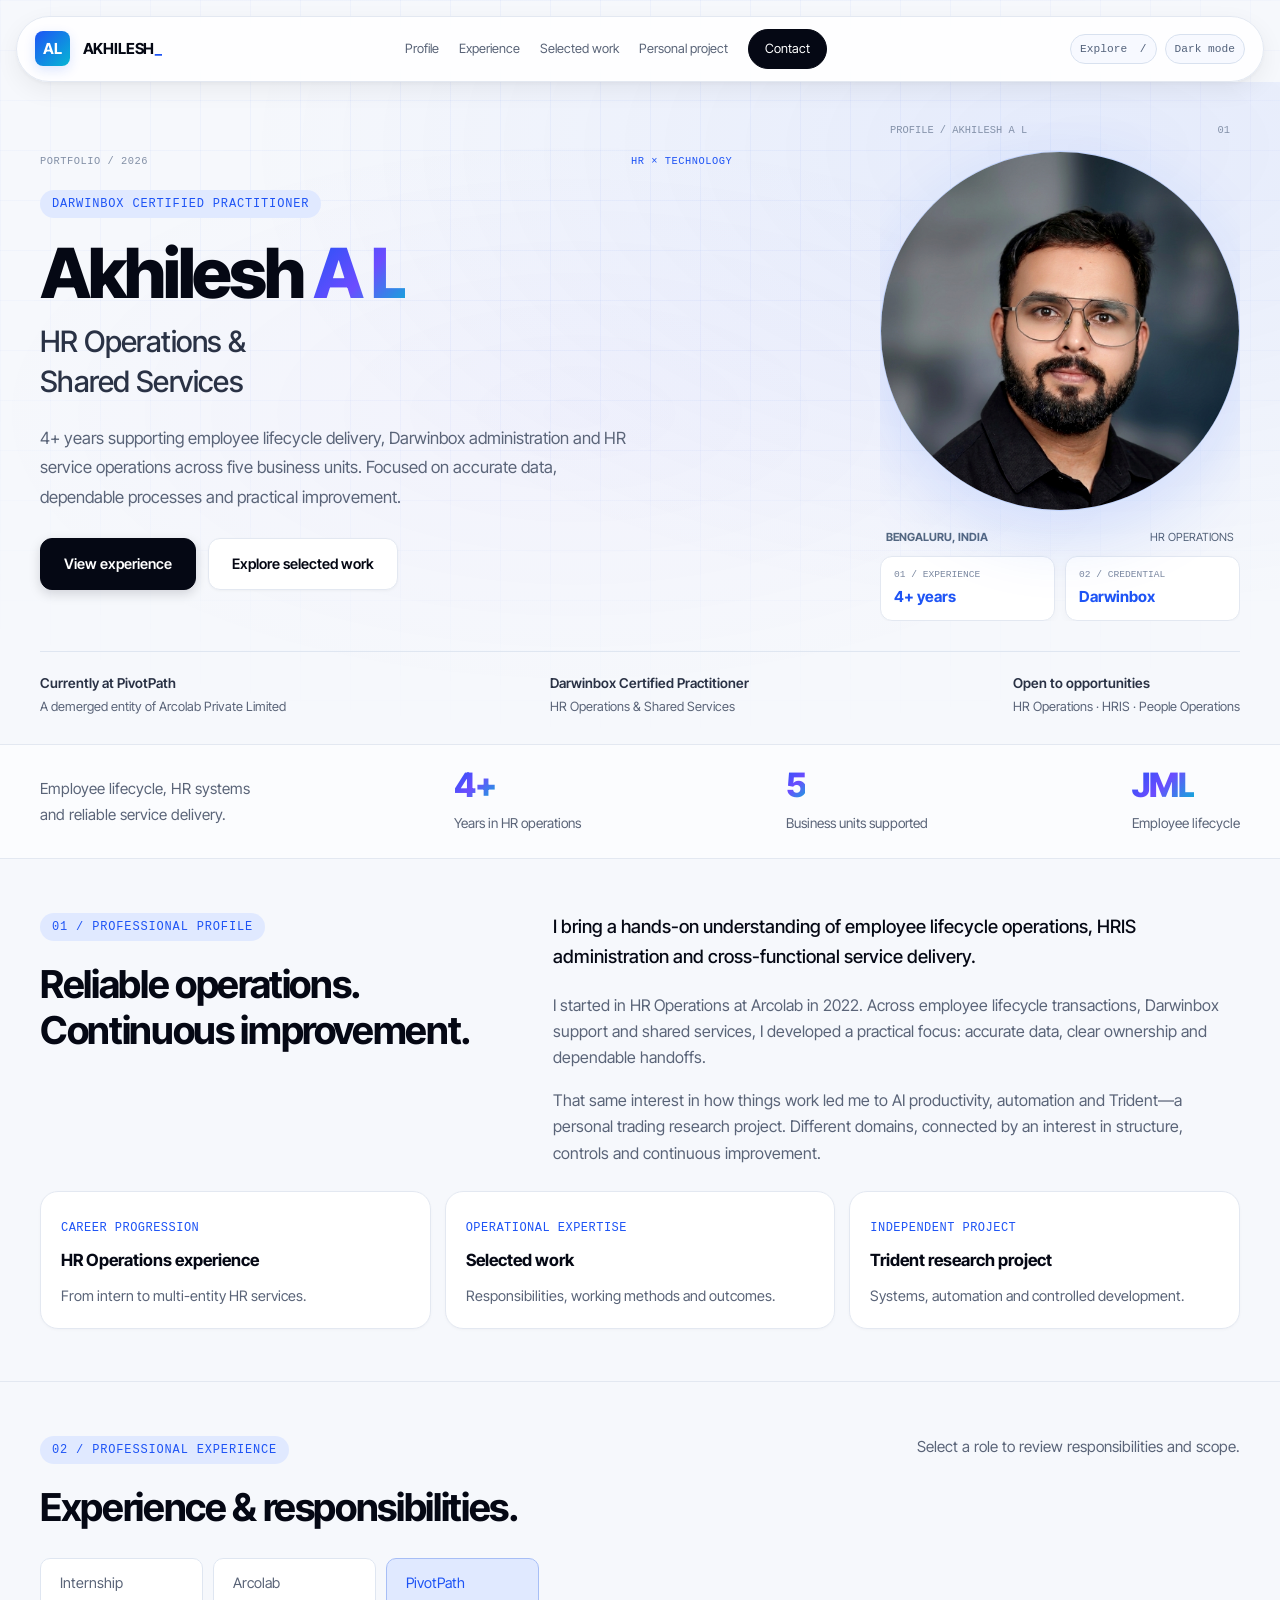
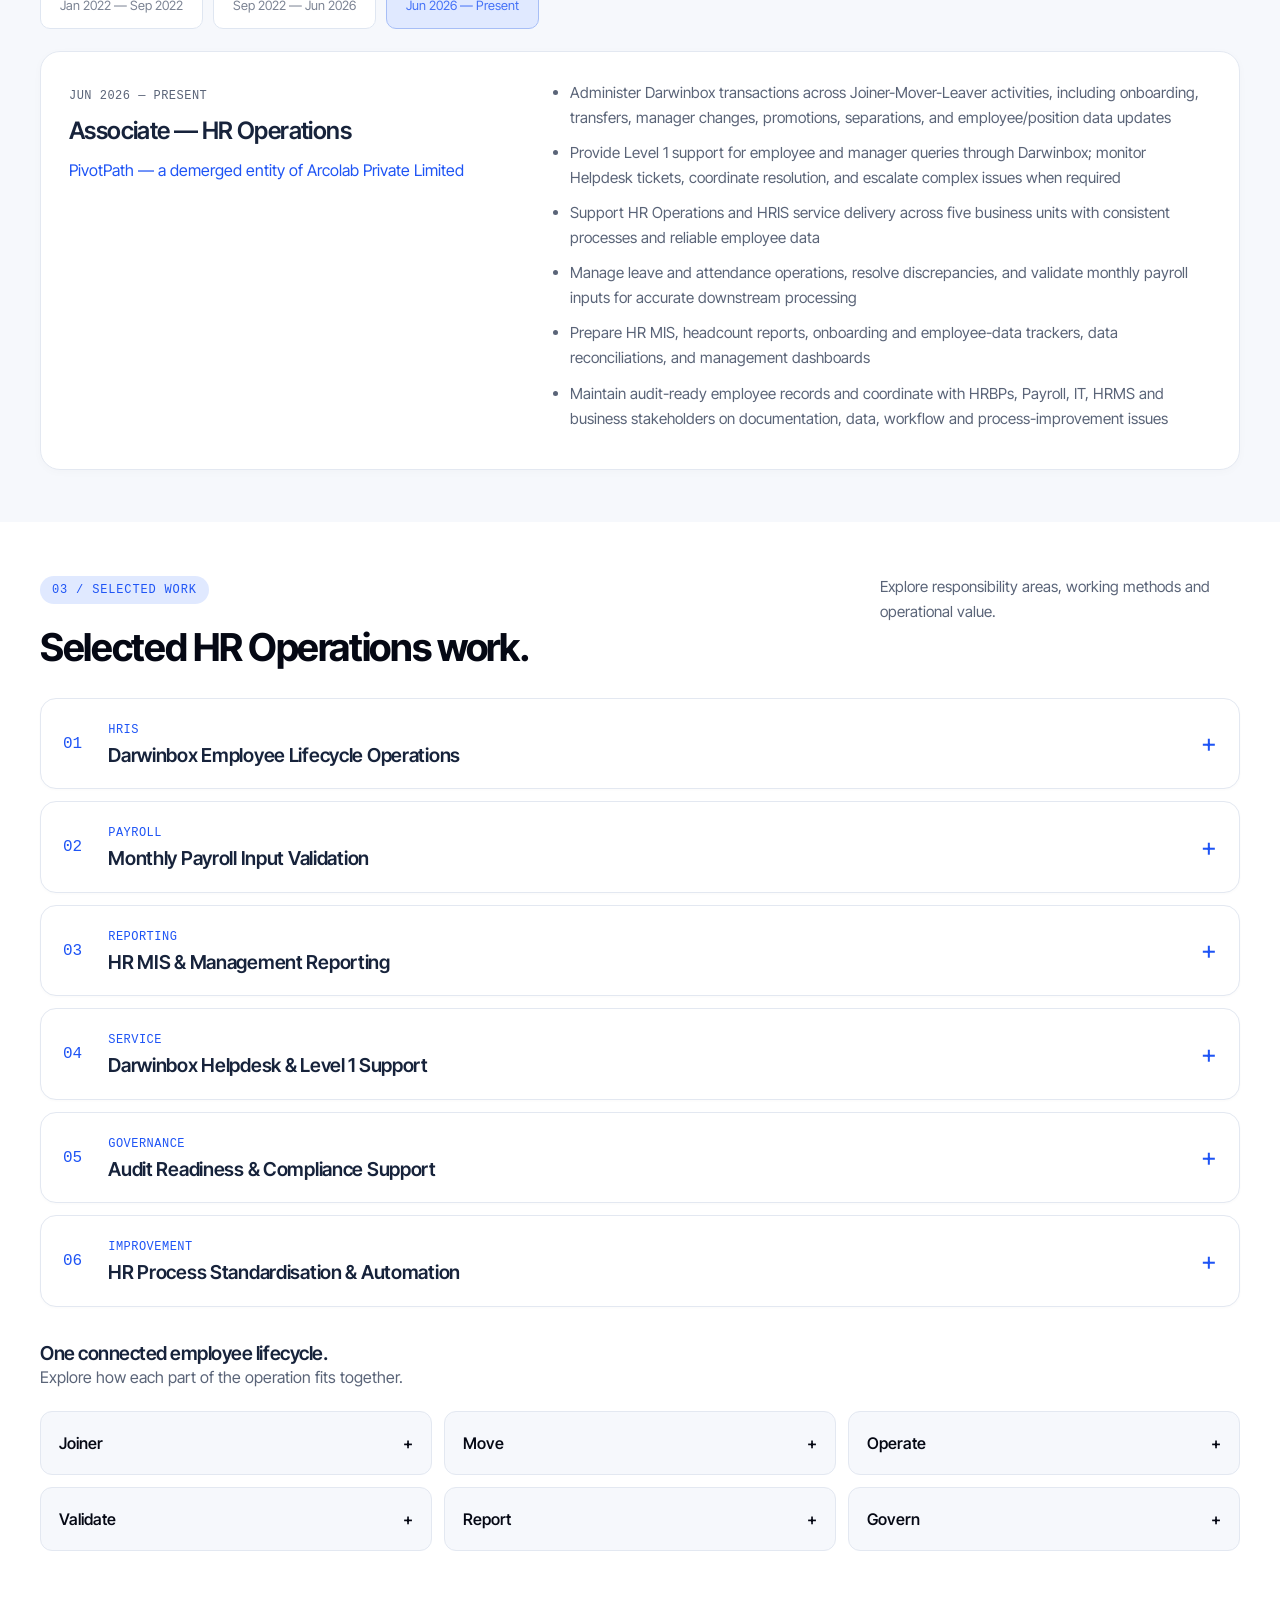
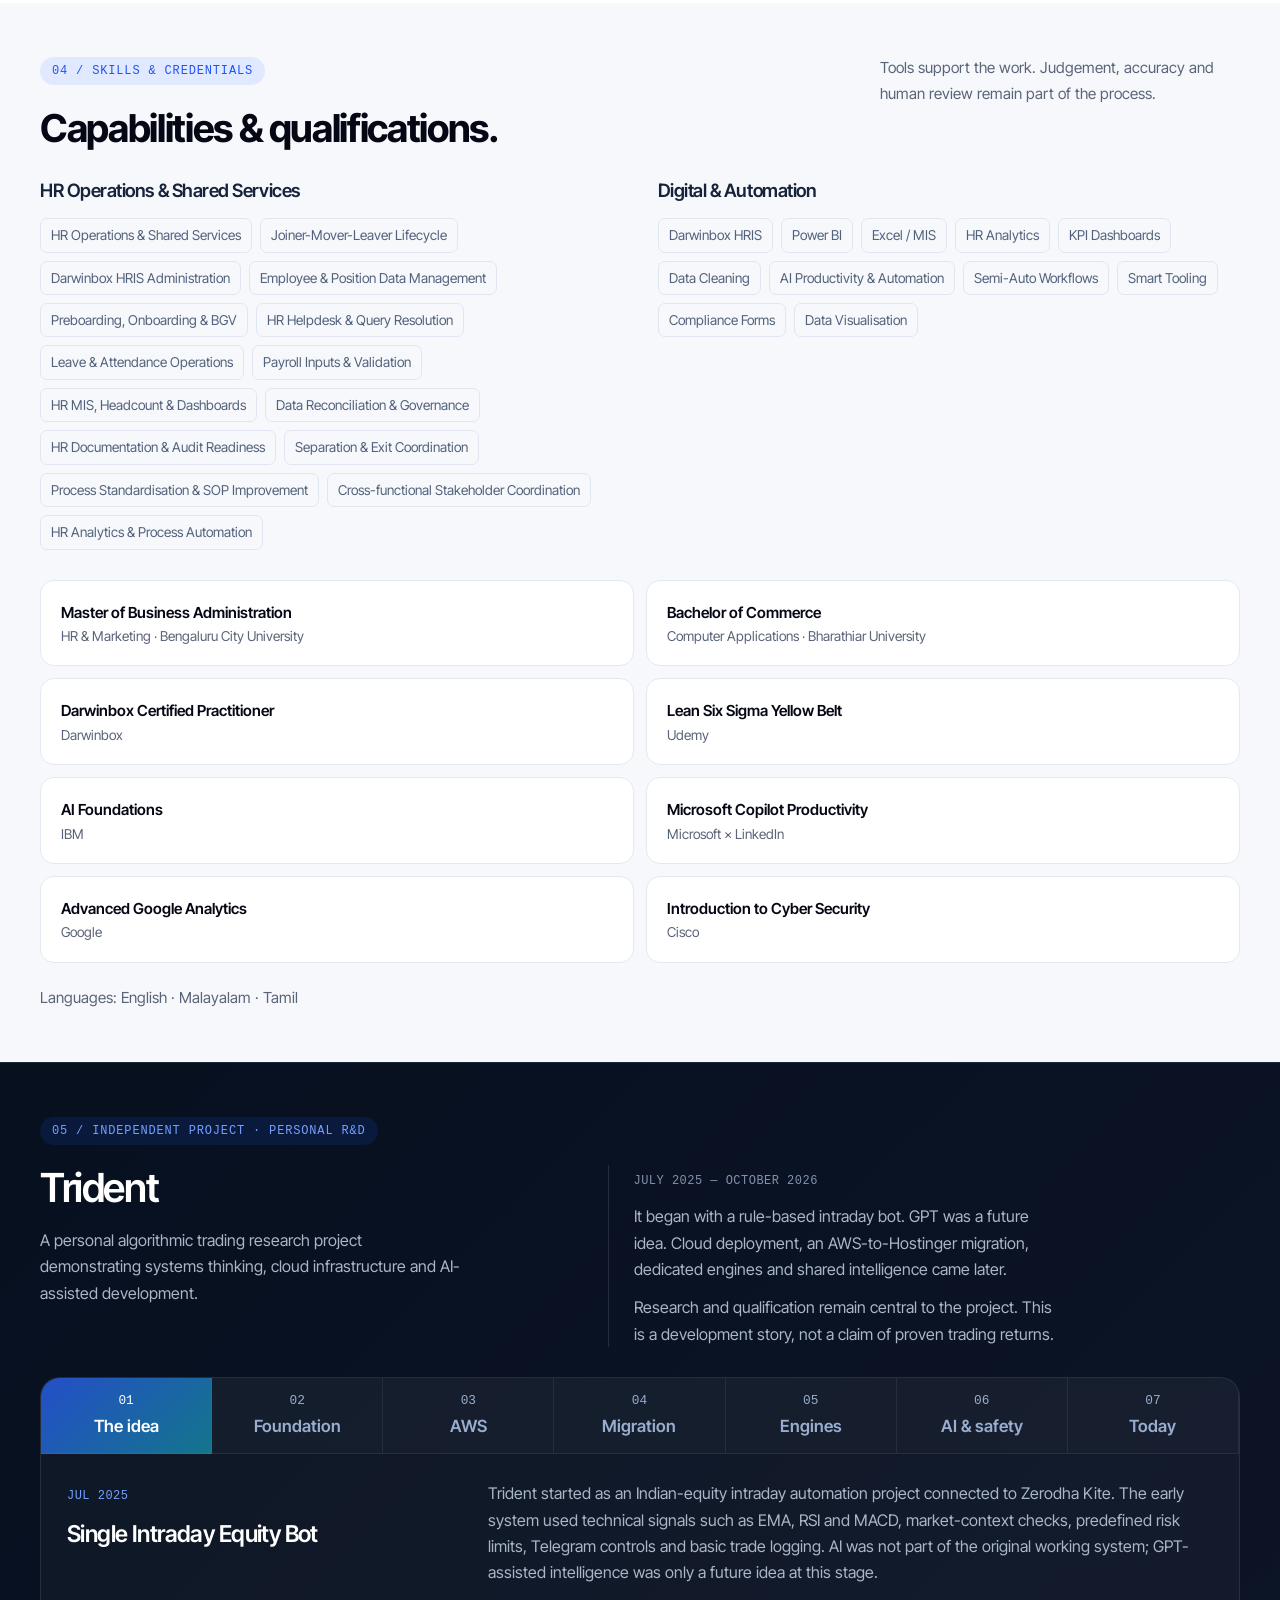
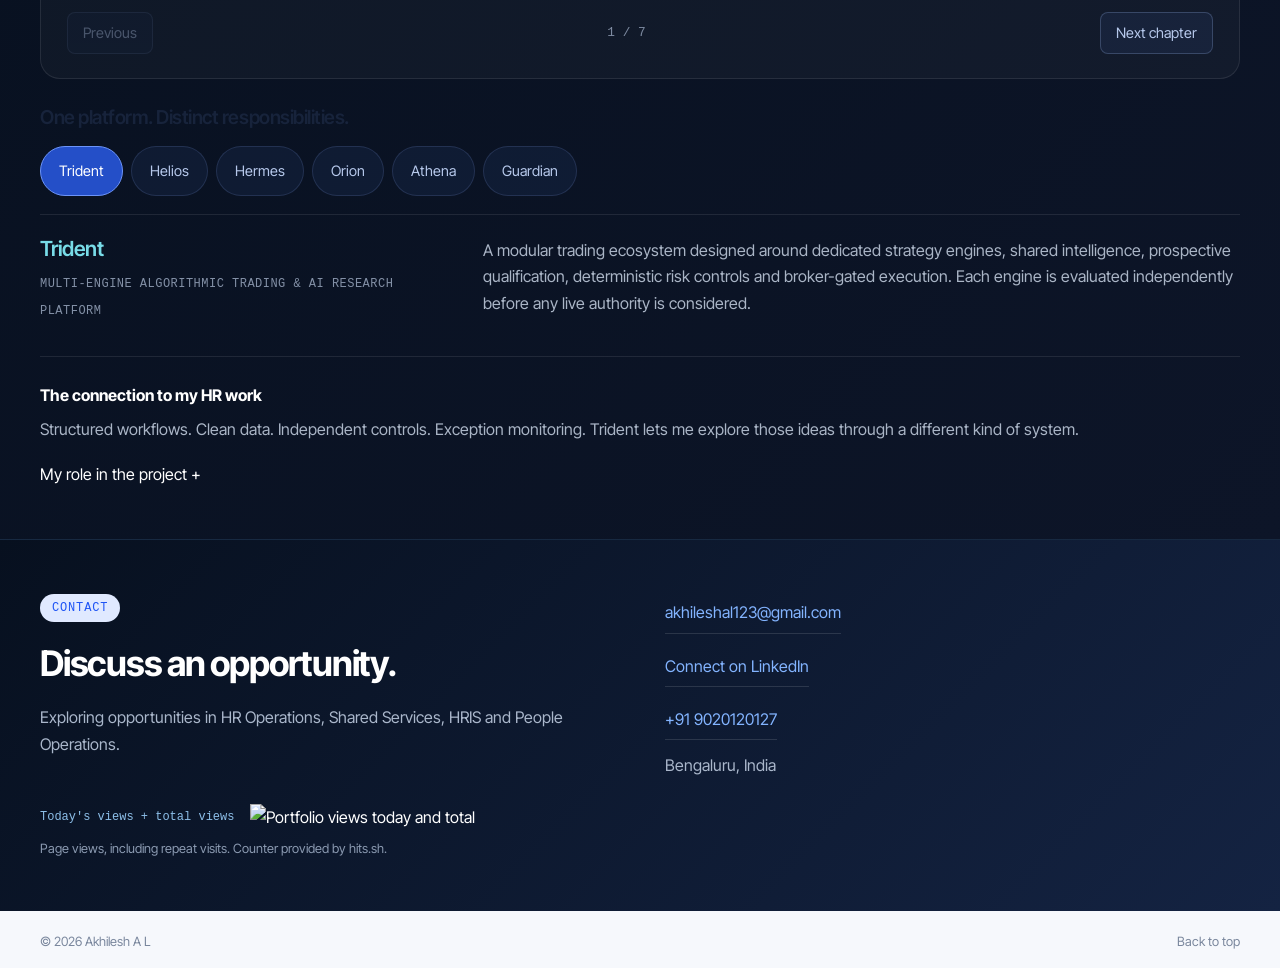
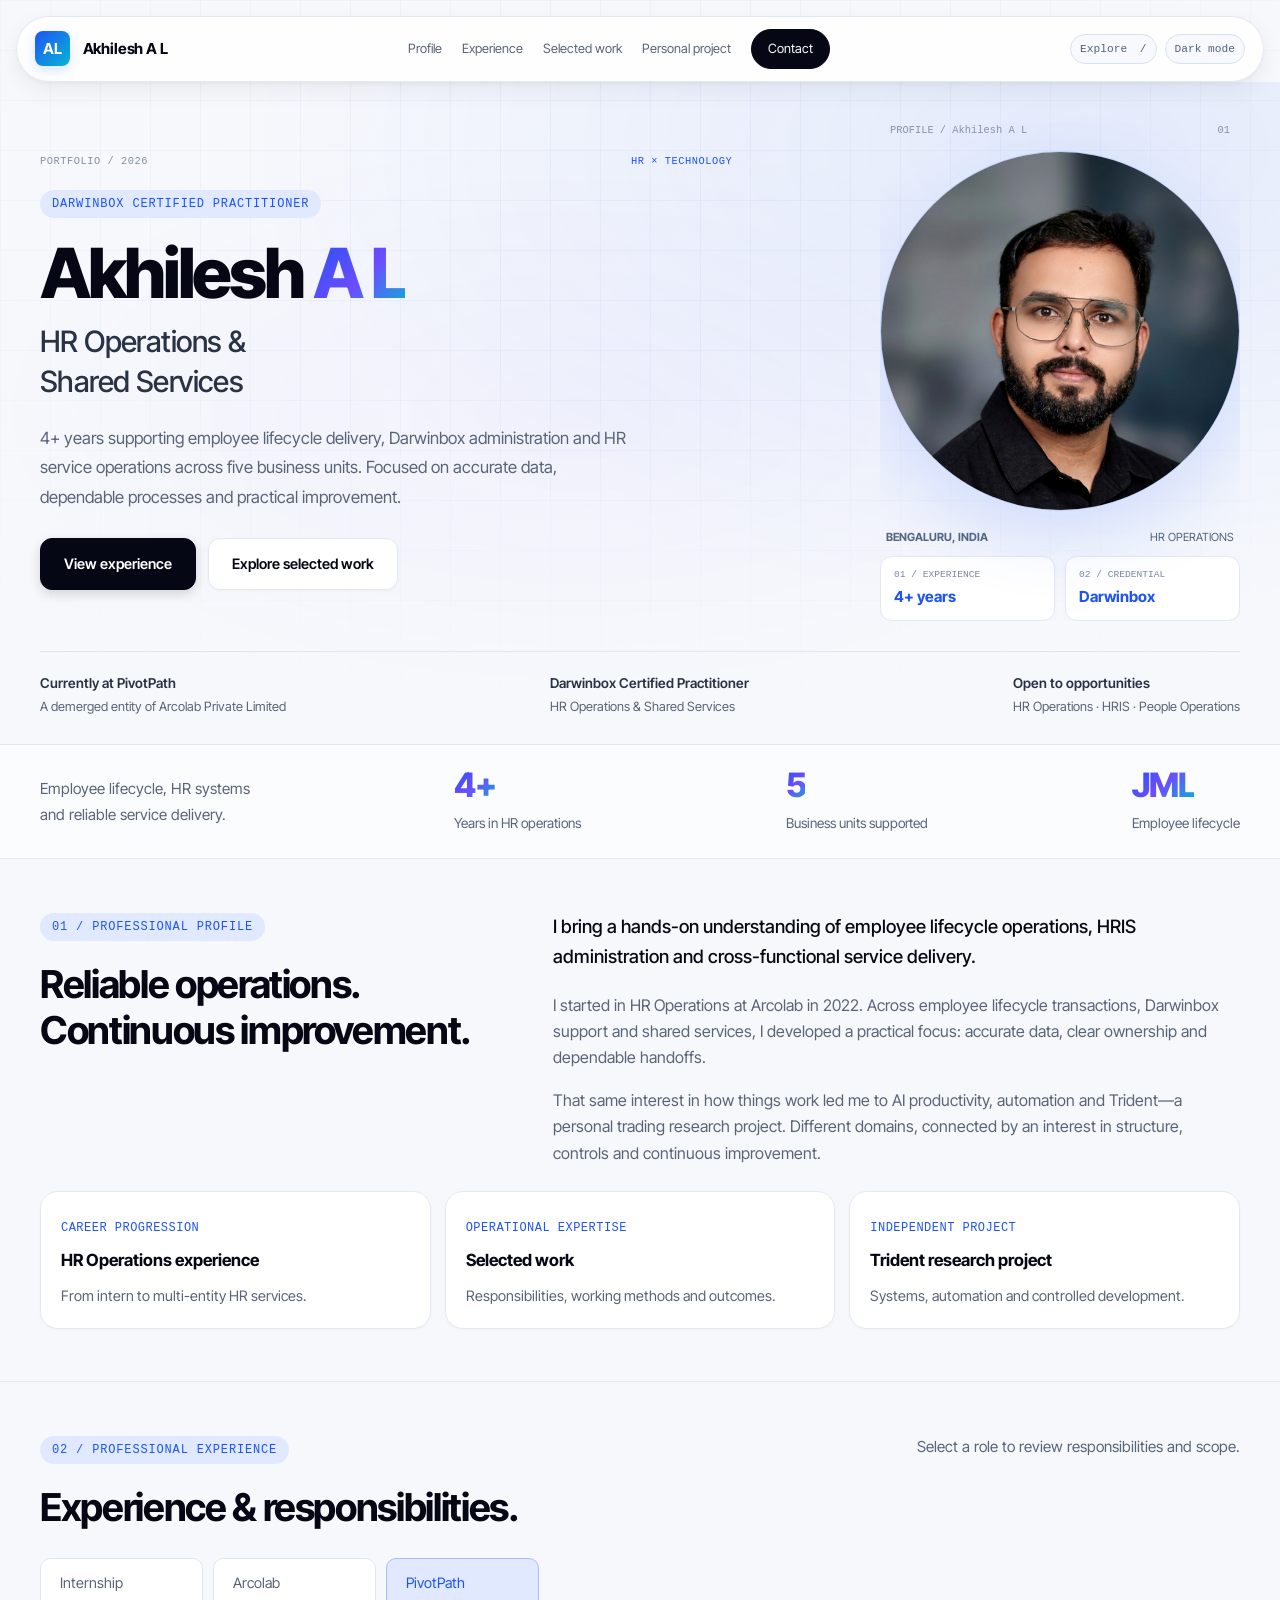
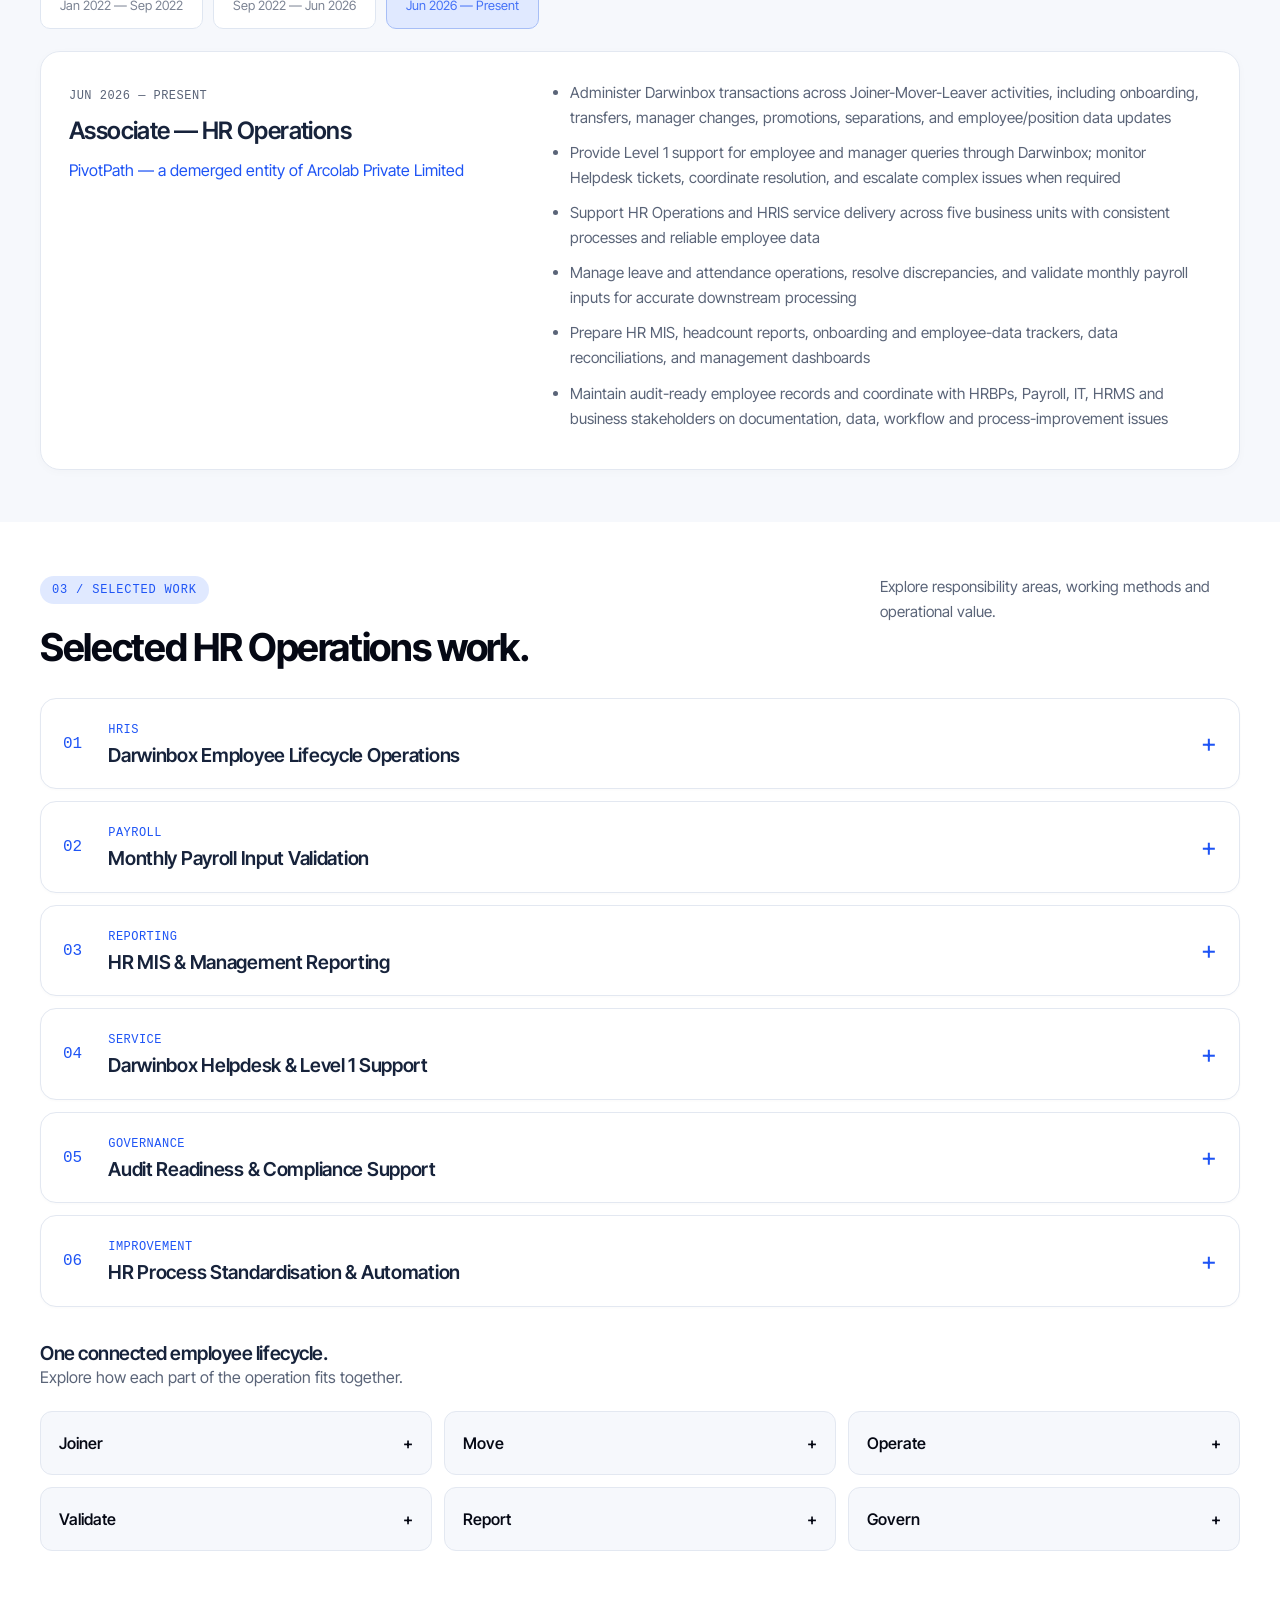
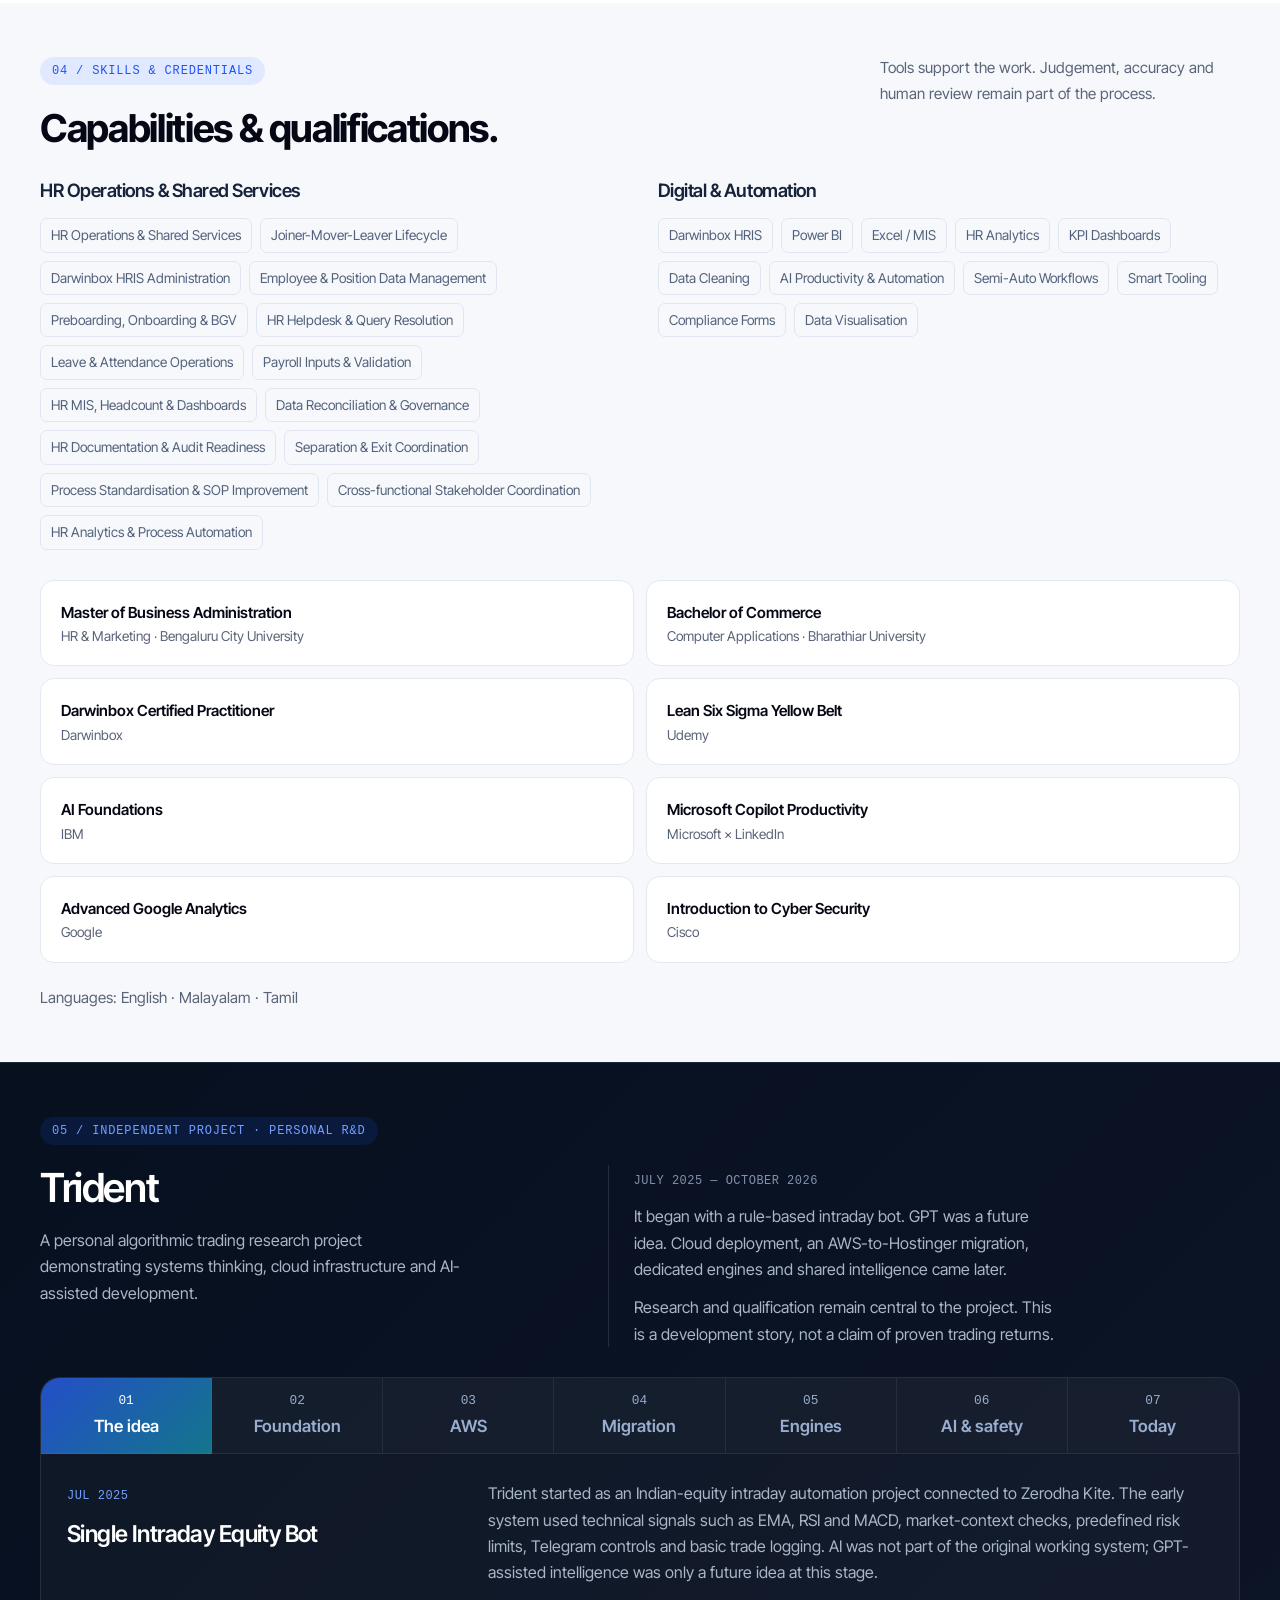
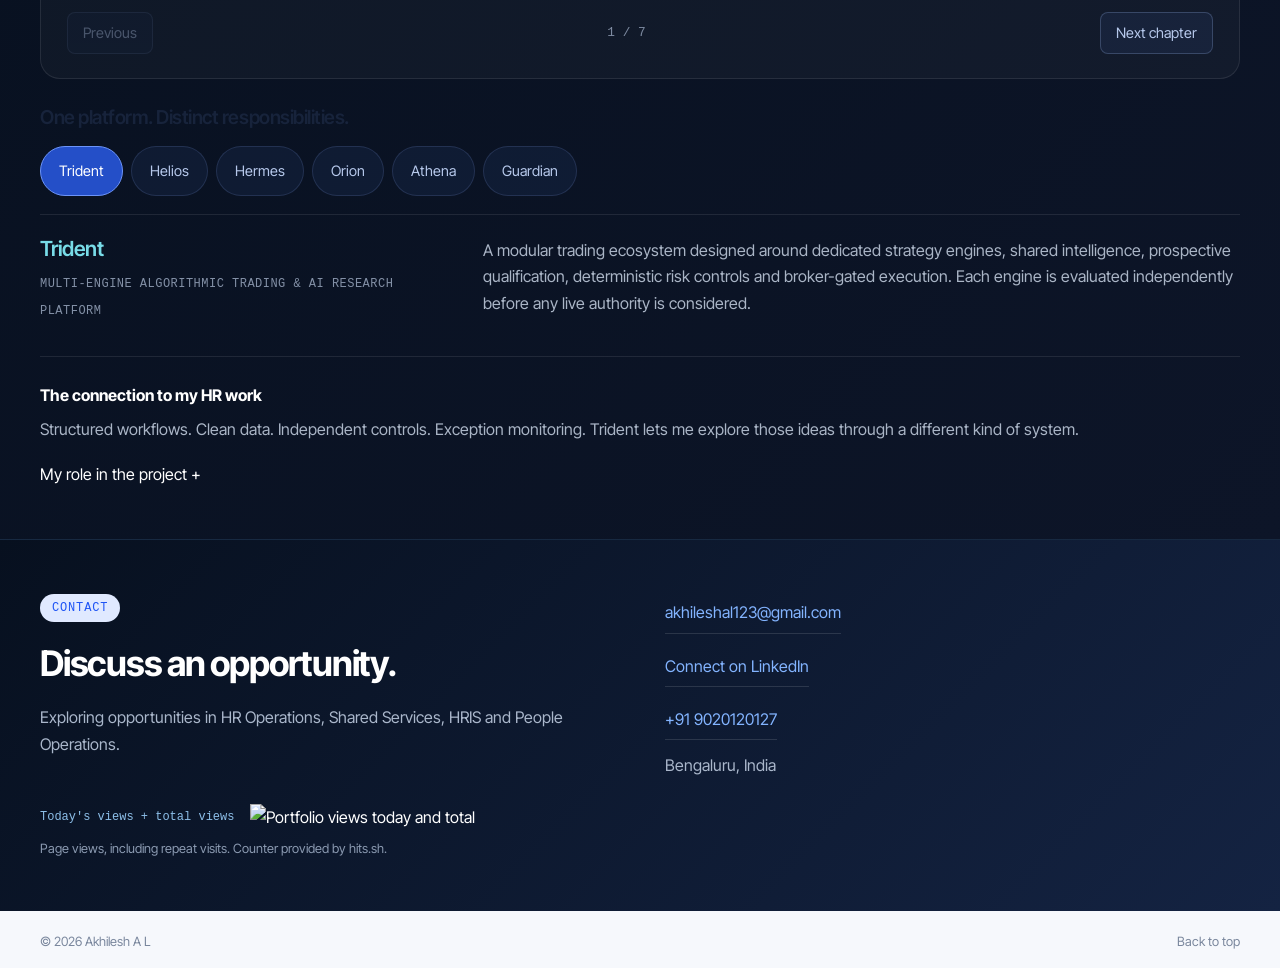
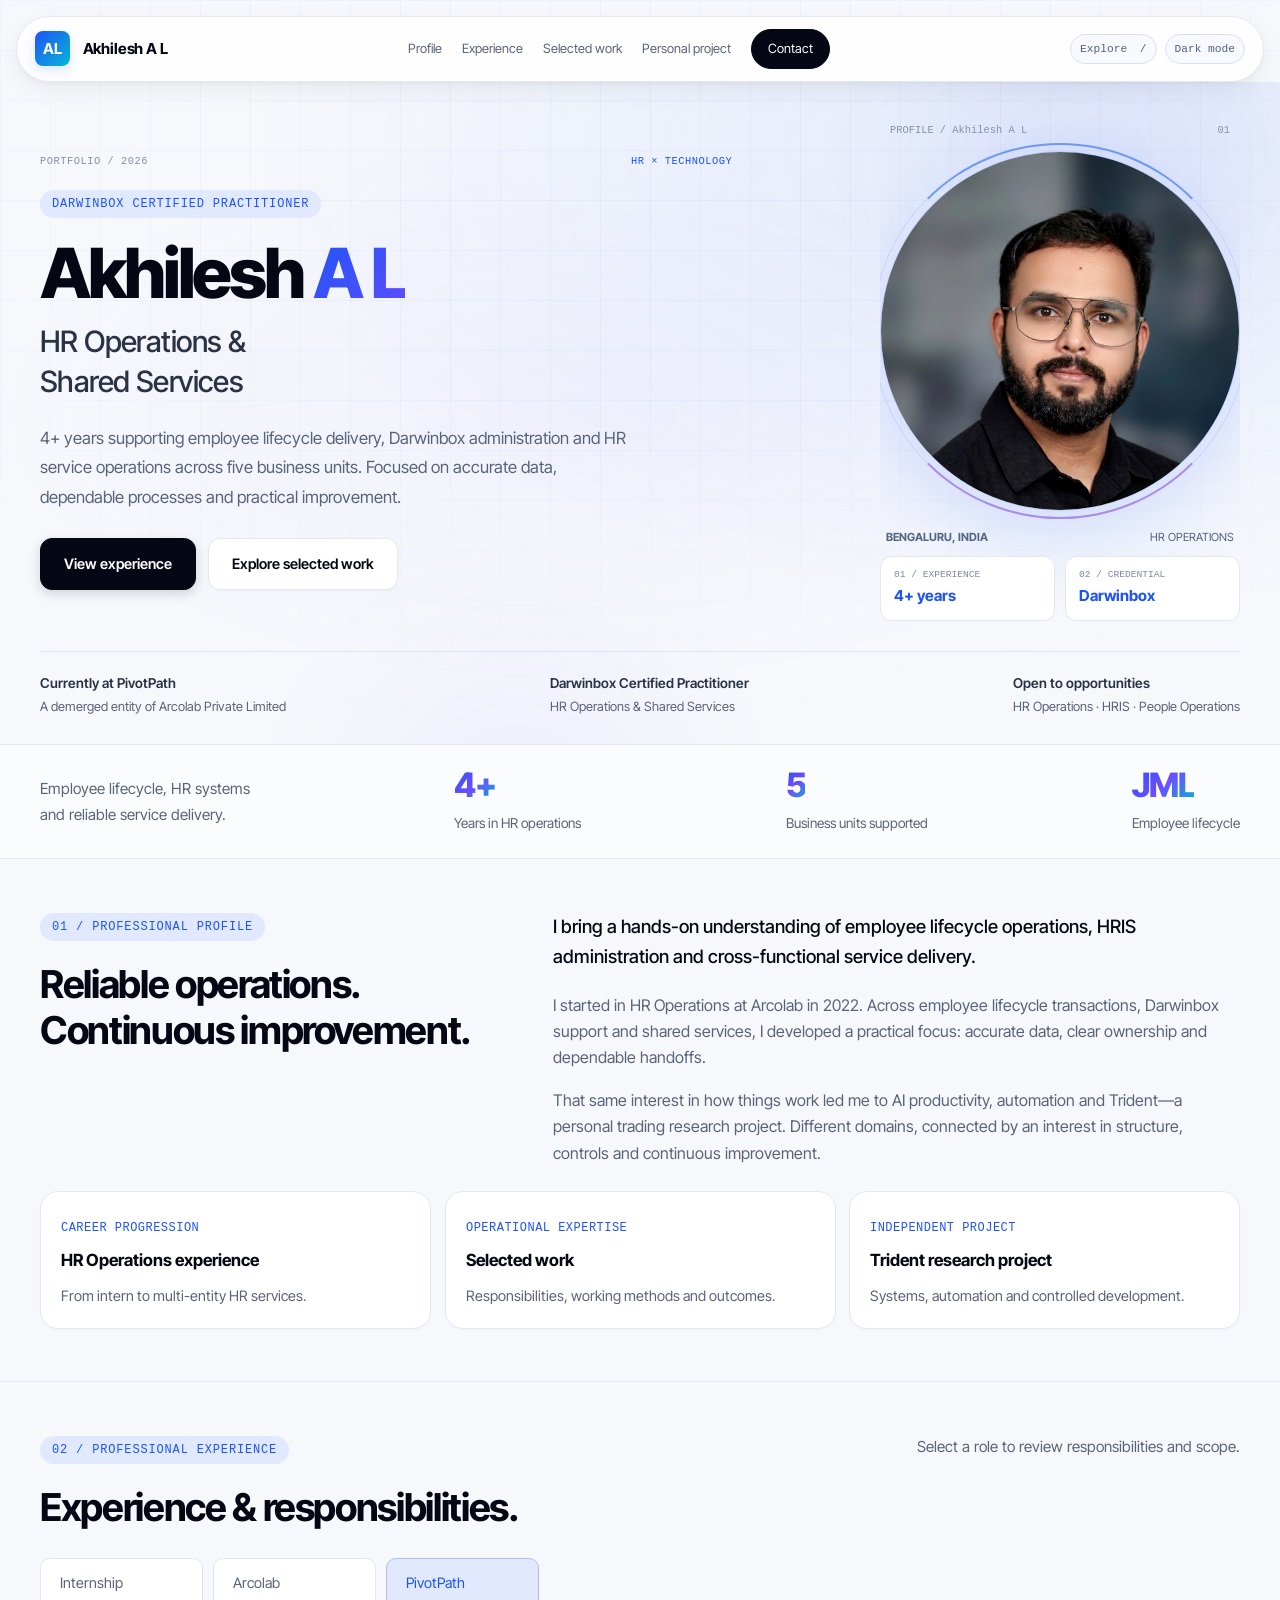
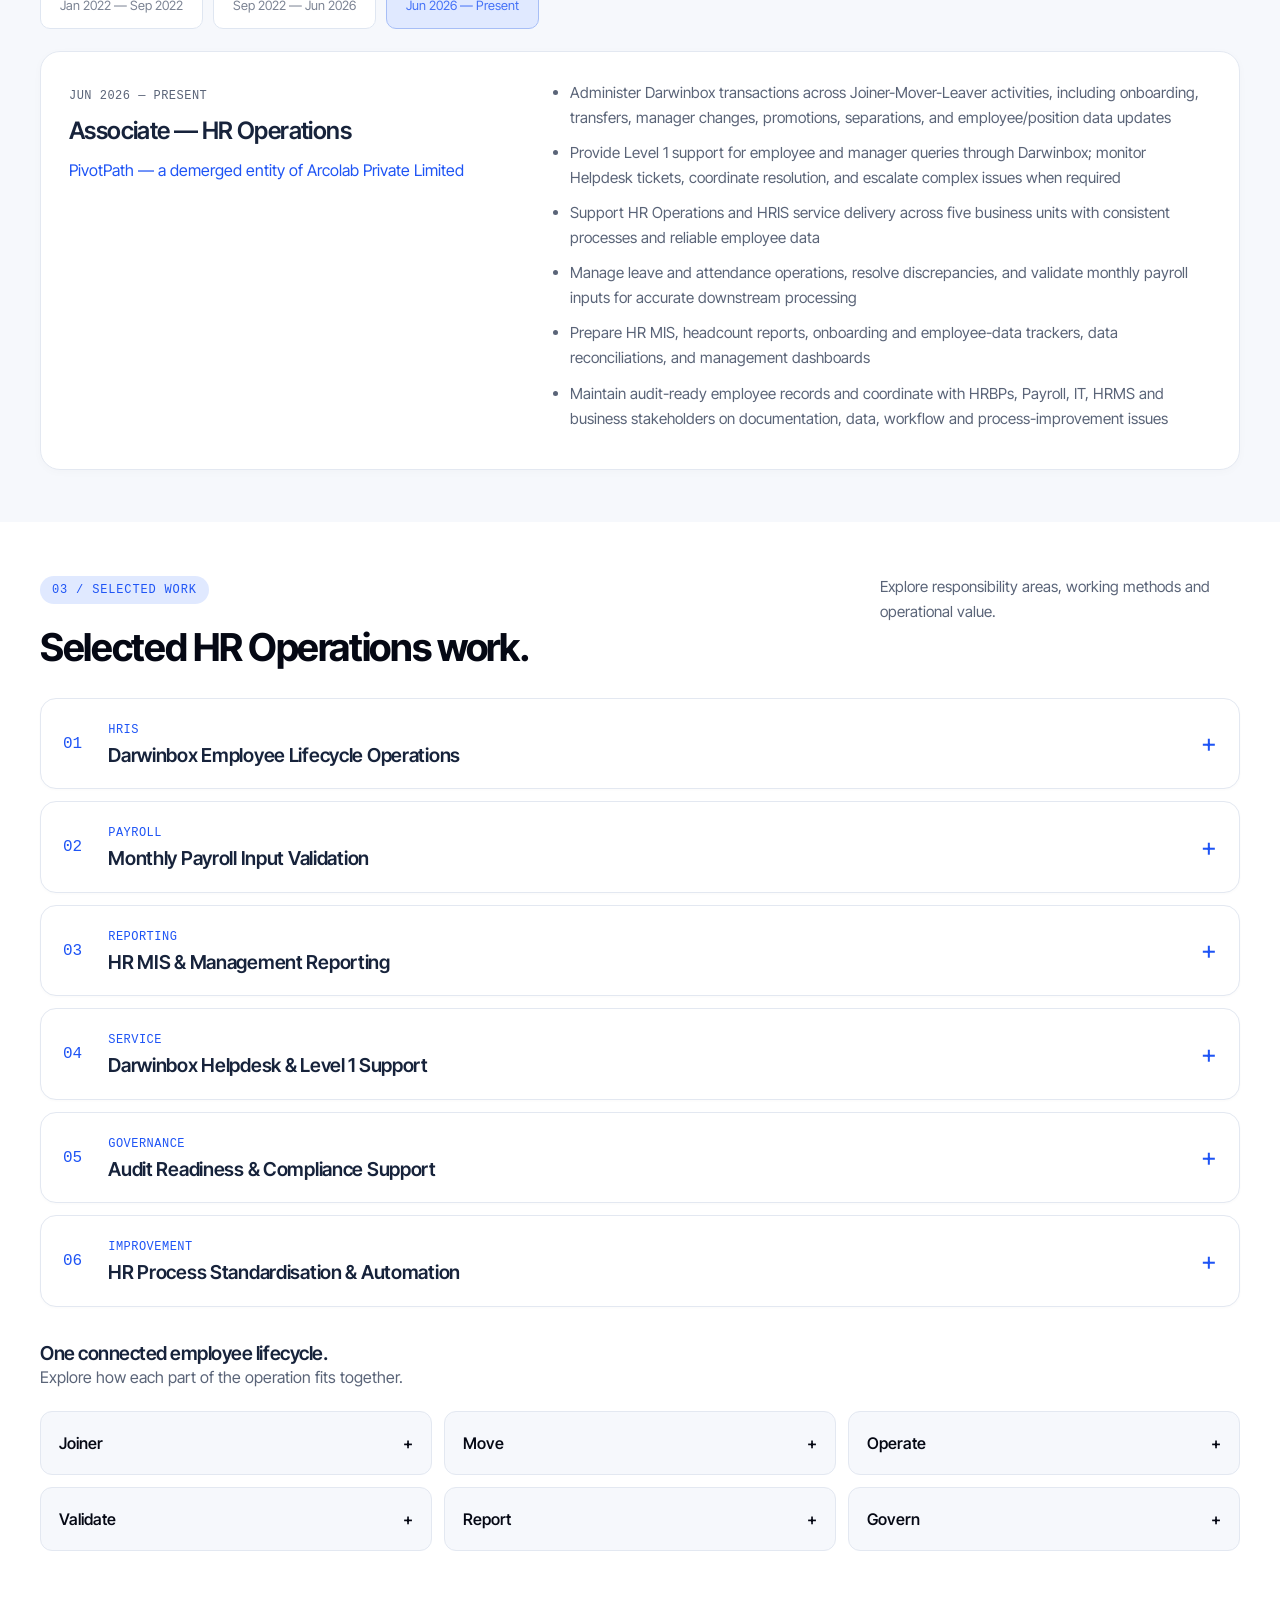
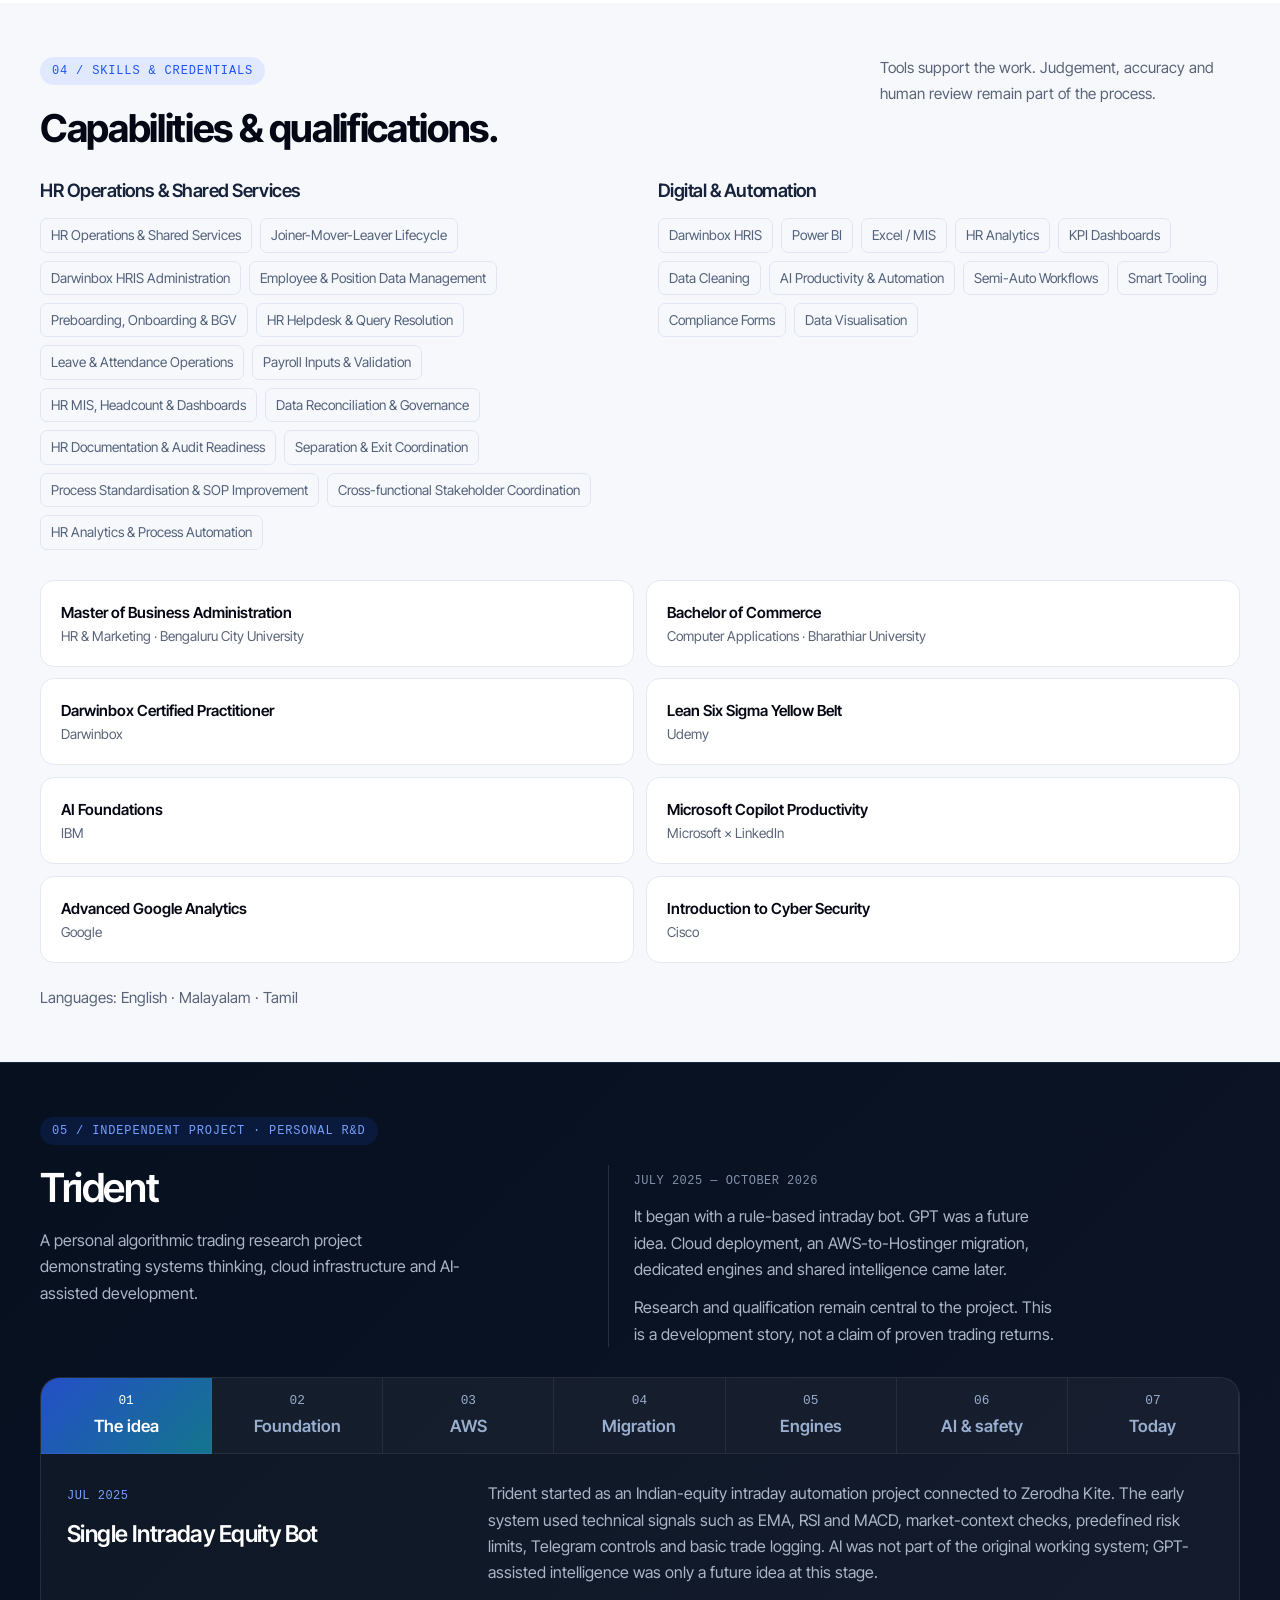
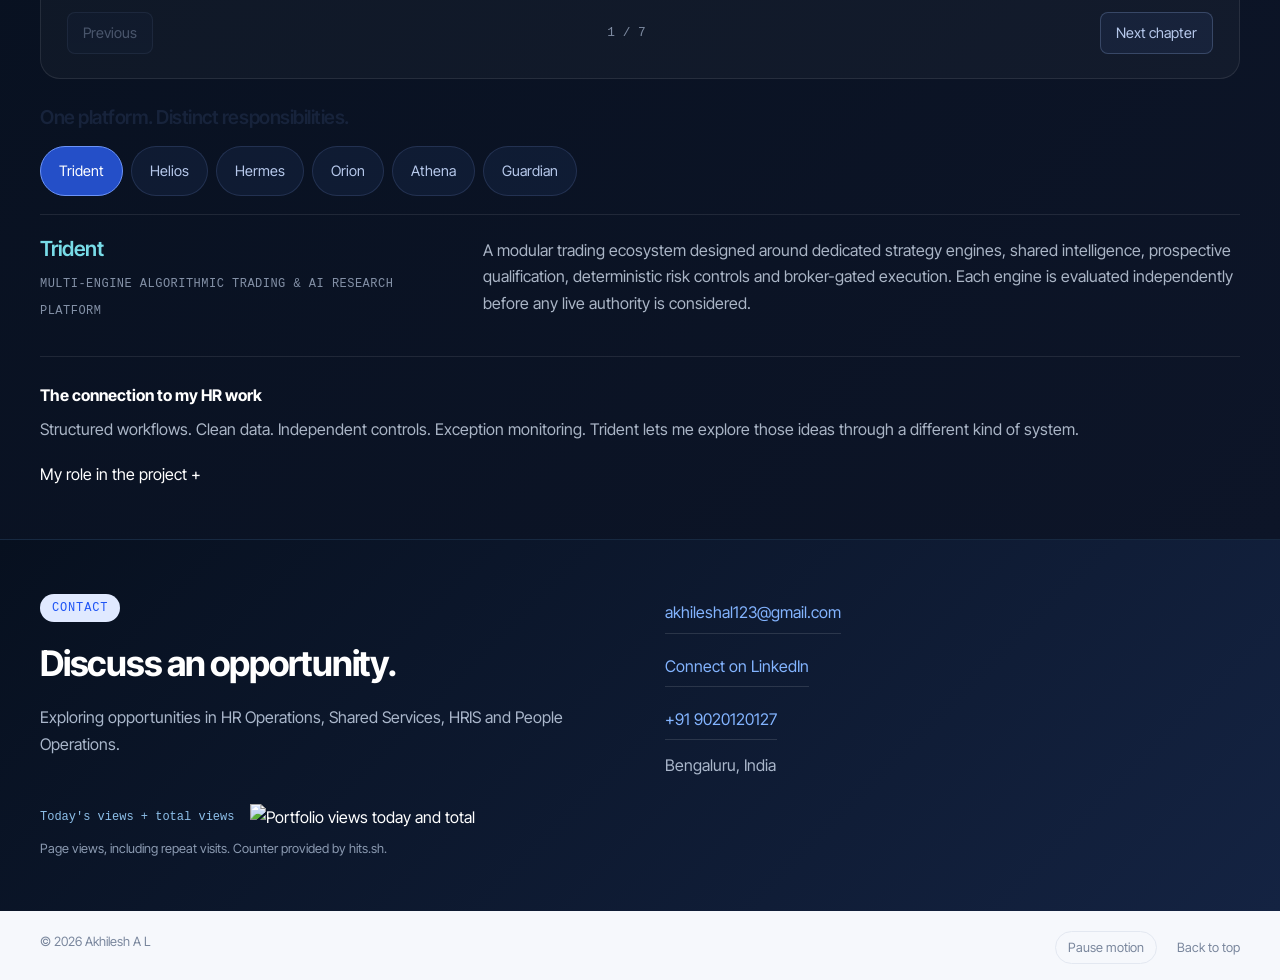
